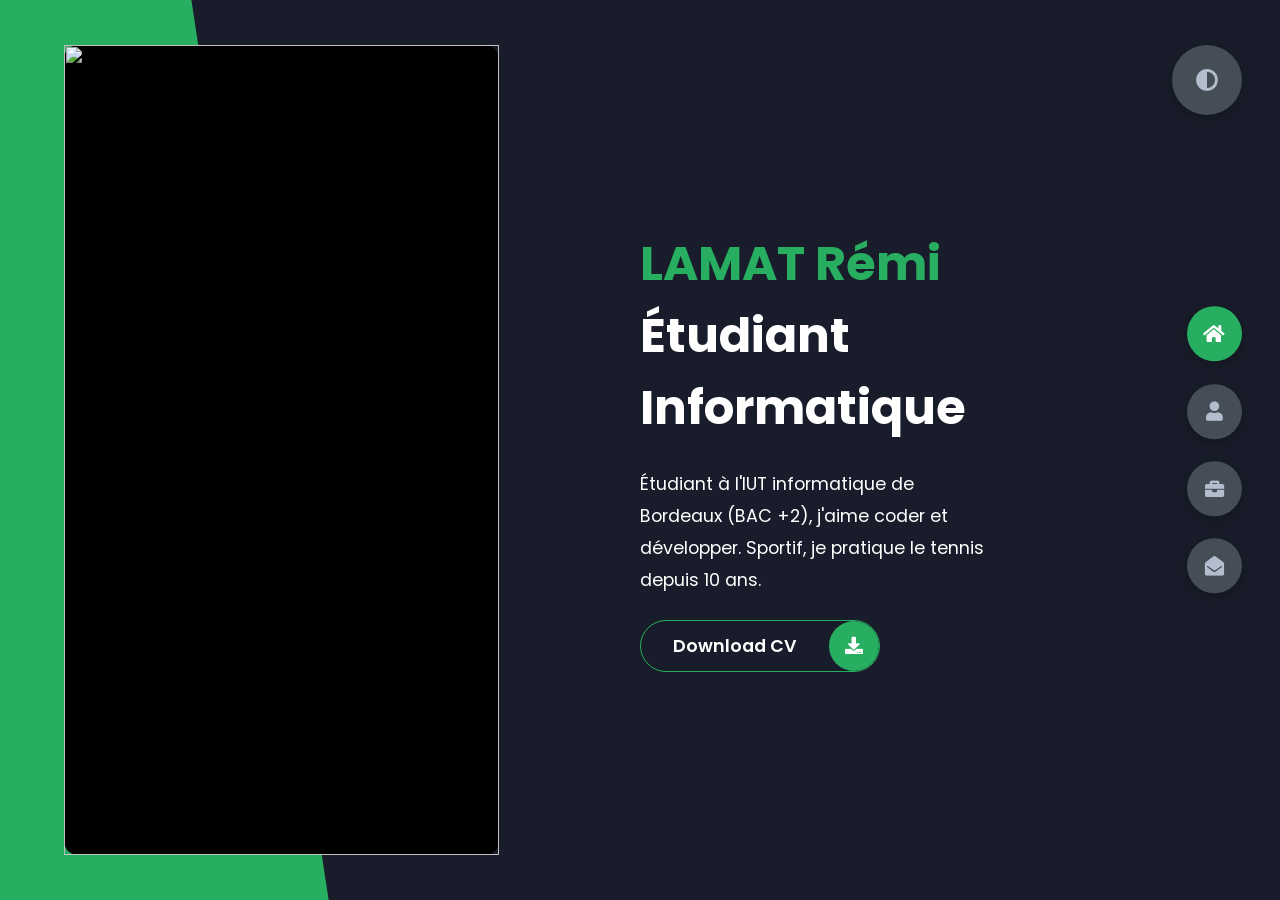
==== index.html @ a1bfacba "maj alternence" ====
<!DOCTYPE html>
<html lang="fr">
<head>
    <meta charset="UTF-8">
    <meta http-equiv="X-UA-Compatible" content="IE=edge">
    <meta name="viewport" content="width=device-width, initial-scale=1.0">
    <title>Portfolio</title>
    <link rel="stylesheet" href="styles/styles.css">
    <link rel="preconnect" href="https://fonts.googleapis.com">
    <link rel="preconnect" href="https://fonts.gstatic.com" crossorigin>
    <link rel="stylesheet" href="https://cdnjs.cloudflare.com/ajax/libs/font-awesome/5.15.4/css/all.min.css" integrity="sha512-1ycn6IcaQQ40/MKBW2W4Rhis/DbILU74C1vSrLJxCq57o941Ym01SwNsOMqvEBFlcgUa6xLiPY/NS5R+E6ztJQ==" crossorigin="anonymous" referrerpolicy="no-referrer" />
    <link href="https://fonts.googleapis.com/css2?family=Poppins:wght@400;500;600;700;800&display=swap" rel="stylesheet">
</head>
<body class="main-content">
    <header class="container header active" id="home">
        <div class="header-content">
            <div class="left-header">
                <div class="h-shape"></div>
                <div class="image">
                    <!--Photo de profil 408*612-->
                    <img src="img/lamat_remi_photo.JPG" alt="">
                </div>
            </div>
            <div class="right-header">
                <h1 class="name">
                    <span>LAMAT Rémi</span>
                    <br>Étudiant Informatique
                </h1>
                <p>
                    Étudiant à l'IUT informatique de Bordeaux (BAC +2), j'aime coder et développer.
                    Sportif, je pratique le tennis depuis 10 ans.
                </p>
                <div class="btn-con">
                    <a href="pdf/LAMAT_Remi_CV.pdf" class="main-btn">
                        <span class="btn-text">Download CV</span>
                        <span class="btn-icon"><i class="fas fa-download"></i></span>
                    </a>
                </div>
            </div>
        </div>
    </header>
    <main>
        <section class="container about" id="about">
            <div class="main-title">
                <h2><span>Personnelles</span><span class="bg-text">informations</span></h2>
            </div>
            <div class="about-container">
                <div class="left-about">
                    <h4>Informations personnelles</h4>
                    <p>
                        Passionné par l’informatique et notamment
                        le développement, polyvalent, à l’écoute
                        et motivé, j’ai l’habitude du travail en mode
                        projet et par équipe. <br>
                        Je rechercge un stage de 3 mois à partir d'avrill 2023 et une alternance à partir de septembre 2023.
                    </p>
                    <div class="btn-con">
                        <a href="pdf/LAMAT_Remi_CV.pdf" class="main-btn">
                            <span class="btn-text">Download CV</span>
                            <span class="btn-icon"><i class="fas fa-download"></i></span>
                        </a>
                    </div>
                </div>
                <div class="right-about">
                    <div class="about-item">
                        <div class="abt-text">
                            <p class="large-text">10+</p>
                            <p class="small-text">Projets <br /> Complétés</p>
                        </div>
                    </div>
                    <div class="about-item">
                        <div class="abt-text">
                            <p class="large-text">2</p>
                            <p class="small-text"> Années<br /> d'experience</p>
                        </div>
                    </div>
                    <div class="about-item">
                        <div class="abt-text">
                            <p class="large-text">10</p>
                            <p class="small-text">Années <br /> de tennis</p>
                        </div>
                    </div>
                    <div class="about-item">
                        <div class="abt-text">
                            <p class="large-text">100%</p>
                            <p class="small-text">Motivation <br /> Détermination</p>
                        </div>
                    </div>
                </div>
            </div>
            <div class="about-stats">
                <h4 class="stat-title">Mes compétences</h4>
                <div class="progress-bars">
                    <div class="progress-bar">
                        <p class="prog-title">html5</p>
                       
                    </div>
                    <div class="progress-bar">
                        <p class="prog-title">css3</p>
                       
                    </div>
                    <div class="progress-bar">
                        <p class="prog-title">java</p>
                        
                    </div>
                    <div class="progress-bar">
                        <p class="prog-title">C</p>
                        
                    </div>
                    <div class="progress-bar">
                        <p class="prog-title">Base de données</p>
                        
                    </div>
                    <div class="progress-bar">
                        <p class="prog-title">Python</p>
                       
                    </div>
                    <div class="progress-bar">
                        <p class="prog-title">PHP</p>
                    </div>

                    <div class="progress-bar">
                        <p class="prog-title">Symfony</p>  
                    </div>
                </div>
            </div>
            <h4 class="stat-title">Ma Timeline</h4>
            <div class="timeline">
                <div class="timeline-item">
                    <div class="tl-icon">
                        <i class="fas fa-briefcase"></i>
                    </div>
                    <p class="tl-duration">2021 - present</p>
                    <h5>Étudiant<span> - IUT Informatique</span></h5>
                    <p>
                        Aprentissage des langages de programmation et des bases de données comme Java, C#, C, Python, SQL, HTML, CSS, PHP, bash.
                        Travail en groupe sur des projets avec Git et GitHub combiné aux methodes agiles.
                    </p>
                </div>
                <div class="timeline-item">
                    <div class="tl-icon">
                        <i class="fas fa-briefcase"></i>
                    </div>
                    <p class="tl-duration">2018 - 2021</p>
                    <h5>Étudiant<span> - Lycée</span></h5>
                    <p>
                        Bac mention bien en spécialité Maths, phisique chimie et numérique et sciences de l'informatique (non conservé en terminal).
                        Euro espagnol.
                    </p>
                </div>
                <div class="timeline-item">
                    <div class="tl-icon">
                        <i class="fas fa-briefcase"></i>
                    </div>
                    <p class="tl-duration">2014 - 1018</p>
                    <h5>Étudiant<span> - Collège</span></h5>
                    <p>
                        Stage d'observation au Laboratoire des pratiques innovantes en Design (LID).
                        Creation de jeux vidéos avec Scratch.
                        Création d'un site web avec WordPress.
                        2ème régional du concours de maths Alkindie.
                    </p>
                </div>
                <div class="timeline-item">
                    <div class="tl-icon">
                        <i class="fas fa-briefcase"></i>
                    </div>
                    <p class="tl-duration">2019 - 2022</p>
                    <h5>Initiateur fédéral<span> - SPUC tennis</span></h5>
                    <p>
                        Diplome d'initiateur fédéral de tennis et de pré-iniateur de tennis.
                        Entraineur de jeunes de 6 à 18 ans au SPUC tennis.
                        Organisation et encadrement bénévole d'animation pour le club.
                    </p>
                </div>
            </div>
        </section>
        <section class="container" id="portfolio">
            <div class="main-title">
                <h2>Mon <span>Portfolio</span><span class="bg-text">My Work</span></h2>
            </div>
            <p class="port-text">
                Ici vous trouverez certains de mes projets réalisés dans différents domaines et différents langages.
            </p>
            <div class="portfolios">
                <div class="portfolio-item">
                    <div class="image">
                        <img src="img/rsa.jpg" alt="">
                    </div>
                    <div class="hover-items">
                        <h3>
                            <form method="get" action="zip/LAMAT_Remi_RSA.zip"></form>
                            <a class="txtURL" href="zip/LAMAT_Remi_RSA.zip"> Project Source </a>
                        </h3>
                        <div class="icons">
                                <form method="get" action="pdf/retexRSA.pdf"></form>
                                <a href="pdf/LAMAT_Remi_RSA.pdf" class="main-btn">
                                <span class="btn-icon"><i class="fas fa-download"></i></span>
                            </a>
                        </div>
                    </div>
                </div>
                <div class="portfolio-item">
                    <div class="image">
                        <img src="img/pong.PNG" alt="">
                    </div>
                    <div class="hover-items">
                        <h3>
                            <form method="get" action="zip/LAMAT_Remi_Pong.zip"></form>
                            <a class="txtURL" href="zip/LAMAT_Remi_Pong.zip"> Project Source </a>
                        </h3>
                        <div class="icons">
                                <form method="get" action="pdf/retexPong.pdf"></form>
                                <a href="pdf/LAMAT_Remi_Rendu_Pong.pdf" class="main-btn">
                                <span class="btn-icon"><i class="fas fa-download"></i></span>
                            </a>
                        </div>
                    </div>
                </div>
                <div class="portfolio-item">
                    <div class="image">
                        <img src="img/lowatem.PNG" alt="">
                    </div>
                    <div class="hover-items">
                        <h3>
                            <form method="get" action="zip/LAMAT_Remi_Lowatem.zip"></form>
                            <a class="txtURL" href="zip/LAMAT_Remi_Lowatem.zip"> Project Source </a>
                        </h3>                        <div class="icons">
                            <form method="get" action="pdf/retexLowatem.pdf"></form>
                            <a href="pdf/LAMAT_Remi_Lowatem.pdf" class="main-btn">
                                <span class="btn-icon"><i class="fas fa-download"></i></span>
                            </a>
                        </div>
                    </div>
                </div>
                <div class="portfolio-item">
                    <div class="image">
                        <img src="img/jpo.PNG" alt="">
                    </div>
                    <div class="hover-items">
                        <h3>
                            <form method="get" action="zip/LAMAT_Remi_Atelier_Processing.zip"></form>
                            <a class="txtURL" href="zip/LAMAT_Remi_Atelier_Processing.zip"> Project Source </a>
                        </h3>                        <div class="icons">
                            <form method="get" action="pdf/retexJPO.pdf"></form>
                            <a href="pdf/LAMAT_Remi_Rendu_JPO.pdf" class="main-btn">
                                <span class="btn-icon"><i class="fas fa-download"></i></span>
                            </a>
                        </div>
                    </div>
                </div>
                <div class="portfolio-item">
                    <div class="image">
                        <img src="img/installation-poste.PNG" alt="">
                    </div>
                    <div class="hover-items">
                        <h3>
                            <form method="get" action="zip/LAMAT_Remi_InstallationPoste.zip"></form>
                            <a class="txtURL" href="zip/LAMAT_Remi_InstallationPoste.zip"> Project Source </a>
                        </h3>                        <div class="icons">
                            <form method="get" action="pdf/retexInstallationPoste.pdf"></form>
                            <a href="pdf/LAMAT_Remi_Installation_Poste.pdf" class="main-btn">
                                <span class="btn-icon"><i class="fas fa-download"></i></span>
                            </a>
                        </div>
                    </div>
                </div>
                <div class="portfolio-item">
                    <div class="image">
                        <img src="img/gestion-entreprise.PNG" alt="">
                    </div>
                    <div class="hover-items">
                        <h3>
                            <form method="get" action="zip/LAMAT_Remi_Gestion_Entreprise.zip"></form>
                            <a class="txtURL" href="zip/LAMAT_Remi_Gestion_Entreprise.zip"> Project Source </a>
                        </h3>                        <div class="icons">
                            <form method="get" action="pdf/retexGestionEntreprise.pdf"></form>
                            <a href="pdf/LAMAT_Remi_Gestion.pdf" class="main-btn">
                                <span class="btn-icon"><i class="fas fa-download"></i></span>
                            </a>
                        </div>
                    </div>
                </div>
                <div class="portfolio-item">
                    <div class="image">
                        <img src="img/bd.PNG" alt="">
                    </div>
                    <div class="hover-items">
                        <h3>
                            <form method="get" action="zip/LAMAT_Remi_Base_De_Donnees.zip"></form>
                            <a class="txtURL" href="zip/LAMAT_Remi_Base_De_Donnees.zip"> Project Source </a>
                        </h3>                        <div class="icons">
                            <form method="get" action="pdf/retexBD.pdf"></form>
                            <a href="pdf/LAMAT_Remi_Base_De_Donees.pdf" class="main-btn">
                                <span class="btn-icon"><i class="fas fa-download"></i></span>
                            </a>
                        </div>
                    </div>
                </div>
                <div class="portfolio-item">
                    <div class="image">
                        <img src="img/web.PNG" alt="">
                    </div>
                    <div class="hover-items">
                        <h3>
                            <form method="get" action="zip/LAMAT_Remi_Web.zip"></form>
                            <a class="txtURL" href="zip/LAMAT_Remi_Web.zip"> Project Source </a>
                        </h3>                        <div class="icons">
                            <form method="get" action="pdf/retexWeb.pdf"></form>
                            <a href="pdf/LAMAT_Remi_Web.pdf" class="main-btn">
                                <span class="btn-icon"><i class="fas fa-download"></i></span>
                            </a>
                        </div>
                    </div>
                </div>
                <div class="portfolio-item">
                    <div class="image">
                        <a href="https://woodeo.valentinraillard.fr/">
                            <img src="img/woodeo.png" alt="">
                        </a>
                    </div>
                </div>
            </div>
        </section>




        <section class="container contact" id="contact">
            <div class="contact-container">
                <div class="main-title">
                    <h2>Me <span>Contacter</span><span class="bg-text">Contact</span></h2>
                </div>
                <div class="contact-content-con">
                    <div class="left-contact">
                        <h4>Pour me contacter :</h4>
                        <div class="contact-info">
                            <div class="contact-item">
                                <div class="icon">
                                    <i class="fas fa-map-marker-alt"></i>
                                    <span>Adresse</span>
                                </div>
                                <p>
                                    <span>: 4 rue Bengaline 33600 Pessac France </span>
                                </p>
                            </div>
                            <div class="contact-item">
                                <div class="icon">
                                    <i class="fas fa-envelope"></i>
                                    <span>Email</span>
                                </div>
                                <p>
                                    <span>: remi.lamat@gmail.com</span>
                                </p>
                            </div>
                            <div class="contact-item">
                                <div class="icon">
                                    <i class="fas fa-user-graduate"></i>
                                    <span>Education</span>
                                </div>
                                <p>
                                    <span>: IUT informatique Bordeaux Gradignan</span>
                                </p>
                            </div>
                            <div class="contact-item">
                                <div class="icon">
                                    <i class="fas fa-user-graduate"></i>
                                    <span>Téléphone mobile</span>
                                </div>
                                <p>
                                    <span>: 06 24 01 54 75</span>
                                </p>
                            </div>
                            <div class="contact-item">
                                <div class="icon">
                                    <i class="fas fa-globe-africa"></i>
                                    <span>Languages</span>
                                </div>
                                <p>
                                    <span>: Français, anglais et espagnol</span>
                                </p>
                            </div>
                        </div>
                        <div class="contact-icons">
                            <div class="contact-icon">
                                <a href="https://gitlab.com/rlamat" target="_blank">
                                    <i class="fab fa-gitlab"></i>
                                </a>
                                <a href="https://www.linkedin.com/in/r%C3%A9mi-lamat-91556b241/" target="_blank">
                                    <i class="fab fa-linkedin"></i>
                                </a>
                                <a href="https://github.com/rlamat" target="_blank">
                                    <i class="fab fa-github"></i>
                                </a>
                                <a href="https://www.instagram.com/remilamat" target="_blank">
                                    <i class="fab fa-instagram"></i>
                                </a>
                            </div>
                            <div class="btn-con">
                                <a href="pdf/LAMAT_Remi_CV.pdf" class="main-btn">
                                    <span class="btn-text">Download CV</span>
                                    <span class="btn-icon"><i class="fas fa-download"></i></span>
                                </a>
                            </div>
                        </div>
                    </div>
                </div>
                
            </div>
        </section>
    </main>

    <div class="controls">
        <div class="control active-btn" data-id="home" >
            <i class="fas fa-home"></i>
        </div>
        <div class="control" data-id="about">
            <i class="fas fa-user"></i>
        </div>
        <div class="control" data-id="portfolio">
            <i class="fas fa-briefcase"></i>
        </div>
        <div class="control" data-id="contact">
            <i class="fas fa-envelope-open"></i>
        </div>
    </div>
    <div class="theme-btn">
        <i class="fas fa-adjust"></i>
    </div>
    <script src="app.js"></script>
</body>
</html>
---- styles/styles.css ----
* {
  margin: 0;
  padding: 0;
  box-sizing: border-box;
  list-style: none;
}

:root {
  --color-primary: #191d2b;
  --color-secondary: #27AE60;
  --color-white: #FFFFFF;
  --color-black: #000;
  --color-grey0: #f8f8f8;
  --color-grey-1: #dbe1e8;
  --color-grey-2: #b2becd;
  --color-grey-3: #6c7983;
  --color-grey-4: #454e56;
  --color-grey-5: #2a2e35;
  --color-grey-6: #12181b;
  --br-sm-2: 14px;
  --box-shadow-1: 0 3px 15px rgba(0,0,0,.3);
}

.light-mode {
  --color-primary: #FFFFFF;
  --color-secondary: #F56692;
  --color-white: #454e56;
  --color-black: #000;
  --color-grey0: #f8f8f8;
  --color-grey-1: #6c7983;
  --color-grey-2: #6c7983;
  --color-grey-3: #6c7983;
  --color-grey-4: #454e56;
  --color-grey-5: #f8f8f8;
  --color-grey-6: #12181b;
}

body {
  background-color: var(--color-primary);
  font-family: "Poppins", sans-serif;
  font-size: 1.1rem;
  color: var(--color-white);
  transition: all 0.4s ease-in-out;
}

a {
  display: inline-block;
  text-decoration: none;
  color: inherit;
  font-family: inherit;
}

header {
  min-height: 100vh;
  color: var(--color-white);
  overflow: hidden;
  padding: 0 !important;
}

section {
  min-height: 100vh;
  width: 100%;
  position: absolute;
  left: 0;
  top: 0;
  padding: 3rem 18rem;
}

.container {
  display: none;
  transform: translateY(-100%) scale(0);
  transition: all 0.4s ease-in-out;
  background-color: var(--color-primary);
}

.active {
  display: block;
  animation: appear 1s ease-in-out;
  transform: translateY(0) scaleY(1);
}
@keyframes appear {
  0% {
    transform: translateY(-100%) scaleY(0);
  }
  100% {
    transform: translateY(0) scaleY(1);
  }
}

.controls {
  position: fixed;
  z-index: 10;
  top: 50%;
  right: 3%;
  display: flex;
  flex-direction: column;
  align-items: center;
  justify-content: center;
  transform: translateY(-50%);
}
.controls .control {
  padding: 1rem;
  cursor: pointer;
  background-color: var(--color-grey-4);
  width: 55px;
  height: 55px;
  border-radius: 50%;
  display: flex;
  justify-content: center;
  align-items: center;
  margin: 0.7rem 0;
  box-shadow: var(--box-shadow-1);
}
.controls .control i {
  font-size: 1.2rem;
  color: var(--color-grey-2);
  pointer-events: none;
}
.controls .active-btn {
  background-color: var(--color-secondary);
  transition: all 0.4s ease-in-out;
}
.controls .active-btn i {
  color: var(--color-white);
}

.theme-btn {
  top: 5%;
  right: 3%;
  width: 70px;
  height: 70px;
  border-radius: 50%;
  background-color: var(--color-grey-4);
  cursor: pointer;
  position: fixed;
  display: flex;
  justify-content: center;
  align-items: center;
  box-shadow: 0 3px 15px rgba(0, 0, 0, 0.3);
  transition: all 0.1s ease-in-out;
}
.theme-btn:active {
  transform: translateY(-3px);
}
.theme-btn i {
  font-size: 1.4rem;
  color: var(--color-grey-2);
  pointer-events: none;
}

/*Header-content*/
.header-content {
  display: grid;
  grid-template-columns: repeat(2, 1fr);
  min-height: 100vh;
}
.header-content .left-header {
  display: flex;
  align-items: center;
  position: relative;
}
.header-content .left-header .h-shape {
  transition: all 0.4s ease-in-out;
  width: 65%;
  height: 100%;
  background-color: var(--color-secondary);
  position: absolute;
  left: 0;
  top: 0;
  z-index: -1;
  clip-path: polygon(0 0, 46% 0, 79% 100%, 0% 100%);
}
.header-content .left-header .image {
  border-radius: var(--br-sm-2);
  height: 90%;
  width: 68%;
  margin-left: 4rem;
  background-color: var(--color-black);
  transition: all 0.4s ease-in-out;
}

.header-content .left-header .image img {
  width: 100%;
  height: 100%;
  object-fit: cover;
  transition: all 0.4s ease-in-out;
}

.header-content .right-header {
  display: flex;
  flex-direction: column;
  justify-content: center;
  padding-right: 18rem;
}
.header-content .right-header .name {
  font-size: 3rem;
}
.header-content .right-header .name span {
  color: var(--color-secondary);
}
.header-content .right-header p {
  margin: 1.5rem 0;
  line-height: 2rem;
}

/*About*/
.about-container {
  display: grid;
  grid-template-columns: repeat(2, 1fr);
  padding-top: 3.5rem;
  padding-bottom: 5rem;
}
.about-container .right-about {
  display: grid;
  grid-template-columns: repeat(2, 1fr);
  grid-gap: 2rem;
}
.about-container .right-about .about-item {
  border: 1px solid var(--color-grey-5);
  border-radius: 5px;
  transition: all 0.4s ease-in-out;
  box-shadow: 1px 2px 15px rgba(0, 0, 0, 0.1);
}

.about-container .right-about .about-item:hover {
  cursor: default;
  transform: translateY(-5px);
  border: 1px solid var(--color-secondary);
  box-shadow: 1px 4px 15px rgba(0, 0, 0, 0.32);
}

.about-container .right-about .about-item .abt-text {
  padding: 1.5rem;
  display: flex;
  flex-direction: column;
}
.about-container .right-about .about-item .abt-text .large-text {
  font-size: 3rem;
  font-weight: 700;
  color: var(--color-secondary);
}
.about-container .right-about .about-item .abt-text .small-text {
  padding-left: 3rem;
  position: relative;
  text-transform: uppercase;
  font-size: 1.2rem;
  color: var(--color-grey-1);
  letter-spacing: 2px;
}
.about-container .right-about .about-item .abt-text .small-text::before {
  content: "";
  position: absolute;
  left: 0;
  top: 15px;
  width: 2rem;
  height: 2px;
  background-color: var(--color-grey-5);
}
.about-container .left-about {
  padding-right: 5rem;
}
.about-container .left-about p {
  line-height: 2rem;
  padding: 1rem;
  color: var(--color-grey-1);
}
.about-container .left-about h4 {
  font-size: 2rem;
  text-transform: uppercase;
}

.about-stats {
  padding-bottom: 4rem;
}
.about-stats .progress-bars {
  display: grid;
  grid-template-columns: repeat(2, 1fr);
  grid-gap: 2rem;
}
.about-stats .progress-bars .progress-bar {
  display: flex;
  flex-direction: column;
}
.about-stats .progress-bars .progress-bar .prog-title {
  text-transform: uppercase;
  font-weight: 500;
}
.about-stats .progress-bars .progress-bar .progress-con {
  display: flex;
  align-items: center;
}
.about-stats .progress-bars .progress-bar .progress-con .prog-text {
  color: var(--color-grey-2);
}
.about-stats .progress-bars .progress-bar .progress-con .progress {
  width: 100%;
  height: 0.45rem;
  background-color: var(--color-grey-4);
  margin-left: 1rem;
  position: relative;
}
.about-stats .progress-bars .progress-bar .progress-con .progress span {
  position: absolute;
  top: 0;
  left: 0;
  height: 100%;
  background-color: var(--color-secondary);
  transition: all 0.4s ease-in-out;
  width: 60%;
}
.about-stats .progress-bars .progress-bar .progress-con .progress .html {
  width: 60%;
}
.about-stats .progress-bars .progress-bar .progress-con .progress .css {
  width: 70%;
}
.about-stats .progress-bars .progress-bar .progress-con .progress .js {
  width: 80%;
}
.about-stats .progress-bars .progress-bar .progress-con .progress .react {
  width: 70%;
}
.about-stats .progress-bars .progress-bar .progress-con .progress .node {
  width: 67%;
}
.about-stats .progress-bars .progress-bar .progress-con .progress .python {
  width: 75%;
}

.stat-title {
  text-transform: uppercase;
  font-size: 1.4rem;
  text-align: center;
  padding: 3.5rem 0;
  position: relative;
}
.stat-title::before {
  content: "";
  position: absolute;
  left: 50%;
  top: 0;
  width: 40%;
  height: 1px;
  background-color: var(--color-grey-5);
  transform: translateX(-50%);
}

/*Timeline*/
.timeline {
  display: grid;
  grid-template-columns: repeat(2, 1fr);
  grid-gap: 2rem;
  padding-bottom: 3rem;
}
.timeline .timeline-item {
  position: relative;
  padding-left: 3rem;
  border-left: 1px solid var(--color-grey-5);
}
.timeline .timeline-item .tl-icon {
  position: absolute;
  left: -27px;
  top: 0;
  background-color: var(--color-secondary);
  width: 50px;
  height: 50px;
  border-radius: 50%;
  display: flex;
  align-items: center;
  justify-content: center;
}
.timeline .timeline-item .tl-icon i {
  font-size: 1.3rem;
}
.timeline .timeline-item .tl-duration {
  padding: 0.2rem 0.6rem;
  background-color: var(--color-grey-5);
  border-radius: 15px;
  display: inline-block;
  font-size: 0.8rem;
  text-transform: uppercase;
  font-weight: 500;
}
.timeline .timeline-item h5 {
  padding: 1rem 0;
  text-transform: uppercase;
  font-size: 1.3rem;
  font-weight: 600;
}
.timeline .timeline-item h5 span {
  color: var(--color-grey-2);
  font-weight: 500;
  font-size: 1.2rem;
}
.timeline .timeline-item p {
  color: var(--color-grey-2);
}

.port-text {
  padding: 2rem 0;
  text-align: center;
}

.portfolios {
  display: grid;
  grid-template-columns: repeat(3, 1fr);
  grid-gap: 2rem;
  margin-top: 3rem;
}
.portfolios .portfolio-item {
  position: relative;
  border-radius: 15px;
}
.portfolios .portfolio-item img {
  width: 100%;
  height: 300px;
  object-fit: cover;
  border-radius: 15px;
}

.portfolios .portfolio-item .hover-items {
  width: 100%;
  height: 100%;
  background-color: var(--color-secondary);
  position: absolute;
  left: 0;
  top: 0;
  border-radius: 15px;
  display: flex;
  justify-content: center;
  align-items: center;
  flex-direction: column;
  opacity: 0;
  transform: scale(0);
  transition: all 0.4s ease-in-out;
}


.portfolios .portfolio-item .hover-items h3 {
  font-size: 1.5rem;
  color: var(--color-white);
  margin-bottom: 1.5rem;
}
.portfolios .portfolio-item .hover-items .icons {
  display: flex;
  justify-content: center;
  align-items: center;
}
.portfolios .portfolio-item .hover-items .icons .icon {
  background-color: var(--color-primary);
  border-radius: 50%;
  width: 50px;
  height: 50px;
  display: flex;
  align-items: center;
  justify-content: center;
  margin: 0 1rem;
  cursor: pointer;
  transition: all 0.4s ease-in-out;
}

.portfolios .portfolio-item .hover-items .icons .icon i {
  font-size: 1.5rem;
  color: var(--color-white);
  margin: 0 1rem;
}
.portfolios .portfolio-item .hover-items .icons .icon:hover {
  background-color: var(--color-white);
}
.portfolios .portfolio-item .hover-items .icons .icon:hover i {
  color: var(--color-primary);
}

.portfolio-item:hover .hover-items {
  opacity: 1;
  transform: scale(1);
}


.blogs {
  display: grid;
  grid-template-columns: repeat(3, 1fr);
  grid-gap: 2rem;
  margin-top: 3rem;
}
.blogs .blog {
  position: relative;
  background-color: var(--color-grey-5);
  border-radius: 5px;
  box-shadow: 1px 1px 20px rgba(0, 0, 0, 0.1);
  transition: all 0.4s ease-in-out;
}

.blogs .blog:hover {
  box-shadow: 1px 1px 20px rgba(0, 0, 0, 0.3);
  transform: translateY(-5px);
  transition: all 0.4s ease-in-out;
}
.blogs .blog:hover img {
  filter: grayscale(0);
  transform: scale(1.1);
  box-shadow: 0px 4px 15px rgba(0, 0, 0, 0.8);
}

.blogs .blog img {
  width: 100%;
  height: 300px;
  object-fit: cover;
  border-top-left-radius: 5px;
  border-top-right-radius: 5px;
  filter: grayscale(100%);
  transition: all 0.4s ease-in-out;
}
.blogs .blog .blog-text {
  margin-top: -7px;
  padding: 1.1rem;
  border-top: 8px solid var(--color-secondary);
}
.blogs .blog .blog-text h4 {
  font-size: 1.5rem;
  margin-bottom: 0.7rem;
  transition: all 0.4s ease-in-out;
  cursor: pointer;
}

.blogs .blog .blog-text h4:hover {
  color: var(--color-secondary);
}

.blogs .blog .blog-text p {
  color: var(--color-grey-2);
  line-height: 2rem;
  padding-bottom: 1rem;
}

.contact-content-con {
  display: flex;
  padding-top: 3.5rem;
}
.contact-content-con .left-contact {
  flex: 2;
}
.contact-content-con .left-contact h4 {
  margin-top: 1rem;
  font-size: 2rem;
  text-transform: uppercase;
}
.contact-content-con .left-contact p {
  margin: 1rem 0;
  line-height: 2rem;
}
.contact-content-con .left-contact .contact-info .contact-item {
  display: flex;
  align-items: center;
  justify-content: space-between;
}
.contact-content-con .left-contact .contact-info .contact-item p {
  margin: 0.3rem 0 !important;
  padding: 0 !important;
}
.contact-content-con .left-contact .contact-info .contact-item .icon {
  display: grid;
  grid-template-columns: 40px 1fr;
}
.contact-content-con .left-contact .contact-info .contact-item .icon i {
  display: flex;
  align-items: center;
  font-size: 1.3rem;
}
.contact-content-con .left-contact .contact-icon {
  display: flex;
  margin-top: 2rem;
}
.contact-content-con .left-contact .contact-icon a {
  display: flex;
  align-items: center;
  color: var(--color-white);
  background-color: var(--color-grey-5);
  cursor: pointer;
  justify-content: center;
  width: 50px;
  height: 50px;
  border-radius: 50%;
  margin: 0 0.4rem;
  transition: all 0.4s ease-in-out;
}

.contact-content-con .left-contact .contact-icon a:hover {
  background-color: var(--color-secondary);
}
.contact-content-con .left-contact .contact-icon a:hover i {
  color: var(--color-primary);
}
.contact-content-con .left-contact .contact-icon a i {
  display: flex;
  align-items: center;
  justify-content: center;
  font-size: 1.3rem;
}
.contact-content-con .right-contact {
  flex: 3;
  margin-left: 3rem;
}
.contact-content-con .right-contact .input-control {
  margin: 1.5rem 0;
}
.contact-content-con .right-contact .input-control input, .contact-content-con .right-contact .input-control textarea {
  border-radius: 30px;
  font-weight: inherit;
  font-size: inherit;
  font-family: inherit;
  padding: 0.8rem 1.1rem;
  outline: none;
  border: none;
  background-color: var(--color-grey-5);
  width: 100%;
  color: var(--color-white);
  resize: none;
}
.contact-content-con .right-contact .i-c-2 {
  display: flex;
}
.contact-content-con .right-contact .i-c-2 :last-child {
  margin-left: 1.5rem;
}
.contact-content-con .right-contact .submit-btn {
  display: flex;
  justify-content: flex-start;
}

/*Independed components*/
.btn-con {
  display: flex;
  align-self: flex-start;
}

.main-btn {
  border-radius: 30px;
  color: inherit;
  font-weight: 600;
  position: relative;
  border: 1px solid var(--color-secondary);
  display: flex;
  align-self: flex-start;
  align-items: center;
  overflow: hidden;
}
.main-btn .btn-text {
  padding: 0 2rem;
}
.main-btn .btn-icon {
  background-color: var(--color-secondary);
  display: flex;
  align-items: center;
  justify-content: center;
  border-radius: 50%;
  padding: 1rem;
}
.main-btn::before {
  content: "";
  position: absolute;
  top: 0;
  right: 0;
  transform: translateX(100%);
  transition: all 0.4s ease-out;
  z-index: -1;
}
.main-btn:hover {
  transition: all 0.4s ease-out;
}
.main-btn:hover::before {
  width: 100%;
  height: 100%;
  background-color: var(--color-secondary);
  transform: translateX(0);
  transition: all 0.4s ease-out;
}

.main-title {
  text-align: center;
}
.main-title h2 {
  position: relative;
  text-transform: uppercase;
  font-size: 4rem;
  font-weight: 700;
}
.main-title h2 span {
  color: var(--color-secondary);
}
.main-title h2 .bg-text {
  position: absolute;
  top: 50%;
  left: 50%;
  color: var(--color-grey-5);
  transition: all 0.4s ease-in-out;
  z-index: -1;
  transform: translate(-50%, -50%);
  font-weight: 800;
  font-size: 6.3rem;
}

.about-container .left-about p {
  padding-left: 0;
}

@media screen and (max-width: 600px) {
  header {
    padding: 0 !important;
  }

  .theme-btn {
    width: 50px;
    height: 50px;
  }

  .header-content {
    grid-template-columns: repeat(1, 1fr);
    padding-bottom: 6rem;
  }

  .left-header .h-shape {
    display: none;
  }

  .right-header {
    grid-row: 1;
    padding-right: 0rem !important;
    width: 90%;
    margin: 0 auto;
  }
  .right-header .name {
    font-size: 2.5rem !important;
    text-align: center;
    padding-top: 3rem;
  }

  .header-content .left-header .image {
    margin: 0 auto;
    width: 90%;
  }

  .controls {
    top: auto;
    bottom: 0;
    flex-direction: row;
    justify-content: center;
    left: 50%;
    transform: translateX(-50%);
    width: 100%;
    background-color: var(--color-grey-5);
  }
  .controls .control {
    margin: 1rem 0.3rem;
  }

  .about-container {
    grid-template-columns: repeat(1, 1fr);
  }
  .about-container .right-about {
    grid-template-columns: repeat(1, 1fr);
    padding-top: 2.5rem;
  }
  .about-container .left-about {
    padding-right: 0;
  }
  .about-container .left-about p {
    padding-left: 0;
  }

  .timeline {
    grid-template-columns: repeat(1, 1fr);
    padding-bottom: 6rem;
  }

  .container {
    padding: 2rem 2.5rem !important;
  }

  .about-stats .progress-bars {
    grid-template-columns: repeat(1, 1fr);
  }

  .portfolios {
    grid-template-columns: repeat(1, 1fr);
    padding-bottom: 6rem;
    margin-top: 1rem;
  }

  .blogs {
    grid-template-columns: repeat(1, 1fr);
    padding-bottom: 6rem;
  }

  .contact-content-con {
    flex-direction: column;
  }
  .contact-content-con .right-contact {
    margin-left: 0;
    margin-top: 2.5rem;
  }

  .contact-content-con .right-contact .i-c-2 {
    flex-direction: column;
  }

  .contact-content-con .right-contact .i-c-2 :last-child {
    margin-left: 0;
    margin-top: 1.5rem;
  }

  .contact-content-con .right-contact {
    margin-bottom: 6rem;
  }

  .contact-item {
    flex-direction: column;
    margin: 1rem 0;
  }
  .contact-item p {
    font-size: 15px;
    color: var(--color-grey-2);
  }
  .contact-item span {
    font-size: 15px;
  }
  .contact-item .icon {
    grid-template-columns: 25px 1fr;
  }

  .main-title h2 {
    font-size: 2rem;
  }
  .main-title h2 span {
    font-size: 2.3rem;
  }
  .main-title h2 .bg-text {
    font-size: 2.3rem;
  }
}
@media screen and (max-width: 1432px) {
  .container {
    padding: 7rem 11rem;
  }

  .contact-content-con {
    flex-direction: column;
  }
  .contact-content-con .right-contact {
    margin-left: 0;
    margin-top: 2.5rem;
  }

  .contact-content-con .right-contact .i-c-2 {
    flex-direction: column;
  }

  .contact-content-con .right-contact .i-c-2 :last-child {
    margin-left: 0;
    margin-top: 1.5rem;
  }

  .contact-content-con .right-contact {
    margin-bottom: 6rem;
  }

  .main-title h2 .bg-text {
    font-size: 5.5rem;
  }
}
@media screen and (max-width: 1250px) {
  .blogs {
    grid-template-columns: repeat(2, 1fr);
    margin-top: 6rem;
  }

  .portfolios {
    grid-template-columns: repeat(2, 1fr);
  }

  .header-content .right-header {
    padding-right: 9rem;
  }
}
@media screen and (max-width: 660px) {
  .blogs {
    grid-template-columns: repeat(1, 1fr);
  }

  .portfolios {
    grid-template-columns: repeat(1, 1fr);
  }
}
@media screen and (max-width: 1070px) {
  .about-container {
    grid-template-columns: repeat(1, 1fr);
  }
  .about-container .right-about {
    padding-top: 2.5rem;
  }

  .main-title h2 {
    font-size: 4rem;
  }
  .main-title h2 span {
    font-size: 4rem;
  }
  .main-title h2 .bg-text {
    font-size: 4.5rem;
  }
}
@media screen and (max-width: 970px) {
  .container {
    padding: 7rem 6rem;
  }

  .about-container .left-about {
    padding-right: 0rem;
  }

  .header-content {
    grid-template-columns: repeat(1, 1fr);
    padding-bottom: 6rem;
  }

  .left-header .h-shape {
    display: none;
  }
  .left-header .image {
    width: 90% !important;
    margin: 0 auto !important;
  }

  .right-header {
    grid-row: 1;
    padding-right: 0rem !important;
    width: 90%;
    margin: 0 auto;
  }
  .right-header .name {
    font-size: 2.5rem !important;
    text-align: center;
    padding-top: 3rem;
  }
}
@media screen and (max-width: 700px) {
  .container {
    padding: 7rem 3rem;
  }

  .about-stats .progress-bars {
    grid-template-columns: repeat(1, 1fr);
  }

  .about-container .right-about {
    grid-template-columns: repeat(1, 1fr);
  }

  .timeline {
    grid-template-columns: repeat(1, 1fr);
  }

  .main-title h2 {
    font-size: 3rem;
  }
  .main-title h2 span {
    font-size: 3rem;
  }
  .main-title h2 .bg-text {
    font-size: 4rem;
  }
}

/*# sourceMappingURL=styles.css.map */
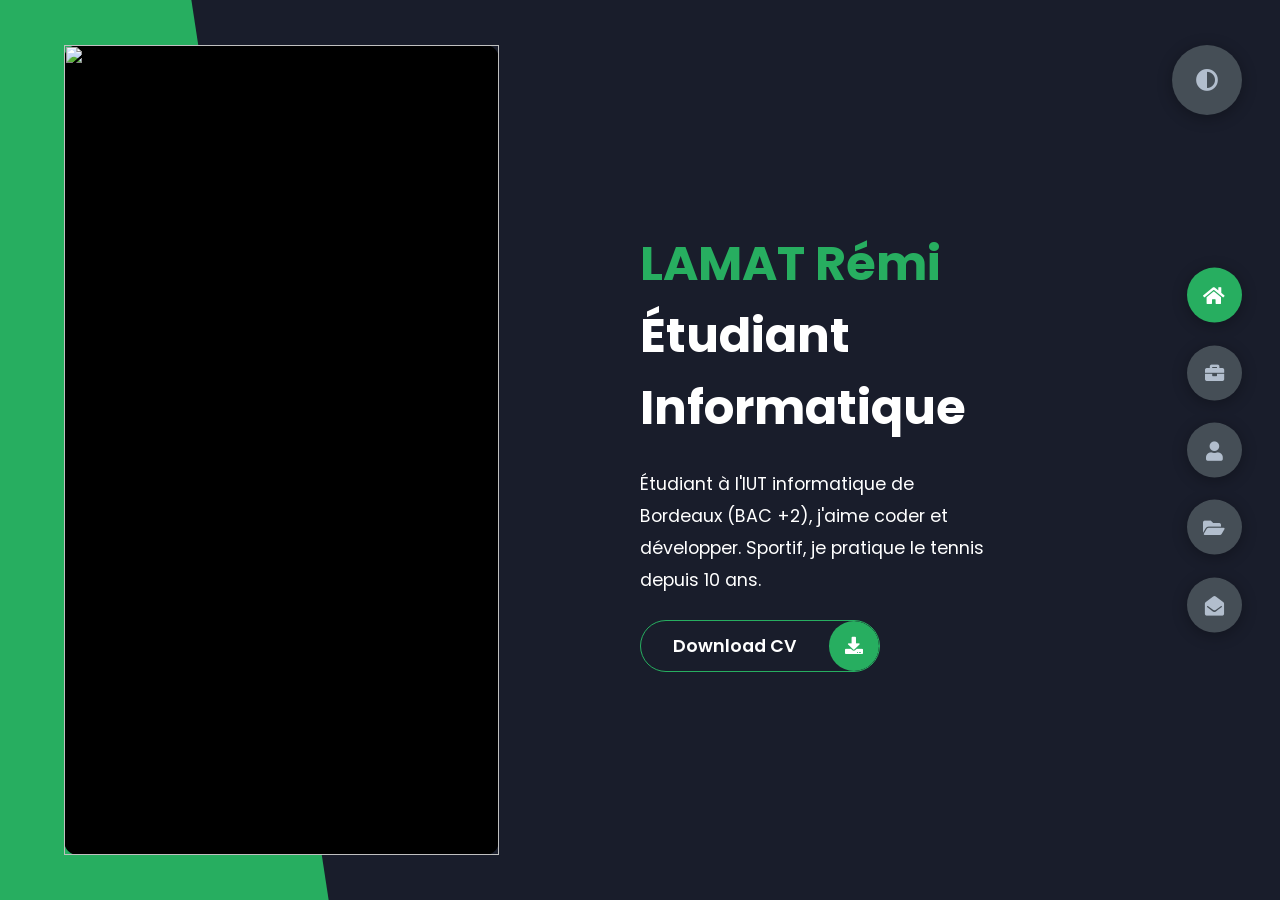
==== commit 2d3da4ae: "update" ====
--- a/index.html
+++ b/index.html
@@ -31,7 +31,7 @@
                     Sportif, je pratique le tennis depuis 10 ans.
                 </p>
                 <div class="btn-con">
-                    <a href="pdf/LAMAT_Remi_CV.pdf" class="main-btn">
+                    <a href="pdf/LAMAT_Remi_CV_Stage.pdf" class="main-btn">
                         <span class="btn-text">Download CV</span>
                         <span class="btn-icon"><i class="fas fa-download"></i></span>
                     </a>
@@ -40,6 +40,121 @@
         </div>
     </header>
     <main>
+
+        <section class="container work" id="work">
+            <div class="main-title">
+                <h2><span>Experiences</span><span class="bg-text">professionnelles</span></h2>
+            </div>
+            <div class="about-container">
+                <div class="left-about">
+                    <h4>Experiences professionnelles</h4>
+                    <p>
+                        Lors de mon parcours, j'ai eu l'occasion de gagner en experience professionnelle. 
+                        J'ai effectué un stage de 3 mois et une laternance d'un an à la Banque Postale en tant que développeur informatique.
+                    </p>
+                    <div class="btn-con">
+                        <a href="pdf/LAMAT_Remi_CV.pdf" class="main-btn">
+                            <span class="btn-text">Download CV</span>
+                            <span class="btn-icon"><i class="fas fa-download"></i></span>
+                        </a>
+                    </div>
+                </div>
+                <div class="right-about">
+                    <div class="about-item">
+                        <div class="abt-text">
+                            <p class="large-text">1 an d'alternance</p>
+                            <p class="small-text"><br />La Banque Postale</p>
+                        </div>
+                    </div>
+                    <div class="about-item">
+                        <div class="abt-text">
+                            <p class="large-text">3 mois de stage</p>
+                            <p class="small-text"><br />La Banque Postale</p>
+                        </div>
+                    </div>
+                </div>
+            </div>
+            <div class="about-stats">
+                <h4 class="stat-title">Les langages utilisés :</h4>
+                <div class="progress-bars">
+                    <div class="progress-bar">
+                        <p class="prog-title">PhP</p>
+                       
+                    </div>
+                    <div class="progress-bar">
+                        <p class="prog-title">Python</p>
+                       
+                    </div>
+                    <div class="progress-bar">
+                        <p class="prog-title">SQL</p>
+                        
+                    </div>
+                    <div class="progress-bar">
+                        <p class="prog-title">Bash</p>
+                        
+                    </div>
+                    <div class="progress-bar">
+                        <p class="prog-title">Base de données</p>
+                        
+                    </div>
+                </div>
+                <h4 class="stat-title">Les technologies utilisées :</h4>
+                <div class="progress-bars">
+                    <div class="progress-bar">
+                        <p class="prog-title">Git</p>
+                       
+                    </div>
+                    <div class="progress-bar">
+                        <p class="prog-title">Visual Studio Code</p>
+                       
+                    </div>
+                    <div class="progress-bar">
+                        <p class="prog-title">HeidiSQL</p>
+                        
+                    </div>
+                    <div class="progress-bar">
+                        <p class="prog-title">Artifactory</p>
+                        
+                    </div>
+                    <div class="progress-bar">
+                        <p class="prog-title">Red Hat</p>
+                        
+                    </div>
+                    <div class="progress-bar">
+                        <p class="prog-title">Docker</p>
+                        
+                    </div>
+                </div>        
+            </div>
+            <h4 class="stat-title">Ma Timeline</h4>
+            <div class="timeline">
+                <div class="timeline-item">
+                    <div class="tl-icon">
+                        <i class="fas fa-briefcase"></i>
+                    </div>
+                    <p class="tl-duration">août 2023 - present</p>
+                    <h5>Alternant<span> - La Banque Postale</span></h5>
+                    <p>
+                        Tavail en alternance à la Banque Postale pour la DSIBA (Direction des Systèmes d'Information Banque et Assurance) en tant que
+                        développeur informatique dans l'équipe Tool. J'ai notamment codé en PhP. Les projets étaient gérés de manière agile. Mon équipe était chargé de l'évolution et la maintenance de 3 applications.
+                    </p>
+                </div>
+                <div class="timeline-item">
+                    <div class="tl-icon">
+                        <i class="fas fa-briefcase"></i>
+                    </div>
+                    <p class="tl-duration">avril 2023 - juin 2023</p>
+                    <h5>Stagiaire<span> - La Banque Postale</span></h5>
+                    <p>
+                        Développeur python dans l'équipe HELP de la DSIBA (Direction des Systèmes d'Information Banque et Assurance), j'étais chargé d'aider à la cartographie du SI de La Banque Postale. Pour se faire j'ai utilisé un ETL
+                        (Extract, Transform, Load) pour récupérer les données et les traiter.
+                    </p>
+                </div>
+            </div>
+        </section>
+
+
+
         <section class="container about" id="about">
             <div class="main-title">
                 <h2><span>Personnelles</span><span class="bg-text">informations</span></h2>
@@ -175,6 +290,7 @@
                 </div>
             </div>
         </section>
+
         <section class="container" id="portfolio">
             <div class="main-title">
                 <h2>Mon <span>Portfolio</span><span class="bg-text">My Work</span></h2>
@@ -364,7 +480,7 @@
                             </div>
                             <div class="contact-item">
                                 <div class="icon">
-                                    <i class="fas fa-user-graduate"></i>
+                                    <i class="fas fa-mobile"></i>
                                     <span>Téléphone mobile</span>
                                 </div>
                                 <p>
@@ -397,7 +513,7 @@
                                 </a>
                             </div>
                             <div class="btn-con">
-                                <a href="pdf/LAMAT_Remi_CV.pdf" class="main-btn">
+                                <a href="pdf/LAMAT_Remi_CV_Stage.pdf" class="main-btn">
                                     <span class="btn-text">Download CV</span>
                                     <span class="btn-icon"><i class="fas fa-download"></i></span>
                                 </a>
@@ -413,12 +529,15 @@
     <div class="controls">
         <div class="control active-btn" data-id="home" >
             <i class="fas fa-home"></i>
+        </div>
+        <div class="control" data-id="work">
+            <i class="fas fa-briefcase"></i>
         </div>
         <div class="control" data-id="about">
             <i class="fas fa-user"></i>
         </div>
         <div class="control" data-id="portfolio">
-            <i class="fas fa-briefcase"></i>
+            <i class="fas fa-folder-open"></i>
         </div>
         <div class="control" data-id="contact">
             <i class="fas fa-envelope-open"></i>
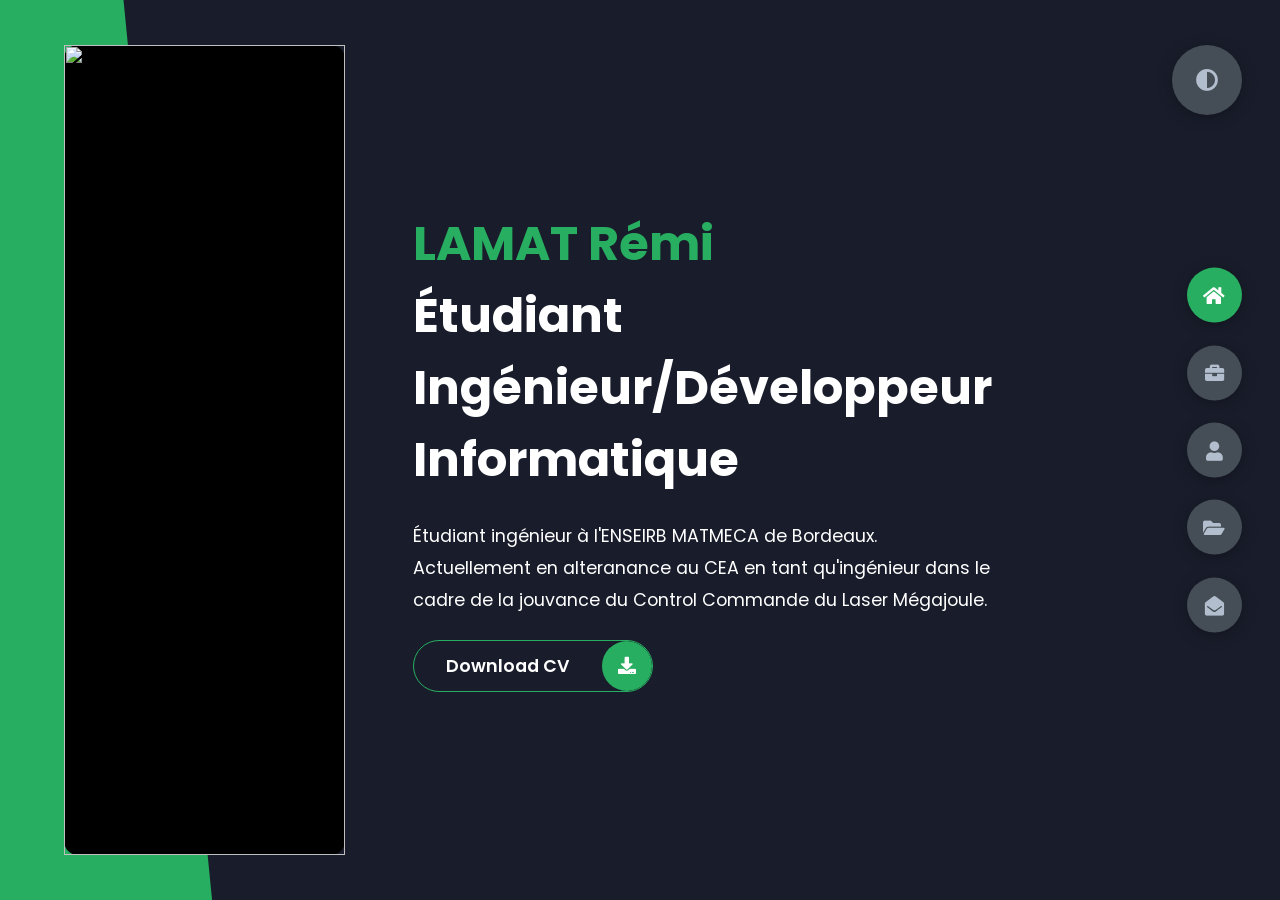
==== commit 9eeb58ed: "modif page contact + maj time line etc" ====
--- a/index.html
+++ b/index.html
@@ -24,14 +24,14 @@
             <div class="right-header">
                 <h1 class="name">
                     <span>LAMAT Rémi</span>
-                    <br>Étudiant Informatique
+                    <br>Étudiant Ingénieur/Développeur Informatique
                 </h1>
                 <p>
-                    Étudiant à l'IUT informatique de Bordeaux (BAC +2), j'aime coder et développer.
-                    Sportif, je pratique le tennis depuis 10 ans.
+                    Étudiant ingénieur à l'ENSEIRB MATMECA de Bordeaux. 
+                    Actuellement en alteranance au CEA en tant qu'ingénieur dans le cadre de la jouvance du Control Commande du Laser Mégajoule.
                 </p>
                 <div class="btn-con">
-                    <a href="pdf/LAMAT_Remi_CV_Stage.pdf" class="main-btn">
+                    <a href="pdf/LAMAT_Remi_CV.pdf" class="main-btn">
                         <span class="btn-text">Download CV</span>
                         <span class="btn-icon"><i class="fas fa-download"></i></span>
                     </a>
@@ -50,7 +50,7 @@
                     <h4>Experiences professionnelles</h4>
                     <p>
                         Lors de mon parcours, j'ai eu l'occasion de gagner en experience professionnelle. 
-                        J'ai effectué un stage de 3 mois et une laternance d'un an à la Banque Postale en tant que développeur informatique.
+                        J'ai effectué plusieurs alternances et stages que vous pourrez retrouver ci-dessous.
                     </p>
                     <div class="btn-con">
                         <a href="pdf/LAMAT_Remi_CV.pdf" class="main-btn">
@@ -62,7 +62,8 @@
                 <div class="right-about">
                     <div class="about-item">
                         <div class="abt-text">
-                            <p class="large-text">1 an d'alternance</p>
+                            <p class="large-text">2 ans d'alternance</p>
+                            <p class="small-text"><br />CEA</p>
                             <p class="small-text"><br />La Banque Postale</p>
                         </div>
                     </div>
@@ -74,6 +75,42 @@
                     </div>
                 </div>
             </div>
+            <h4 class="stat-title">Ma Timeline</h4>
+            <div class="timeline">
+                <div class="timeline-item">
+                    <div class="tl-icon">
+                        <i class="fas fa-briefcase"></i>
+                    </div>
+                    <p class="tl-duration">septembre 2024 - septembre 2027</p>
+                    <h5>Alternant<span> - CEA</span></h5>
+                    <p>
+                        Ingénieur/Développeur au CEA. Chargé de la jouvance d'une partie du Control Commande du Laser Mégajoule.
+                    </p>
+                </div>
+                <div class="timeline-item">
+                    <div class="tl-icon">
+                        <i class="fas fa-briefcase"></i>
+                    </div>
+                    <p class="tl-duration">août 2023 - août 2024</p>
+                    <h5>Alternant<span> - La Banque Postale</span></h5>
+                    <p>
+                        Tavail à la Banque Postale pour la DSIBA (Direction des Systèmes d'Information Banque et Assurance) en tant que
+                        développeur informatique dans l'équipe Tool. J'ai notamment codé en PhP des applications destinées aux différents collaborateurs. 
+                        Les projets étaient gérés de manière agile. Mon équipe était chargé de l'évolution et la maintenance de 3 applications.
+                    </p>
+                </div>
+                <div class="timeline-item">
+                    <div class="tl-icon">
+                        <i class="fas fa-briefcase"></i>
+                    </div>
+                    <p class="tl-duration">avril 2023 - juin 2023</p>
+                    <h5>Stagiaire<span> - La Banque Postale</span></h5>
+                    <p>
+                        Développeur python dans l'équipe HELP de la DSIBA (Direction des Systèmes d'Information Banque et Assurance), j'étais chargé d'aider à la cartographie du SI de La Banque Postale. Pour se faire j'ai utilisé un ETL
+                        (Extract, Transform, Load) pour récupérer les données et les traiter.
+                    </p>
+                </div>
+            </div>
             <div class="about-stats">
                 <h4 class="stat-title">Les langages utilisés :</h4>
                 <div class="progress-bars">
@@ -125,31 +162,6 @@
                         
                     </div>
                 </div>        
-            </div>
-            <h4 class="stat-title">Ma Timeline</h4>
-            <div class="timeline">
-                <div class="timeline-item">
-                    <div class="tl-icon">
-                        <i class="fas fa-briefcase"></i>
-                    </div>
-                    <p class="tl-duration">août 2023 - present</p>
-                    <h5>Alternant<span> - La Banque Postale</span></h5>
-                    <p>
-                        Tavail en alternance à la Banque Postale pour la DSIBA (Direction des Systèmes d'Information Banque et Assurance) en tant que
-                        développeur informatique dans l'équipe Tool. J'ai notamment codé en PhP. Les projets étaient gérés de manière agile. Mon équipe était chargé de l'évolution et la maintenance de 3 applications.
-                    </p>
-                </div>
-                <div class="timeline-item">
-                    <div class="tl-icon">
-                        <i class="fas fa-briefcase"></i>
-                    </div>
-                    <p class="tl-duration">avril 2023 - juin 2023</p>
-                    <h5>Stagiaire<span> - La Banque Postale</span></h5>
-                    <p>
-                        Développeur python dans l'équipe HELP de la DSIBA (Direction des Systèmes d'Information Banque et Assurance), j'étais chargé d'aider à la cartographie du SI de La Banque Postale. Pour se faire j'ai utilisé un ETL
-                        (Extract, Transform, Load) pour récupérer les données et les traiter.
-                    </p>
-                </div>
             </div>
         </section>
 
@@ -167,7 +179,7 @@
                         le développement, polyvalent, à l’écoute
                         et motivé, j’ai l’habitude du travail en mode
                         projet et par équipe. <br>
-                        Je rechercge un stage de 3 mois à partir d'avrill 2023 et une alternance à partir de septembre 2023.
+                        Je rechercge un stage de 3 mois à l'étranger pendant la période Juin/Juillet/Août.
                     </p>
                     <div class="btn-con">
                         <a href="pdf/LAMAT_Remi_CV.pdf" class="main-btn">
@@ -179,7 +191,7 @@
                 <div class="right-about">
                     <div class="about-item">
                         <div class="abt-text">
-                            <p class="large-text">10+</p>
+                            <p class="large-text">+10</p>
                             <p class="small-text">Projets <br /> Complétés</p>
                         </div>
                     </div>
@@ -191,7 +203,7 @@
                     </div>
                     <div class="about-item">
                         <div class="abt-text">
-                            <p class="large-text">10</p>
+                            <p class="large-text">+10</p>
                             <p class="small-text">Années <br /> de tennis</p>
                         </div>
                     </div>
@@ -203,42 +215,6 @@
                     </div>
                 </div>
             </div>
-            <div class="about-stats">
-                <h4 class="stat-title">Mes compétences</h4>
-                <div class="progress-bars">
-                    <div class="progress-bar">
-                        <p class="prog-title">html5</p>
-                       
-                    </div>
-                    <div class="progress-bar">
-                        <p class="prog-title">css3</p>
-                       
-                    </div>
-                    <div class="progress-bar">
-                        <p class="prog-title">java</p>
-                        
-                    </div>
-                    <div class="progress-bar">
-                        <p class="prog-title">C</p>
-                        
-                    </div>
-                    <div class="progress-bar">
-                        <p class="prog-title">Base de données</p>
-                        
-                    </div>
-                    <div class="progress-bar">
-                        <p class="prog-title">Python</p>
-                       
-                    </div>
-                    <div class="progress-bar">
-                        <p class="prog-title">PHP</p>
-                    </div>
-
-                    <div class="progress-bar">
-                        <p class="prog-title">Symfony</p>  
-                    </div>
-                </div>
-            </div>
             <h4 class="stat-title">Ma Timeline</h4>
             <div class="timeline">
                 <div class="timeline-item">
@@ -246,7 +222,18 @@
                         <i class="fas fa-briefcase"></i>
                     </div>
                     <p class="tl-duration">2021 - present</p>
-                    <h5>Étudiant<span> - IUT Informatique</span></h5>
+                    <h5>Étudiant<span> - ENSEIRB MATMECA</span></h5>
+                    <p>
+                        Diplôme d'ingénieur dans la filière R&I (Réseau et Informatique). 
+                        Apprentissage du réseau, de l'informatique et de tout le nécéssaire à un ingénieur de ce domaine (mathématiques, physiques, management ...).
+                    </p>
+                </div>
+                <div class="timeline-item">
+                    <div class="tl-icon">
+                        <i class="fas fa-briefcase"></i>
+                    </div>
+                    <p class="tl-duration">2021 - 2024</p>
+                    <h5>Étudiant<span> - BUT Informatique</span></h5>
                     <p>
                         Aprentissage des langages de programmation et des bases de données comme Java, C#, C, Python, SQL, HTML, CSS, PHP, bash.
                         Travail en groupe sur des projets avec Git et GitHub combiné aux methodes agiles.
@@ -289,6 +276,60 @@
                     </p>
                 </div>
             </div>
+            <div class="about-stats">
+                <h4 class="stat-title">Mes compétences</h4>
+                <div class="progress-bars"> 
+
+                    <div class="progress-bar">
+                        <p class="prog-title">java</p>                        
+                    </div>
+
+                    <div class="progress-bar">
+                        <p class="prog-title">C</p>                      
+                    </div>
+
+                    <div class="progress-bar">
+                        <p class="prog-title">Base de données</p>                        
+                    </div>
+
+                    <div class="progress-bar">
+                        <p class="prog-title">Python</p>   
+                    </div>
+                    
+                    <div class="progress-bar">
+                        <p class="prog-title">PHP</p>
+                    </div>
+
+                    <div class="progress-bar">
+                        <p class="prog-title">Symfony</p>  
+                    </div>
+
+                    <div class="progress-bar">
+                        <p class="prog-title">TCP/IP</p>  
+                    </div>
+
+                    <div class="progress-bar">
+                        <p class="prog-title">Méthodologies agiles</p>  
+                    </div>
+
+                    <div class="progress-bar">
+                        <p class="prog-title">html5</p>
+                    </div>
+
+                    <div class="progress-bar">
+                        <p class="prog-title">css3</p>
+                    </div>
+
+                    <div class="progress-bar">
+                        <p class="prog-title">Management</p>
+                    </div>
+
+                    <div class="progress-bar">
+                        <p class="prog-title">Analyse fonctionnelle</p>
+                    </div>
+
+                </div>
+            </div>
         </section>
 
         <section class="container" id="portfolio">
@@ -296,7 +337,7 @@
                 <h2>Mon <span>Portfolio</span><span class="bg-text">My Work</span></h2>
             </div>
             <p class="port-text">
-                Ici vous trouverez certains de mes projets réalisés dans différents domaines et différents langages.
+                Ici vous trouverez certains de mes projets réalisés au cours de mon BUT dans différents domaines et différents langages.
             </p>
             <div class="portfolios">
                 <div class="portfolio-item">
@@ -454,74 +495,68 @@
                             <div class="contact-item">
                                 <div class="icon">
                                     <i class="fas fa-map-marker-alt"></i>
-                                    <span>Adresse</span>
+                                    <span>Adresse ➔ 4 rue Bengaline 33600 Pessac France</span>
                                 </div>
-                                <p>
-                                    <span>: 4 rue Bengaline 33600 Pessac France </span>
-                                </p>
                             </div>
                             <div class="contact-item">
                                 <div class="icon">
                                     <i class="fas fa-envelope"></i>
-                                    <span>Email</span>
+                                    <span>Email ➔ remi.lamat@gmail.com</span>
                                 </div>
-                                <p>
-                                    <span>: remi.lamat@gmail.com</span>
-                                </p>
+
                             </div>
                             <div class="contact-item">
                                 <div class="icon">
                                     <i class="fas fa-user-graduate"></i>
-                                    <span>Education</span>
+                                    <span>Education ➔ ENSEIRB MATMECA Bordeaux</span>
                                 </div>
-                                <p>
-                                    <span>: IUT informatique Bordeaux Gradignan</span>
-                                </p>
                             </div>
                             <div class="contact-item">
                                 <div class="icon">
                                     <i class="fas fa-mobile"></i>
-                                    <span>Téléphone mobile</span>
+                                    <span>Téléphone mobile ➔ 06 24 01 54 75</span>
                                 </div>
-                                <p>
-                                    <span>: 06 24 01 54 75</span>
-                                </p>
                             </div>
                             <div class="contact-item">
                                 <div class="icon">
                                     <i class="fas fa-globe-africa"></i>
-                                    <span>Languages</span>
+                                    <span>Languages ➔ Français, anglais et espagnol</span>
                                 </div>
-                                <p>
-                                    <span>: Français, anglais et espagnol</span>
-                                </p>
                             </div>
                         </div>
-                        <div class="contact-icons">
-                            <div class="contact-icon">
-                                <a href="https://gitlab.com/rlamat" target="_blank">
-                                    <i class="fab fa-gitlab"></i>
-                                </a>
-                                <a href="https://www.linkedin.com/in/r%C3%A9mi-lamat-91556b241/" target="_blank">
-                                    <i class="fab fa-linkedin"></i>
-                                </a>
-                                <a href="https://github.com/rlamat" target="_blank">
-                                    <i class="fab fa-github"></i>
-                                </a>
-                                <a href="https://www.instagram.com/remilamat" target="_blank">
-                                    <i class="fab fa-instagram"></i>
-                                </a>
-                            </div>
-                            <div class="btn-con">
-                                <a href="pdf/LAMAT_Remi_CV_Stage.pdf" class="main-btn">
-                                    <span class="btn-text">Download CV</span>
-                                    <span class="btn-icon"><i class="fas fa-download"></i></span>
-                                </a>
-                            </div>
-                        </div>
-                    </div>
-                </div>
-                
+                        <div class="about-stats">
+                            <h4 class="stat-title" id="reseaux">Mes réseaux :</h4>
+
+                                <div class="contact-icons">
+                                    <div class="contact-icon">
+                                        <a href="https://gitlab.com/rlamat" target="_blank">
+                                            <i class="fab fa-gitlab"></i>
+                                        </a>
+                                    </div>
+
+                                    <div class="contact-icon">
+                                        <a href="https://www.linkedin.com/in/r%C3%A9mi-lamat-91556b241/" target="_blank">
+                                            <i class="fab fa-linkedin"></i>
+                                        </a>
+                                    </div>
+
+
+                                    <div class="contact-icon">
+                                        <a href="https://github.com/rlamat" target="_blank">
+                                            <i class="fab fa-github"></i>
+                                        </a>
+                                    </div>
+ 
+                                    <div class="contact-icon">
+                                        <a href="https://www.instagram.com/remilamat" target="_blank">
+                                            <i class="fab fa-instagram"></i>
+                                        </a>
+                                    </div>
+                                </div>
+
+                        </div>
+                    </div>
+                </div>  
             </div>
         </section>
     </main>
--- a/styles/styles.css
+++ b/styles/styles.css
@@ -282,6 +282,7 @@
   flex-direction: column;
 }
 .about-stats .progress-bars .progress-bar .prog-title {
+  text-align: center;
   text-transform: uppercase;
   font-weight: 500;
 }
@@ -343,6 +344,7 @@
   height: 1px;
   background-color: var(--color-grey-5);
   transform: translateX(-50%);
+  text-align: center;
 }
 
 /*Timeline*/
@@ -779,6 +781,7 @@
 
   .about-stats .progress-bars {
     grid-template-columns: repeat(1, 1fr);
+    text-align: center;
   }
 
   .portfolios {
@@ -971,4 +974,14 @@
   }
 }
 
+.contact-icons {
+  display: flex;
+}
+.contact-icon {
+  width: 5%;
+}
+#reseaux {
+  text-align: left;
+}
+
 /*# sourceMappingURL=styles.css.map */
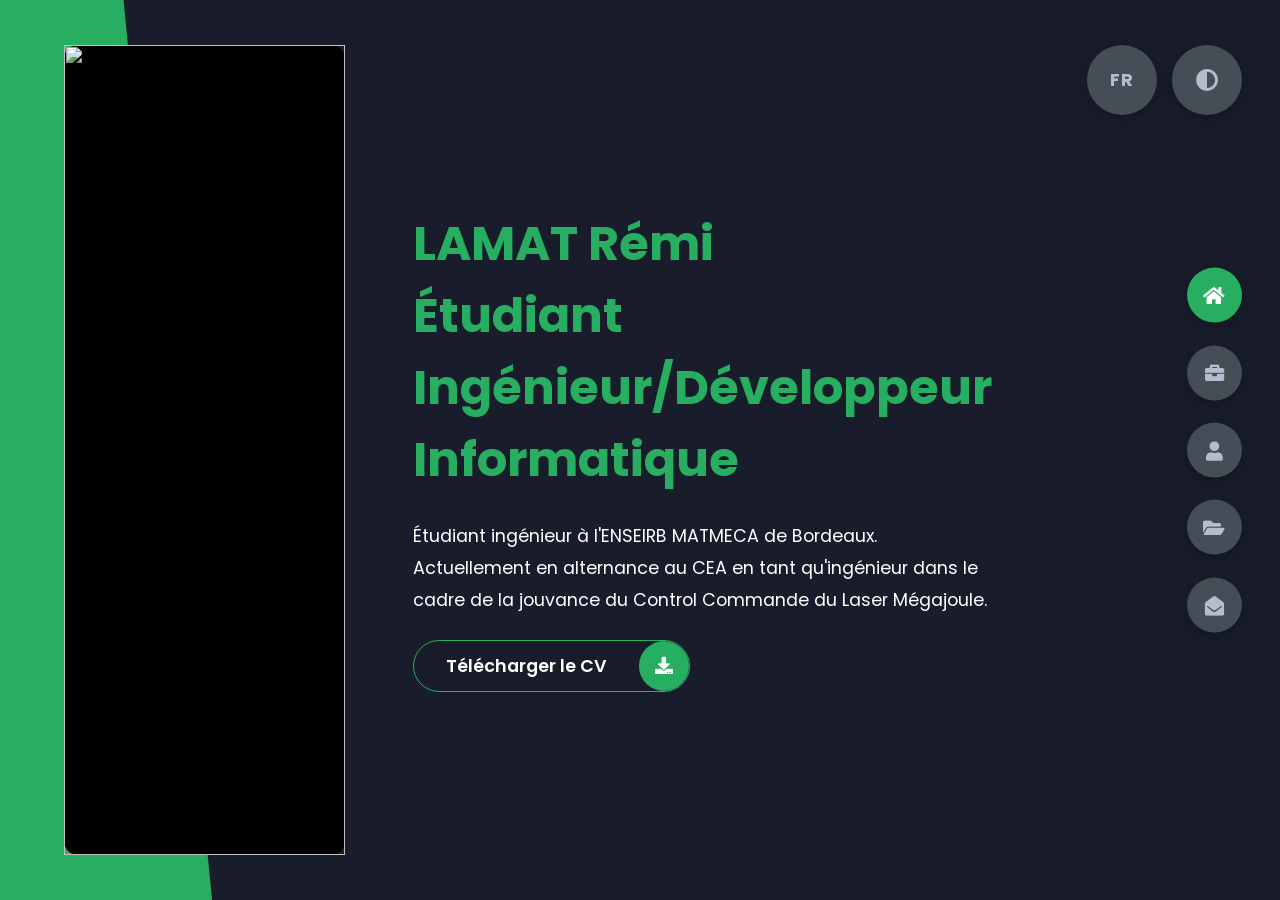
==== commit 9de4ea21: "maj" ====
--- a/index.html
+++ b/index.html
@@ -24,15 +24,14 @@
             <div class="right-header">
                 <h1 class="name">
                     <span>LAMAT Rémi</span>
-                    <br>Étudiant Ingénieur/Développeur Informatique
+                    <br><span data-i18n="job_title">Étudiant Ingénieur/Développeur Informatique</span>
                 </h1>
                 <p>
-                    Étudiant ingénieur à l'ENSEIRB MATMECA de Bordeaux. 
-                    Actuellement en alteranance au CEA en tant qu'ingénieur dans le cadre de la jouvance du Control Commande du Laser Mégajoule.
+                    <span data-i18n="header_intro">Étudiant ingénieur à l'ENSEIRB MATMECA de Bordeaux. Actuellement en alternance au CEA en tant qu'ingénieur dans le cadre de la jouvance du Control Commande du Laser Mégajoule.</span>
                 </p>
                 <div class="btn-con">
-                    <a href="pdf/LAMAT_Remi_CV.pdf" class="main-btn">
-                        <span class="btn-text">Download CV</span>
+                    <a href="pdf/LAMAT_Remi_CV.pdf" class="main-btn cv-download">
+                        <span class="btn-text" data-i18n="download_cv">Download CV</span>
                         <span class="btn-icon"><i class="fas fa-download"></i></span>
                     </a>
                 </div>
@@ -43,18 +42,17 @@
 
         <section class="container work" id="work">
             <div class="main-title">
-                <h2><span>Experiences</span><span class="bg-text">professionnelles</span></h2>
+                <h2><span data-i18n="work_title">Experiences</span><span class="bg-text" data-i18n="work_bg">professionnelles</span></h2>
             </div>
             <div class="about-container">
                 <div class="left-about">
-                    <h4>Experiences professionnelles</h4>
-                    <p>
-                        Lors de mon parcours, j'ai eu l'occasion de gagner en experience professionnelle. 
-                        J'ai effectué plusieurs alternances et stages que vous pourrez retrouver ci-dessous.
+                    <h4 data-i18n="work_h4">Experiences professionnelles</h4>
+                    <p>
+                        <span data-i18n="work_p">Lors de mon parcours, j'ai eu l'occasion de gagner en experience professionnelle. J'ai effectué plusieurs alternances et stages que vous pourrez retrouver ci-dessous.</span>
                     </p>
                     <div class="btn-con">
-                        <a href="pdf/LAMAT_Remi_CV.pdf" class="main-btn">
-                            <span class="btn-text">Download CV</span>
+                        <a href="pdf/LAMAT_Remi_CV.pdf" class="main-btn cv-download">
+                            <span class="btn-text" data-i18n="download_cv">Download CV</span>
                             <span class="btn-icon"><i class="fas fa-download"></i></span>
                         </a>
                     </div>
@@ -62,57 +60,57 @@
                 <div class="right-about">
                     <div class="about-item">
                         <div class="abt-text">
-                            <p class="large-text">2 ans d'alternance</p>
-                            <p class="small-text"><br />CEA</p>
-                            <p class="small-text"><br />La Banque Postale</p>
+                            <p class="large-text" data-i18n="work_summary_apprenticeship">2 ans d'alternance</p>
+                            <p class="small-text"><br /><span data-i18n="work_summary_company_cea">CEA</span></p>
+                            <p class="small-text"><br /><span data-i18n="work_summary_company_lbp">La Banque Postale</span></p>
                         </div>
                     </div>
                     <div class="about-item">
                         <div class="abt-text">
-                            <p class="large-text">3 mois de stage</p>
-                            <p class="small-text"><br />La Banque Postale</p>
-                        </div>
-                    </div>
-                </div>
-            </div>
-            <h4 class="stat-title">Ma Timeline</h4>
+                            <p class="large-text" data-i18n="work_summary_internship">3 mois de stage</p>
+                            <p class="small-text"><br /><span data-i18n="work_summary_company_lbp">La Banque Postale</span></p>
+                        </div>
+                    </div>
+                </div>
+            </div>
+            <h4 class="stat-title" data-i18n="timeline_title">Ma Timeline</h4>
             <div class="timeline">
                 <div class="timeline-item">
                     <div class="tl-icon">
                         <i class="fas fa-briefcase"></i>
                     </div>
-                    <p class="tl-duration">septembre 2024 - septembre 2027</p>
-                    <h5>Alternant<span> - CEA</span></h5>
-                    <p>
-                        Ingénieur/Développeur au CEA. Chargé de la jouvance d'une partie du Control Commande du Laser Mégajoule.
-                    </p>
-                </div>
-                <div class="timeline-item">
-                    <div class="tl-icon">
-                        <i class="fas fa-briefcase"></i>
-                    </div>
-                    <p class="tl-duration">août 2023 - août 2024</p>
-                    <h5>Alternant<span> - La Banque Postale</span></h5>
-                    <p>
-                        Tavail à la Banque Postale pour la DSIBA (Direction des Systèmes d'Information Banque et Assurance) en tant que
+                    <p class="tl-duration" data-i18n="work_tl1_duration">septembre 2024 - septembre 2027</p>
+                    <h5 data-i18n-html="work_tl1_title">Alternant<span> - CEA</span></h5>
+                    <p>
+                        <span data-i18n="work_tl1_desc">Ingénieur/Développeur au CEA. Chargé de la jouvance d'une partie du Control Commande du Laser Mégajoule.</span>
+                    </p>
+                </div>
+                <div class="timeline-item">
+                    <div class="tl-icon">
+                        <i class="fas fa-briefcase"></i>
+                    </div>
+                    <p class="tl-duration" data-i18n="work_tl2_duration">août 2023 - août 2024</p>
+                    <h5 data-i18n-html="work_tl2_title">Alternant<span> - La Banque Postale</span></h5>
+                    <p>
+                        <span data-i18n="work_tl2_desc">Tavail à la Banque Postale pour la DSIBA (Direction des Systèmes d'Information Banque et Assurance) en tant que
                         développeur informatique dans l'équipe Tool. J'ai notamment codé en PhP des applications destinées aux différents collaborateurs. 
-                        Les projets étaient gérés de manière agile. Mon équipe était chargé de l'évolution et la maintenance de 3 applications.
-                    </p>
-                </div>
-                <div class="timeline-item">
-                    <div class="tl-icon">
-                        <i class="fas fa-briefcase"></i>
-                    </div>
-                    <p class="tl-duration">avril 2023 - juin 2023</p>
-                    <h5>Stagiaire<span> - La Banque Postale</span></h5>
-                    <p>
-                        Développeur python dans l'équipe HELP de la DSIBA (Direction des Systèmes d'Information Banque et Assurance), j'étais chargé d'aider à la cartographie du SI de La Banque Postale. Pour se faire j'ai utilisé un ETL
-                        (Extract, Transform, Load) pour récupérer les données et les traiter.
+                        Les projets étaient gérés de manière agile. Mon équipe était chargé de l'évolution et la maintenance de 3 applications.</span>
+                    </p>
+                </div>
+                <div class="timeline-item">
+                    <div class="tl-icon">
+                        <i class="fas fa-briefcase"></i>
+                    </div>
+                    <p class="tl-duration" data-i18n="work_tl3_duration">avril 2023 - juin 2023</p>
+                    <h5 data-i18n-html="work_tl3_title">Stagiaire<span> - La Banque Postale</span></h5>
+                    <p>
+                        <span data-i18n="work_tl3_desc">Développeur python dans l'équipe HELP de la DSIBA (Direction des Systèmes d'Information Banque et Assurance), j'étais chargé d'aider à la cartographie du SI de La Banque Postale. Pour se faire j'ai utilisé un ETL
+                        (Extract, Transform, Load) pour récupérer les données et les traiter.</span>
                     </p>
                 </div>
             </div>
             <div class="about-stats">
-                <h4 class="stat-title">Les langages utilisés :</h4>
+                <h4 class="stat-title" data-i18n="work_lang_title">Les langages utilisés :</h4>
                 <div class="progress-bars">
                     <div class="progress-bar">
                         <p class="prog-title">PhP</p>
@@ -131,11 +129,11 @@
                         
                     </div>
                     <div class="progress-bar">
-                        <p class="prog-title">Base de données</p>
+                        <p class="prog-title">C#</p>
                         
                     </div>
                 </div>
-                <h4 class="stat-title">Les technologies utilisées :</h4>
+                <h4 class="stat-title" data-i18n="work_tech_title">Les technologies utilisées :</h4>
                 <div class="progress-bars">
                     <div class="progress-bar">
                         <p class="prog-title">Git</p>
@@ -169,21 +167,17 @@
 
         <section class="container about" id="about">
             <div class="main-title">
-                <h2><span>Personnelles</span><span class="bg-text">informations</span></h2>
+                <h2><span data-i18n="about_title">Personnelles</span><span class="bg-text" data-i18n="about_bg">informations</span></h2>
             </div>
             <div class="about-container">
                 <div class="left-about">
-                    <h4>Informations personnelles</h4>
-                    <p>
-                        Passionné par l’informatique et notamment
-                        le développement, polyvalent, à l’écoute
-                        et motivé, j’ai l’habitude du travail en mode
-                        projet et par équipe. <br>
-                        Je rechercge un stage de 3 mois à l'étranger pendant la période Juin/Juillet/Août.
+                    <h4 data-i18n="about_h4">Informations personnelles</h4>
+                    <p>
+                        <span data-i18n="about_p">Passionné par l’informatique et notamment le développement, polyvalent, à l’écoute et motivé, j’ai l’habitude du travail en mode projet et par équipe. Je recherche un stage de 3 mois à l'étranger pendant la période Juin/Juillet/Août.</span>
                     </p>
                     <div class="btn-con">
-                        <a href="pdf/LAMAT_Remi_CV.pdf" class="main-btn">
-                            <span class="btn-text">Download CV</span>
+                        <a href="pdf/LAMAT_Remi_CV.pdf" class="main-btn cv-download">
+                            <span class="btn-text" data-i18n="download_cv">Download CV</span>
                             <span class="btn-icon"><i class="fas fa-download"></i></span>
                         </a>
                     </div>
@@ -192,92 +186,92 @@
                     <div class="about-item">
                         <div class="abt-text">
                             <p class="large-text">+10</p>
-                            <p class="small-text">Projets <br /> Complétés</p>
+                            <p class="small-text" data-i18n-html="about_metric_projects">Projets <br /> Complétés</p>
                         </div>
                     </div>
                     <div class="about-item">
                         <div class="abt-text">
-                            <p class="large-text">2</p>
-                            <p class="small-text"> Années<br /> d'experience</p>
+                            <p class="large-text">3</p>
+                            <p class="small-text" data-i18n-html="about_metric_years_exp"> Années<br /> d'experience</p>
                         </div>
                     </div>
                     <div class="about-item">
                         <div class="abt-text">
                             <p class="large-text">+10</p>
-                            <p class="small-text">Années <br /> de tennis</p>
+                            <p class="small-text" data-i18n-html="about_metric_tennis">Années <br /> de tennis</p>
                         </div>
                     </div>
                     <div class="about-item">
                         <div class="abt-text">
                             <p class="large-text">100%</p>
-                            <p class="small-text">Motivation <br /> Détermination</p>
-                        </div>
-                    </div>
-                </div>
-            </div>
-            <h4 class="stat-title">Ma Timeline</h4>
+                            <p class="small-text" data-i18n-html="about_metric_motivation">Motivation <br /> Détermination</p>
+                        </div>
+                    </div>
+                </div>
+            </div>
+            <h4 class="stat-title" data-i18n="timeline_title">Ma Timeline</h4>
             <div class="timeline">
                 <div class="timeline-item">
                     <div class="tl-icon">
                         <i class="fas fa-briefcase"></i>
                     </div>
-                    <p class="tl-duration">2021 - present</p>
-                    <h5>Étudiant<span> - ENSEIRB MATMECA</span></h5>
-                    <p>
-                        Diplôme d'ingénieur dans la filière R&I (Réseau et Informatique). 
-                        Apprentissage du réseau, de l'informatique et de tout le nécéssaire à un ingénieur de ce domaine (mathématiques, physiques, management ...).
-                    </p>
-                </div>
-                <div class="timeline-item">
-                    <div class="tl-icon">
-                        <i class="fas fa-briefcase"></i>
-                    </div>
-                    <p class="tl-duration">2021 - 2024</p>
-                    <h5>Étudiant<span> - BUT Informatique</span></h5>
-                    <p>
-                        Aprentissage des langages de programmation et des bases de données comme Java, C#, C, Python, SQL, HTML, CSS, PHP, bash.
-                        Travail en groupe sur des projets avec Git et GitHub combiné aux methodes agiles.
-                    </p>
-                </div>
-                <div class="timeline-item">
-                    <div class="tl-icon">
-                        <i class="fas fa-briefcase"></i>
-                    </div>
-                    <p class="tl-duration">2018 - 2021</p>
-                    <h5>Étudiant<span> - Lycée</span></h5>
-                    <p>
-                        Bac mention bien en spécialité Maths, phisique chimie et numérique et sciences de l'informatique (non conservé en terminal).
-                        Euro espagnol.
-                    </p>
-                </div>
-                <div class="timeline-item">
-                    <div class="tl-icon">
-                        <i class="fas fa-briefcase"></i>
-                    </div>
-                    <p class="tl-duration">2014 - 1018</p>
-                    <h5>Étudiant<span> - Collège</span></h5>
-                    <p>
-                        Stage d'observation au Laboratoire des pratiques innovantes en Design (LID).
+                    <p class="tl-duration" data-i18n="about_tl1_duration">2021 - present</p>
+                    <h5 data-i18n-html="about_tl1_title">Étudiant<span> - ENSEIRB MATMECA</span></h5>
+                    <p>
+                        <span data-i18n="about_tl1_desc">Diplôme d'ingénieur dans la filière R&I (Réseau et Informatique). 
+                        Apprentissage du réseau, de l'informatique et de tout le nécéssaire à un ingénieur de ce domaine (mathématiques, physiques, management ...).</span>
+                    </p>
+                </div>
+                <div class="timeline-item">
+                    <div class="tl-icon">
+                        <i class="fas fa-briefcase"></i>
+                    </div>
+                    <p class="tl-duration" data-i18n="about_tl2_duration">2021 - 2024</p>
+                    <h5 data-i18n-html="about_tl2_title">Étudiant<span> - BUT Informatique</span></h5>
+                    <p>
+                        <span data-i18n="about_tl2_desc">Aprentissage des langages de programmation et des bases de données comme Java, C#, C, Python, SQL, HTML, CSS, PHP, bash.
+                        Travail en groupe sur des projets avec Git et GitHub combiné aux methodes agiles.</span>
+                    </p>
+                </div>
+                <div class="timeline-item">
+                    <div class="tl-icon">
+                        <i class="fas fa-briefcase"></i>
+                    </div>
+                    <p class="tl-duration" data-i18n="about_tl3_duration">2018 - 2021</p>
+                    <h5 data-i18n-html="about_tl3_title">Étudiant<span> - Lycée</span></h5>
+                    <p>
+                        <span data-i18n="about_tl3_desc">Bac mention bien en spécialité Maths, phisique chimie et numérique et sciences de l'informatique (non conservé en terminal).
+                        Euro espagnol.</span>
+                    </p>
+                </div>
+                <div class="timeline-item">
+                    <div class="tl-icon">
+                        <i class="fas fa-briefcase"></i>
+                    </div>
+                    <p class="tl-duration" data-i18n="about_tl4_duration">2014 - 2018</p>
+                    <h5 data-i18n-html="about_tl4_title">Étudiant<span> - Collège</span></h5>
+                    <p>
+                        <span data-i18n="about_tl4_desc">Stage d'observation au Laboratoire des pratiques innovantes en Design (LID).
                         Creation de jeux vidéos avec Scratch.
                         Création d'un site web avec WordPress.
-                        2ème régional du concours de maths Alkindie.
-                    </p>
-                </div>
-                <div class="timeline-item">
-                    <div class="tl-icon">
-                        <i class="fas fa-briefcase"></i>
-                    </div>
-                    <p class="tl-duration">2019 - 2022</p>
-                    <h5>Initiateur fédéral<span> - SPUC tennis</span></h5>
-                    <p>
-                        Diplome d'initiateur fédéral de tennis et de pré-iniateur de tennis.
+                        2ème régional du concours de maths Alkindie.</span>
+                    </p>
+                </div>
+                <div class="timeline-item">
+                    <div class="tl-icon">
+                        <i class="fas fa-briefcase"></i>
+                    </div>
+                    <p class="tl-duration" data-i18n="about_tl5_duration">2019 - 2022</p>
+                    <h5 data-i18n-html="about_tl5_title">Initiateur fédéral<span> - SPUC tennis</span></h5>
+                    <p>
+                        <span data-i18n="about_tl5_desc">Diplome d'initiateur fédéral de tennis et de pré-iniateur de tennis.
                         Entraineur de jeunes de 6 à 18 ans au SPUC tennis.
-                        Organisation et encadrement bénévole d'animation pour le club.
+                        Organisation et encadrement bénévole d'animation pour le club.</span>
                     </p>
                 </div>
             </div>
             <div class="about-stats">
-                <h4 class="stat-title">Mes compétences</h4>
+                <h4 class="stat-title" data-i18n="about_skills_title">Mes compétences</h4>
                 <div class="progress-bars"> 
 
                     <div class="progress-bar">
@@ -289,12 +283,16 @@
                     </div>
 
                     <div class="progress-bar">
-                        <p class="prog-title">Base de données</p>                        
+                        <p class="prog-title">SQL</p>                        
                     </div>
 
                     <div class="progress-bar">
                         <p class="prog-title">Python</p>   
                     </div>
+
+                    <div class="progress-bar">
+                        <p class="prog-title">C#</p>
+                    </div>
                     
                     <div class="progress-bar">
                         <p class="prog-title">PHP</p>
@@ -332,15 +330,91 @@
             </div>
         </section>
 
+        
         <section class="container" id="portfolio">
             <div class="main-title">
-                <h2>Mon <span>Portfolio</span><span class="bg-text">My Work</span></h2>
-            </div>
-            <p class="port-text">
-                Ici vous trouverez certains de mes projets réalisés au cours de mon BUT dans différents domaines et différents langages.
+                <h2><span data-i18n="portfolio_title_prefix">Mon </span><span data-i18n="portfolio_title_span">Portfolio</span><span class="bg-text" data-i18n="portfolio_bg">My Work</span></h2>
+            </div>
+            <p class="port-text" data-i18n="portfolio_p">
+                Ici vous trouverez mes principaux projets personnels, ainsi que quelques projets académiques plus anciens.
             </p>
-            <div class="portfolios">
-                <div class="portfolio-item">
+
+            <h4 class="stat-title portfolio-section-title" data-i18n="featured_title">Projets personnels (mise en avant)</h4>
+            <div class="featured-portfolios portfolios">
+                <div class="portfolio-item">
+                    <div class="image">
+                        <a href="https://crypto-ascend.fr/" target="_blank" rel="noopener noreferrer">
+                            <img src="img/crypto_ascend_logo.png" alt="Crypto Ascend">
+                        </a>
+                    </div>
+                    <div class="hover-items">
+                        <h3 data-i18n="fp1_title">Bot de trading de crypto-monnaies</h3>
+                        <p class="project-desc" data-i18n="fp1_desc">Bot et interface pour automatiser des stratégies de trading. Projet personnel (Crypto Ascend).</p>
+                        <div class="icons">
+                            <a href="https://crypto-ascend.fr/" target="_blank" rel="noopener noreferrer" class="icon" title="Live">
+                                <i class="fas fa-external-link-alt"></i>
+                            </a>
+                            <a href="https://github.com/rlamat/bot_crypto" target="_blank" rel="noopener noreferrer" class="icon" title="GitHub">
+                                <i class="fab fa-github"></i>
+                            </a>
+                        </div>
+                    </div>
+                </div>
+
+                <div class="portfolio-item">
+                    <div class="image">
+                        <a href="https://chesseirb.duckdns.org/" target="_blank" rel="noopener noreferrer">
+                            <img src="img/chesseirb_logo.png" alt="Chesseirb">
+                        </a>
+                    </div>
+                    <div class="hover-items">
+                        <h3 data-i18n="fp2_title">Site de l'association d'échecs (ENSEIRB)</h3>
+                        <p class="project-desc" data-i18n="fp2_desc">Site vitrine + infos club. Président et co-fondateur de l'association.</p>
+                        <div class="icons">
+                            <a href="https://chesseirb.duckdns.org/" target="_blank" rel="noopener noreferrer" class="icon" title="Live">
+                                <i class="fas fa-external-link-alt"></i>
+                            </a>
+                            <a href="https://github.com/rlamat/Chesseirb" target="_blank" rel="noopener noreferrer" class="icon" title="GitHub">
+                                <i class="fab fa-github"></i>
+                            </a>
+                        </div>
+                    </div>
+                </div>
+
+                <div class="portfolio-item">
+                    <div class="image">
+                        <img src="img/featured_lgstats.svg" alt="LG Stats">
+                    </div>
+                    <div class="hover-items">
+                        <h3 data-i18n="fp3_title">Stats Loup-Garou UHC (Minecraft)</h3>
+                        <p class="project-desc" data-i18n="fp3_desc">Visualisation de statistiques de parties et suivi des performances.</p>
+                        <div class="icons">
+                            <a href="https://github.com/rlamat/lg_stats" target="_blank" rel="noopener noreferrer" class="icon" title="GitHub">
+                                <i class="fab fa-github"></i>
+                            </a>
+                        </div>
+                    </div>
+                </div>
+
+                <div class="portfolio-item">
+                    <div class="image">
+                        <img src="img/featured_wrapperai.svg" alt="WrapperAI">
+                    </div>
+                    <div class="hover-items">
+                        <h3 data-i18n="fp4_title">Génération de posts à partir d'une vidéo</h3>
+                        <p class="project-desc" data-i18n="fp4_desc">Outil pour générer automatiquement des posts pour les réseaux sociaux depuis une vidéo.</p>
+                        <div class="icons">
+                            <a href="https://github.com/estelleeat/WrapperAI" target="_blank" rel="noopener noreferrer" class="icon" title="GitHub">
+                                <i class="fab fa-github"></i>
+                            </a>
+                        </div>
+                    </div>
+                </div>
+            </div>
+
+            <h4 class="stat-title portfolio-section-title" data-i18n="older_title">Autres projets (second plan)</h4>
+            <div class="portfolios secondary-portfolios">
+<div class="portfolio-item">
                     <div class="image">
                         <img src="img/rsa.jpg" alt="">
                     </div>
@@ -483,49 +557,50 @@
 
 
 
+
         <section class="container contact" id="contact">
             <div class="contact-container">
                 <div class="main-title">
-                    <h2>Me <span>Contacter</span><span class="bg-text">Contact</span></h2>
+                    <h2><span data-i18n="contact_title_prefix">Me </span><span data-i18n="contact_title_span">Contacter</span><span class="bg-text" data-i18n="contact_bg">Contact</span></h2>
                 </div>
                 <div class="contact-content-con">
                     <div class="left-contact">
-                        <h4>Pour me contacter :</h4>
+                        <h4 data-i18n="contact_h4">Pour me contacter :</h4>
                         <div class="contact-info">
                             <div class="contact-item">
                                 <div class="icon">
                                     <i class="fas fa-map-marker-alt"></i>
-                                    <span>Adresse ➔ 4 rue Bengaline 33600 Pessac France</span>
+                                    <span><span data-i18n="contact_addr">Adresse ➔ 4 rue Bengaline 33600 Pessac France</span></span>
                                 </div>
                             </div>
                             <div class="contact-item">
                                 <div class="icon">
                                     <i class="fas fa-envelope"></i>
-                                    <span>Email ➔ remi.lamat@gmail.com</span>
+                                    <span><span data-i18n="contact_email">Email ➔ remi.lamat@gmail.com</span></span>
                                 </div>
 
                             </div>
                             <div class="contact-item">
                                 <div class="icon">
                                     <i class="fas fa-user-graduate"></i>
-                                    <span>Education ➔ ENSEIRB MATMECA Bordeaux</span>
+                                    <span><span data-i18n="contact_edu">Education ➔ ENSEIRB MATMECA Bordeaux</span></span>
                                 </div>
                             </div>
                             <div class="contact-item">
                                 <div class="icon">
                                     <i class="fas fa-mobile"></i>
-                                    <span>Téléphone mobile ➔ 06 24 01 54 75</span>
+                                    <span><span data-i18n="contact_phone">Téléphone mobile ➔ 06 24 01 54 75</span></span>
                                 </div>
                             </div>
                             <div class="contact-item">
                                 <div class="icon">
                                     <i class="fas fa-globe-africa"></i>
-                                    <span>Languages ➔ Français, anglais et espagnol</span>
+                                    <span><span data-i18n="contact_lang">Languages ➔ Français, anglais et espagnol</span></span>
                                 </div>
                             </div>
                         </div>
                         <div class="about-stats">
-                            <h4 class="stat-title" id="reseaux">Mes réseaux :</h4>
+                            <h4 class="stat-title" id="reseaux"><span data-i18n="networks">Mes réseaux :</span></h4>
 
                                 <div class="contact-icons">
                                     <div class="contact-icon">
@@ -578,6 +653,7 @@
             <i class="fas fa-envelope-open"></i>
         </div>
     </div>
+    <div class="lang-btn"><span class="lang-label">FR</span></div>
     <div class="theme-btn">
         <i class="fas fa-adjust"></i>
     </div>
--- a/styles/styles.css
+++ b/styles/styles.css
@@ -985,3 +985,64 @@
 }
 
 /*# sourceMappingURL=styles.css.map */
+
+/* Language toggle button (FR/EN) */
+.lang-btn {
+  top: 5%;
+  right: calc(3% + 85px);
+  width: 70px;
+  height: 70px;
+  border-radius: 50%;
+  background-color: var(--color-grey-4);
+  cursor: pointer;
+  position: fixed;
+  display: flex;
+  justify-content: center;
+  align-items: center;
+  box-shadow: 0 3px 15px rgba(0, 0, 0, 0.3);
+  transition: all 0.1s ease-in-out;
+  z-index: 11;
+}
+.lang-btn:active {
+  transform: translateY(-3px);
+}
+.lang-btn .lang-label {
+  font-weight: 700;
+  letter-spacing: 1px;
+  color: var(--color-grey-2);
+}
+
+/* Portfolio refonte */
+.portfolio-section-title {
+  margin-top: 2rem;
+  text-align: center;
+}
+
+.featured-portfolios {
+  display: grid;
+  grid-template-columns: repeat(2, 1fr);
+  grid-gap: 2rem;
+  margin-top: 1.5rem;
+}
+
+@media (max-width: 1000px) {
+  .featured-portfolios {
+    grid-template-columns: 1fr;
+  }
+}
+
+.portfolio-item .hover-items .project-desc {
+  text-align: center;
+  padding: 0 1.2rem;
+  color: var(--color-white);
+  opacity: 0.95;
+  margin-bottom: 1.2rem;
+  line-height: 1.5rem;
+}
+
+.secondary-portfolios {
+  opacity: 0.75;
+}
+.secondary-portfolios .portfolio-item img {
+  filter: grayscale(30%);
+}
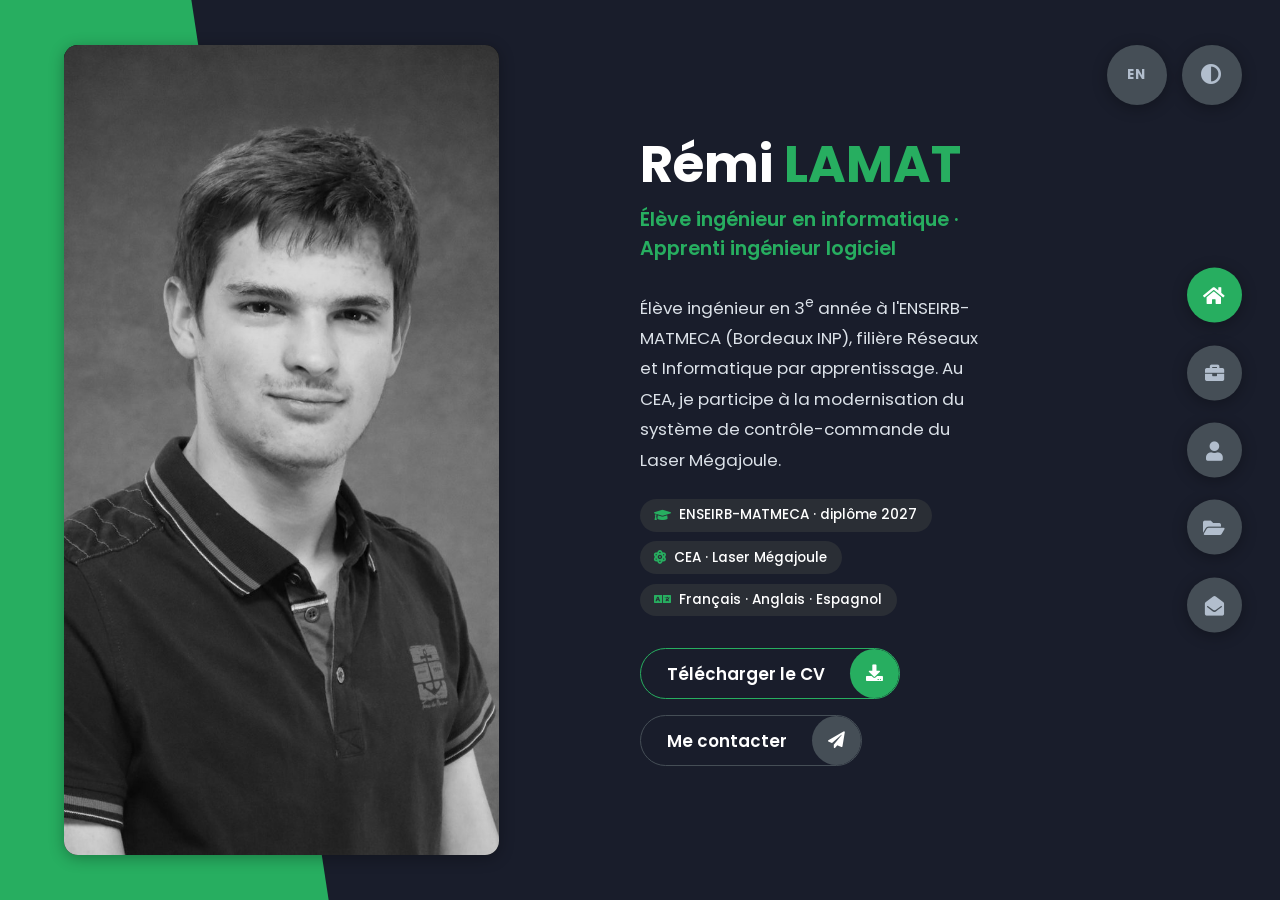
==== commit 72e853b0: "maj" ====
--- a/index.html
+++ b/index.html
@@ -2,661 +2,488 @@
 <html lang="fr">
 <head>
     <meta charset="UTF-8">
-    <meta http-equiv="X-UA-Compatible" content="IE=edge">
     <meta name="viewport" content="width=device-width, initial-scale=1.0">
-    <title>Portfolio</title>
-    <link rel="stylesheet" href="styles/styles.css">
+    <title>Rémi Lamat — Élève ingénieur en informatique</title>
+    <meta name="description" content="Portfolio de Rémi Lamat, élève ingénieur en 3e année à l'ENSEIRB-MATMECA (Réseaux et Informatique) et apprenti ingénieur logiciel au CEA.">
+    <meta property="og:title" content="Rémi Lamat — Portfolio">
+    <meta property="og:description" content="Élève ingénieur à l'ENSEIRB-MATMECA, apprenti ingénieur logiciel au CEA.">
+    <meta property="og:image" content="img/lamat_remi_photo.JPG">
     <link rel="preconnect" href="https://fonts.googleapis.com">
     <link rel="preconnect" href="https://fonts.gstatic.com" crossorigin>
+    <link href="https://fonts.googleapis.com/css2?family=Poppins:wght@400;500;600;700;800&display=swap" rel="stylesheet">
     <link rel="stylesheet" href="https://cdnjs.cloudflare.com/ajax/libs/font-awesome/5.15.4/css/all.min.css" integrity="sha512-1ycn6IcaQQ40/MKBW2W4Rhis/DbILU74C1vSrLJxCq57o941Ym01SwNsOMqvEBFlcgUa6xLiPY/NS5R+E6ztJQ==" crossorigin="anonymous" referrerpolicy="no-referrer" />
-    <link href="https://fonts.googleapis.com/css2?family=Poppins:wght@400;500;600;700;800&display=swap" rel="stylesheet">
+    <link rel="stylesheet" href="styles/styles.css">
 </head>
 <body class="main-content">
+    <!-- ========== ACCUEIL ========== -->
     <header class="container header active" id="home">
         <div class="header-content">
             <div class="left-header">
                 <div class="h-shape"></div>
                 <div class="image">
-                    <!--Photo de profil 408*612-->
-                    <img src="img/lamat_remi_photo.JPG" alt="">
+                    <img src="img/lamat_remi_photo.JPG" alt="Portrait de Rémi Lamat" width="2316" height="1300">
                 </div>
             </div>
             <div class="right-header">
-                <h1 class="name">
-                    <span>LAMAT Rémi</span>
-                    <br><span data-i18n="job_title">Étudiant Ingénieur/Développeur Informatique</span>
-                </h1>
-                <p>
-                    <span data-i18n="header_intro">Étudiant ingénieur à l'ENSEIRB MATMECA de Bordeaux. Actuellement en alternance au CEA en tant qu'ingénieur dans le cadre de la jouvance du Control Commande du Laser Mégajoule.</span>
-                </p>
+                <h1 class="name">Rémi <span>LAMAT</span></h1>
+                <p class="role" data-i18n="job_title">Élève ingénieur en informatique · Apprenti ingénieur logiciel</p>
+                <p class="intro" data-i18n="header_intro">Élève ingénieur en 3<sup>e</sup> année à l'ENSEIRB-MATMECA (Bordeaux INP), filière Réseaux et Informatique par apprentissage. Au CEA, je participe à la modernisation du système de contrôle-commande du Laser Mégajoule.</p>
+                <ul class="header-badges">
+                    <li><i class="fas fa-graduation-cap"></i><span data-i18n="badge_school">ENSEIRB-MATMECA · diplôme 2027</span></li>
+                    <li><i class="fas fa-atom"></i><span data-i18n="badge_cea">CEA · Laser Mégajoule</span></li>
+                    <li><i class="fas fa-language"></i><span data-i18n="badge_lang">Français · Anglais · Espagnol</span></li>
+                </ul>
                 <div class="btn-con">
-                    <a href="pdf/LAMAT_Remi_CV.pdf" class="main-btn cv-download">
-                        <span class="btn-text" data-i18n="download_cv">Download CV</span>
+                    <a href="pdf/LAMAT_Remi_CV.pdf" class="main-btn cv-download" target="_blank" rel="noopener">
+                        <span class="btn-text" data-i18n="download_cv">Télécharger le CV</span>
                         <span class="btn-icon"><i class="fas fa-download"></i></span>
                     </a>
+                    <a href="#contact" class="main-btn ghost" data-goto="contact">
+                        <span class="btn-text" data-i18n="contact_me">Me contacter</span>
+                        <span class="btn-icon"><i class="fas fa-paper-plane"></i></span>
+                    </a>
                 </div>
             </div>
         </div>
     </header>
+
     <main>
-
+        <!-- ========== EXPÉRIENCES ========== -->
         <section class="container work" id="work">
             <div class="main-title">
-                <h2><span data-i18n="work_title">Experiences</span><span class="bg-text" data-i18n="work_bg">professionnelles</span></h2>
+                <h2><span data-i18n="work_title_a">Expériences</span> <span class="accent" data-i18n="work_title_b">pro</span><span class="bg-text" data-i18n="work_bg">Carrière</span></h2>
             </div>
             <div class="about-container">
                 <div class="left-about">
-                    <h4 data-i18n="work_h4">Experiences professionnelles</h4>
-                    <p>
-                        <span data-i18n="work_p">Lors de mon parcours, j'ai eu l'occasion de gagner en experience professionnelle. J'ai effectué plusieurs alternances et stages que vous pourrez retrouver ci-dessous.</span>
-                    </p>
+                    <h4 data-i18n="work_h4">Mon parcours en entreprise</h4>
+                    <p data-i18n="work_p">Trois années d'alternance, dans la banque puis dans la recherche scientifique, et deux stages, dont un à l'étranger, m'ont permis de travailler sur des systèmes en production, au sein d'équipes agiles comme dans des environnements à fortes exigences de fiabilité. En parallèle, je suis auto-entrepreneur et j'ai co-fondé la SARL Xenalis.</p>
                     <div class="btn-con">
-                        <a href="pdf/LAMAT_Remi_CV.pdf" class="main-btn cv-download">
-                            <span class="btn-text" data-i18n="download_cv">Download CV</span>
+                        <a href="pdf/LAMAT_Remi_CV.pdf" class="main-btn cv-download" target="_blank" rel="noopener">
+                            <span class="btn-text" data-i18n="download_cv">Télécharger le CV</span>
                             <span class="btn-icon"><i class="fas fa-download"></i></span>
                         </a>
                     </div>
                 </div>
                 <div class="right-about">
                     <div class="about-item">
-                        <div class="abt-text">
-                            <p class="large-text" data-i18n="work_summary_apprenticeship">2 ans d'alternance</p>
-                            <p class="small-text"><br /><span data-i18n="work_summary_company_cea">CEA</span></p>
-                            <p class="small-text"><br /><span data-i18n="work_summary_company_lbp">La Banque Postale</span></p>
-                        </div>
-                    </div>
-                    <div class="about-item">
-                        <div class="abt-text">
-                            <p class="large-text" data-i18n="work_summary_internship">3 mois de stage</p>
-                            <p class="small-text"><br /><span data-i18n="work_summary_company_lbp">La Banque Postale</span></p>
-                        </div>
-                    </div>
-                </div>
-            </div>
-            <h4 class="stat-title" data-i18n="timeline_title">Ma Timeline</h4>
+                        <p class="large-text" data-i18n="work_fact1_value">3 ans</p>
+                        <p class="small-text" data-i18n="work_fact1_label">d'alternance</p>
+                    </div>
+                    <div class="about-item">
+                        <p class="large-text" data-i18n="work_fact2_value">2 stages</p>
+                        <p class="small-text" data-i18n="work_fact2_label">France · Italie</p>
+                    </div>
+                    <div class="about-item">
+                        <p class="large-text">CEA</p>
+                        <p class="small-text" data-i18n="work_fact3_label">Recherche scientifique</p>
+                    </div>
+                    <div class="about-item">
+                        <p class="large-text">LBP</p>
+                        <p class="small-text" data-i18n="work_fact4_label">Banque &amp; assurance</p>
+                    </div>
+                </div>
+            </div>
+
+            <h4 class="stat-title" data-i18n="work_tl_title">Expériences professionnelles</h4>
             <div class="timeline">
                 <div class="timeline-item">
-                    <div class="tl-icon">
-                        <i class="fas fa-briefcase"></i>
-                    </div>
-                    <p class="tl-duration" data-i18n="work_tl1_duration">septembre 2024 - septembre 2027</p>
-                    <h5 data-i18n-html="work_tl1_title">Alternant<span> - CEA</span></h5>
-                    <p>
-                        <span data-i18n="work_tl1_desc">Ingénieur/Développeur au CEA. Chargé de la jouvance d'une partie du Control Commande du Laser Mégajoule.</span>
-                    </p>
-                </div>
-                <div class="timeline-item">
-                    <div class="tl-icon">
-                        <i class="fas fa-briefcase"></i>
-                    </div>
-                    <p class="tl-duration" data-i18n="work_tl2_duration">août 2023 - août 2024</p>
-                    <h5 data-i18n-html="work_tl2_title">Alternant<span> - La Banque Postale</span></h5>
-                    <p>
-                        <span data-i18n="work_tl2_desc">Tavail à la Banque Postale pour la DSIBA (Direction des Systèmes d'Information Banque et Assurance) en tant que
-                        développeur informatique dans l'équipe Tool. J'ai notamment codé en PhP des applications destinées aux différents collaborateurs. 
-                        Les projets étaient gérés de manière agile. Mon équipe était chargé de l'évolution et la maintenance de 3 applications.</span>
-                    </p>
-                </div>
-                <div class="timeline-item">
-                    <div class="tl-icon">
-                        <i class="fas fa-briefcase"></i>
-                    </div>
-                    <p class="tl-duration" data-i18n="work_tl3_duration">avril 2023 - juin 2023</p>
-                    <h5 data-i18n-html="work_tl3_title">Stagiaire<span> - La Banque Postale</span></h5>
-                    <p>
-                        <span data-i18n="work_tl3_desc">Développeur python dans l'équipe HELP de la DSIBA (Direction des Systèmes d'Information Banque et Assurance), j'étais chargé d'aider à la cartographie du SI de La Banque Postale. Pour se faire j'ai utilisé un ETL
-                        (Extract, Transform, Load) pour récupérer les données et les traiter.</span>
-                    </p>
-                </div>
-            </div>
-            <div class="about-stats">
-                <h4 class="stat-title" data-i18n="work_lang_title">Les langages utilisés :</h4>
-                <div class="progress-bars">
-                    <div class="progress-bar">
-                        <p class="prog-title">PhP</p>
-                       
-                    </div>
-                    <div class="progress-bar">
-                        <p class="prog-title">Python</p>
-                       
-                    </div>
-                    <div class="progress-bar">
-                        <p class="prog-title">SQL</p>
-                        
-                    </div>
-                    <div class="progress-bar">
-                        <p class="prog-title">Bash</p>
-                        
-                    </div>
-                    <div class="progress-bar">
-                        <p class="prog-title">C#</p>
-                        
-                    </div>
-                </div>
-                <h4 class="stat-title" data-i18n="work_tech_title">Les technologies utilisées :</h4>
-                <div class="progress-bars">
-                    <div class="progress-bar">
-                        <p class="prog-title">Git</p>
-                       
-                    </div>
-                    <div class="progress-bar">
-                        <p class="prog-title">Visual Studio Code</p>
-                       
-                    </div>
-                    <div class="progress-bar">
-                        <p class="prog-title">HeidiSQL</p>
-                        
-                    </div>
-                    <div class="progress-bar">
-                        <p class="prog-title">Artifactory</p>
-                        
-                    </div>
-                    <div class="progress-bar">
-                        <p class="prog-title">Red Hat</p>
-                        
-                    </div>
-                    <div class="progress-bar">
-                        <p class="prog-title">Docker</p>
-                        
-                    </div>
-                </div>        
-            </div>
+                    <div class="tl-icon"><i class="fas fa-atom"></i></div>
+                    <p class="tl-duration" data-i18n="work_tl1_duration">Sept. 2024 – sept. 2027</p>
+                    <h5><span data-i18n="work_tl1_title">Apprenti ingénieur logiciel</span><span class="tl-org"> · CEA</span></h5>
+                    <p data-i18n="work_tl1_desc">Modernisation (jouvance) d'une partie du système de contrôle-commande du Laser Mégajoule, une installation de recherche aux exigences élevées en matière de fiabilité et de qualité logicielle.</p>
+                </div>
+                <!-- TODO : compléter le stage en Italie (dates exactes, entreprise, missions, technologies) -->
+                <div class="timeline-item">
+                    <div class="tl-icon"><i class="fas fa-globe-europe"></i></div>
+                    <p class="tl-duration" data-i18n="work_tl2_duration">Été 2026 · 3 mois</p>
+                    <h5><span data-i18n="work_tl2_title">Stagiaire</span><span class="tl-org" data-i18n="work_tl2_org"> · Terranova da Sibari, Italie</span></h5>
+                    <p data-i18n="work_tl2_desc">Stage de trois mois à l'étranger, dans le sud de l'Italie.</p>
+                </div>
+                <div class="timeline-item">
+                    <div class="tl-icon"><i class="fas fa-briefcase"></i></div>
+                    <p class="tl-duration" data-i18n="work_tl3_duration">Août 2023 – juil. 2024</p>
+                    <h5><span data-i18n="work_tl3_title">Apprenti développeur</span><span class="tl-org"> · La Banque Postale</span></h5>
+                    <p data-i18n="work_tl3_desc">Développeur back-end dans l'équipe Tool de la DSIBA (Direction des Systèmes d'Information Banque et Assurance). Développement en PHP d'applications internes ; évolution et maintenance de trois applications en méthode agile (daily meetings, sprint reviews).</p>
+                    <ul class="tags">
+                        <li>PHP</li><li>SQL</li><li>HeidiSQL</li><li>Git</li><li>Agile</li>
+                    </ul>
+                </div>
+                <div class="timeline-item">
+                    <div class="tl-icon"><i class="fas fa-briefcase"></i></div>
+                    <p class="tl-duration" data-i18n="work_tl4_duration">Avr. – juin 2023</p>
+                    <h5><span data-i18n="work_tl4_title">Stagiaire développeur Python</span><span class="tl-org"> · La Banque Postale</span></h5>
+                    <p data-i18n="work_tl4_desc">Équipe HELP de la DSIBA : contribution à la cartographie du système d'information de la banque, à l'aide d'un ETL (Extract, Transform, Load) pour collecter et traiter les données.</p>
+                    <ul class="tags">
+                        <li>Python</li><li>ETL</li><li>SQL</li>
+                    </ul>
+                </div>
+            </div>
+
+            <!-- TODO : compléter (site de Xenalis, dates, activité d'auto-entrepreneur) -->
+            <h4 class="stat-title" data-i18n="entre_title">Entrepreneuriat</h4>
+            <div class="timeline">
+                <div class="timeline-item">
+                    <div class="tl-icon"><i class="fas fa-store"></i></div>
+                    <p class="tl-duration" data-i18n="entre1_duration">En cours</p>
+                    <h5><span data-i18n="entre1_title">Co-fondateur &amp; associé</span><span class="tl-org" data-i18n="entre1_org"> · Xenalis</span></h5>
+                    <p data-i18n="entre1_desc">Création, avec mon frère, de Xenalis, une SARL qui développe une boutique de vente et d'information sur les produits Pokémon. Son positionnement : lutter contre le scalping (achat massif de produits pour les revendre au prix fort) afin que collectionneurs et joueurs puissent acheter au juste prix.</p>
+                    <ul class="tags">
+                        <li data-i18n="tag_ecommerce">E-commerce</li><li data-i18n="tag_creation">Création d'entreprise</li><li data-i18n="tag_management">Gestion</li>
+                    </ul>
+                </div>
+                <div class="timeline-item">
+                    <div class="tl-icon"><i class="fas fa-user-tie"></i></div>
+                    <p class="tl-duration" data-i18n="entre2_duration">En cours</p>
+                    <h5><span data-i18n="entre2_title">Auto-entrepreneur</span></h5>
+                    <p data-i18n="entre2_desc">Activité indépendante menée en parallèle de mes études et de mon alternance.</p>
+                </div>
+            </div>
+
+            <h4 class="stat-title" data-i18n="work_tech_title">Environnement technique en entreprise</h4>
+            <ul class="chips centered">
+                <li>PHP</li><li>Python</li><li>C#</li><li>SQL</li><li>Bash</li>
+                <li>Git</li><li>Docker</li><li>Red Hat Linux</li><li>Artifactory</li><li>HeidiSQL</li><li>VS Code</li>
+            </ul>
         </section>
 
-
-
+        <!-- ========== FORMATION & COMPÉTENCES ========== -->
         <section class="container about" id="about">
             <div class="main-title">
-                <h2><span data-i18n="about_title">Personnelles</span><span class="bg-text" data-i18n="about_bg">informations</span></h2>
+                <h2><span data-i18n="about_title_a">À</span> <span class="accent" data-i18n="about_title_b">propos</span><span class="bg-text" data-i18n="about_bg">Profil</span></h2>
             </div>
             <div class="about-container">
                 <div class="left-about">
-                    <h4 data-i18n="about_h4">Informations personnelles</h4>
-                    <p>
-                        <span data-i18n="about_p">Passionné par l’informatique et notamment le développement, polyvalent, à l’écoute et motivé, j’ai l’habitude du travail en mode projet et par équipe. Je recherche un stage de 3 mois à l'étranger pendant la période Juin/Juillet/Août.</span>
-                    </p>
+                    <h4 data-i18n="about_h4">Qui suis-je ?</h4>
+                    <p data-i18n="about_p">Passionné de développement logiciel, polyvalent et à l'écoute, j'ai l'habitude de travailler en équipe et en mode projet. En dehors des cours, j'entraîne de jeunes joueurs de tennis et je préside Chesseirb, l'association d'échecs de l'ENSEIRB-MATMECA, que j'ai co-fondée.</p>
                     <div class="btn-con">
-                        <a href="pdf/LAMAT_Remi_CV.pdf" class="main-btn cv-download">
-                            <span class="btn-text" data-i18n="download_cv">Download CV</span>
+                        <a href="pdf/LAMAT_Remi_CV.pdf" class="main-btn cv-download" target="_blank" rel="noopener">
+                            <span class="btn-text" data-i18n="download_cv">Télécharger le CV</span>
                             <span class="btn-icon"><i class="fas fa-download"></i></span>
                         </a>
                     </div>
                 </div>
                 <div class="right-about">
                     <div class="about-item">
-                        <div class="abt-text">
-                            <p class="large-text">+10</p>
-                            <p class="small-text" data-i18n-html="about_metric_projects">Projets <br /> Complétés</p>
-                        </div>
-                    </div>
-                    <div class="about-item">
-                        <div class="abt-text">
-                            <p class="large-text">3</p>
-                            <p class="small-text" data-i18n-html="about_metric_years_exp"> Années<br /> d'experience</p>
-                        </div>
-                    </div>
-                    <div class="about-item">
-                        <div class="abt-text">
-                            <p class="large-text">+10</p>
-                            <p class="small-text" data-i18n-html="about_metric_tennis">Années <br /> de tennis</p>
-                        </div>
-                    </div>
-                    <div class="about-item">
-                        <div class="abt-text">
-                            <p class="large-text">100%</p>
-                            <p class="small-text" data-i18n-html="about_metric_motivation">Motivation <br /> Détermination</p>
-                        </div>
-                    </div>
-                </div>
-            </div>
-            <h4 class="stat-title" data-i18n="timeline_title">Ma Timeline</h4>
+                        <p class="large-text">2027</p>
+                        <p class="small-text" data-i18n="about_fact1">Diplôme d'ingénieur</p>
+                    </div>
+                    <div class="about-item">
+                        <p class="large-text" data-i18n="about_fact2_value">3 langues</p>
+                        <p class="small-text" data-i18n="about_fact2_label">FR · EN (B2) · ES (B1)</p>
+                    </div>
+                    <div class="about-item">
+                        <p class="large-text">15/3</p>
+                        <p class="small-text" data-i18n="about_fact3">Classement tennis</p>
+                    </div>
+                    <div class="about-item">
+                        <p class="large-text">Chesseirb</p>
+                        <p class="small-text" data-i18n="about_fact4">Président &amp; co-fondateur</p>
+                    </div>
+                </div>
+            </div>
+
+            <h4 class="stat-title" data-i18n="edu_title">Formation</h4>
             <div class="timeline">
                 <div class="timeline-item">
-                    <div class="tl-icon">
-                        <i class="fas fa-briefcase"></i>
-                    </div>
-                    <p class="tl-duration" data-i18n="about_tl1_duration">2021 - present</p>
-                    <h5 data-i18n-html="about_tl1_title">Étudiant<span> - ENSEIRB MATMECA</span></h5>
-                    <p>
-                        <span data-i18n="about_tl1_desc">Diplôme d'ingénieur dans la filière R&I (Réseau et Informatique). 
-                        Apprentissage du réseau, de l'informatique et de tout le nécéssaire à un ingénieur de ce domaine (mathématiques, physiques, management ...).</span>
-                    </p>
-                </div>
-                <div class="timeline-item">
-                    <div class="tl-icon">
-                        <i class="fas fa-briefcase"></i>
-                    </div>
-                    <p class="tl-duration" data-i18n="about_tl2_duration">2021 - 2024</p>
-                    <h5 data-i18n-html="about_tl2_title">Étudiant<span> - BUT Informatique</span></h5>
-                    <p>
-                        <span data-i18n="about_tl2_desc">Aprentissage des langages de programmation et des bases de données comme Java, C#, C, Python, SQL, HTML, CSS, PHP, bash.
-                        Travail en groupe sur des projets avec Git et GitHub combiné aux methodes agiles.</span>
-                    </p>
-                </div>
-                <div class="timeline-item">
-                    <div class="tl-icon">
-                        <i class="fas fa-briefcase"></i>
-                    </div>
-                    <p class="tl-duration" data-i18n="about_tl3_duration">2018 - 2021</p>
-                    <h5 data-i18n-html="about_tl3_title">Étudiant<span> - Lycée</span></h5>
-                    <p>
-                        <span data-i18n="about_tl3_desc">Bac mention bien en spécialité Maths, phisique chimie et numérique et sciences de l'informatique (non conservé en terminal).
-                        Euro espagnol.</span>
-                    </p>
-                </div>
-                <div class="timeline-item">
-                    <div class="tl-icon">
-                        <i class="fas fa-briefcase"></i>
-                    </div>
-                    <p class="tl-duration" data-i18n="about_tl4_duration">2014 - 2018</p>
-                    <h5 data-i18n-html="about_tl4_title">Étudiant<span> - Collège</span></h5>
-                    <p>
-                        <span data-i18n="about_tl4_desc">Stage d'observation au Laboratoire des pratiques innovantes en Design (LID).
-                        Creation de jeux vidéos avec Scratch.
-                        Création d'un site web avec WordPress.
-                        2ème régional du concours de maths Alkindie.</span>
-                    </p>
-                </div>
-                <div class="timeline-item">
-                    <div class="tl-icon">
-                        <i class="fas fa-briefcase"></i>
-                    </div>
-                    <p class="tl-duration" data-i18n="about_tl5_duration">2019 - 2022</p>
-                    <h5 data-i18n-html="about_tl5_title">Initiateur fédéral<span> - SPUC tennis</span></h5>
-                    <p>
-                        <span data-i18n="about_tl5_desc">Diplome d'initiateur fédéral de tennis et de pré-iniateur de tennis.
-                        Entraineur de jeunes de 6 à 18 ans au SPUC tennis.
-                        Organisation et encadrement bénévole d'animation pour le club.</span>
-                    </p>
-                </div>
-            </div>
-            <div class="about-stats">
-                <h4 class="stat-title" data-i18n="about_skills_title">Mes compétences</h4>
-                <div class="progress-bars"> 
-
-                    <div class="progress-bar">
-                        <p class="prog-title">java</p>                        
-                    </div>
-
-                    <div class="progress-bar">
-                        <p class="prog-title">C</p>                      
-                    </div>
-
-                    <div class="progress-bar">
-                        <p class="prog-title">SQL</p>                        
-                    </div>
-
-                    <div class="progress-bar">
-                        <p class="prog-title">Python</p>   
-                    </div>
-
-                    <div class="progress-bar">
-                        <p class="prog-title">C#</p>
-                    </div>
-                    
-                    <div class="progress-bar">
-                        <p class="prog-title">PHP</p>
-                    </div>
-
-                    <div class="progress-bar">
-                        <p class="prog-title">Symfony</p>  
-                    </div>
-
-                    <div class="progress-bar">
-                        <p class="prog-title">TCP/IP</p>  
-                    </div>
-
-                    <div class="progress-bar">
-                        <p class="prog-title">Méthodologies agiles</p>  
-                    </div>
-
-                    <div class="progress-bar">
-                        <p class="prog-title">html5</p>
-                    </div>
-
-                    <div class="progress-bar">
-                        <p class="prog-title">css3</p>
-                    </div>
-
-                    <div class="progress-bar">
-                        <p class="prog-title">Management</p>
-                    </div>
-
-                    <div class="progress-bar">
-                        <p class="prog-title">Analyse fonctionnelle</p>
-                    </div>
-
+                    <div class="tl-icon"><i class="fas fa-graduation-cap"></i></div>
+                    <p class="tl-duration" data-i18n="edu1_duration">2024 – 2027</p>
+                    <h5><span data-i18n="edu1_title">Diplôme d'ingénieur</span><span class="tl-org"> · ENSEIRB-MATMECA</span></h5>
+                    <p data-i18n="edu1_desc">Bordeaux INP, filière Réseaux et Informatique (R&amp;I) par apprentissage, actuellement en 3<sup>e</sup> année. Génie logiciel, réseaux, systèmes, ainsi que mathématiques et management.</p>
+                </div>
+                <div class="timeline-item">
+                    <div class="tl-icon"><i class="fas fa-graduation-cap"></i></div>
+                    <p class="tl-duration">2021 – 2024</p>
+                    <h5><span data-i18n="edu2_title">BUT Informatique</span><span class="tl-org"> · IUT de Bordeaux</span></h5>
+                    <p data-i18n="edu2_desc">Programmation (Java, C, C#, Python, PHP), bases de données, développement web et Bash. Projets en équipe avec Git/GitHub et méthodes agiles. Troisième année en alternance.</p>
+                </div>
+                <div class="timeline-item">
+                    <div class="tl-icon"><i class="fas fa-school"></i></div>
+                    <p class="tl-duration">2018 – 2021</p>
+                    <h5><span data-i18n="edu3_title">Baccalauréat général, mention Bien</span><span class="tl-org"> · Lycée Pape Clément</span></h5>
+                    <p data-i18n="edu3_desc">Spécialités mathématiques et physique-chimie, option mathématiques expertes. Section européenne espagnol.</p>
+                </div>
+            </div>
+
+            <h4 class="stat-title" data-i18n="engage_title">Engagements</h4>
+            <div class="timeline">
+                <div class="timeline-item">
+                    <div class="tl-icon"><i class="fas fa-chess-knight"></i></div>
+                    <p class="tl-duration" data-i18n="engage1_duration">Association étudiante</p>
+                    <h5><span data-i18n="engage1_title">Président &amp; co-fondateur</span><span class="tl-org"> · Chesseirb</span></h5>
+                    <p data-i18n="engage1_desc">Création et gestion de l'association d'échecs de l'ENSEIRB-MATMECA : organisation d'événements, animation de la communauté et développement du site web.</p>
+                </div>
+                <div class="timeline-item">
+                    <div class="tl-icon"><svg class="tennis-ball" viewBox="0 0 24 24" aria-hidden="true"><circle cx="12" cy="12" r="10" fill="none" stroke="currentColor" stroke-width="2"/><path d="M4.9 4.9a10 10 0 0 1 0 14.2M19.1 4.9a10 10 0 0 0 0 14.2" fill="none" stroke="currentColor" stroke-width="2"/></svg></div>
+                    <p class="tl-duration" data-i18n="engage2_duration">Depuis 2019</p>
+                    <h5><span data-i18n="engage2_title">Entraîneur de tennis</span><span class="tl-org"> · SPUC Tennis, Pessac</span></h5>
+                    <p data-i18n="engage2_desc">Initiateur fédéral (2020). Encadrement de jeunes de 6 à 18 ans, organisation des séances et participation bénévole aux événements du club.</p>
+                </div>
+            </div>
+
+            <h4 class="stat-title" data-i18n="skills_title">Compétences</h4>
+            <div class="skill-groups">
+                <div class="skill-group">
+                    <h5><i class="fas fa-code"></i><span data-i18n="skills_lang">Langages</span></h5>
+                    <ul class="chips">
+                        <li>Python</li><li>Java</li><li>C</li><li>C#</li><li>PHP</li><li>SQL</li><li>Bash</li>
+                    </ul>
+                </div>
+                <div class="skill-group">
+                    <h5><i class="fas fa-globe"></i><span data-i18n="skills_web">Web</span></h5>
+                    <ul class="chips">
+                        <li>HTML</li><li>CSS</li><li>Symfony</li>
+                    </ul>
+                </div>
+                <div class="skill-group">
+                    <h5><i class="fas fa-tools"></i><span data-i18n="skills_tools">Outils &amp; DevOps</span></h5>
+                    <ul class="chips">
+                        <li>Git</li><li>GitHub</li><li>GitLab</li><li>Docker</li><li>Linux</li><li>Maven</li><li>JUnit</li>
+                    </ul>
+                </div>
+                <div class="skill-group">
+                    <h5><i class="fas fa-network-wired"></i><span data-i18n="skills_net">Réseaux</span></h5>
+                    <ul class="chips">
+                        <li>TCP/IP</li><li>DNS</li><li>DHCP</li><li data-i18n="skills_routing">Routage</li><li data-i18n="skills_ssh">Tunnels SSH</li>
+                    </ul>
+                </div>
+                <div class="skill-group">
+                    <h5><i class="fas fa-project-diagram"></i><span data-i18n="skills_methods">Méthodes</span></h5>
+                    <ul class="chips">
+                        <li data-i18n="skills_agile">Agile / Scrum</li><li>Design patterns</li><li data-i18n="skills_tests">Tests &amp; analyse statique</li><li data-i18n="skills_fa">Analyse fonctionnelle</li>
+                    </ul>
+                </div>
+                <div class="skill-group">
+                    <h5><i class="fas fa-language"></i><span data-i18n="skills_languages">Langues</span></h5>
+                    <ul class="chips">
+                        <li data-i18n="lang_fr">Français · natif</li><li data-i18n="lang_en">Anglais · B2</li><li data-i18n="lang_es">Espagnol · B1</li>
+                    </ul>
                 </div>
             </div>
         </section>
 
-        
+        <!-- ========== PROJETS ========== -->
         <section class="container" id="portfolio">
             <div class="main-title">
-                <h2><span data-i18n="portfolio_title_prefix">Mon </span><span data-i18n="portfolio_title_span">Portfolio</span><span class="bg-text" data-i18n="portfolio_bg">My Work</span></h2>
-            </div>
-            <p class="port-text" data-i18n="portfolio_p">
-                Ici vous trouverez mes principaux projets personnels, ainsi que quelques projets académiques plus anciens.
-            </p>
-
-            <h4 class="stat-title portfolio-section-title" data-i18n="featured_title">Projets personnels (mise en avant)</h4>
-            <div class="featured-portfolios portfolios">
-                <div class="portfolio-item">
-                    <div class="image">
-                        <a href="https://crypto-ascend.fr/" target="_blank" rel="noopener noreferrer">
-                            <img src="img/crypto_ascend_logo.png" alt="Crypto Ascend">
-                        </a>
-                    </div>
-                    <div class="hover-items">
-                        <h3 data-i18n="fp1_title">Bot de trading de crypto-monnaies</h3>
-                        <p class="project-desc" data-i18n="fp1_desc">Bot et interface pour automatiser des stratégies de trading. Projet personnel (Crypto Ascend).</p>
-                        <div class="icons">
-                            <a href="https://crypto-ascend.fr/" target="_blank" rel="noopener noreferrer" class="icon" title="Live">
-                                <i class="fas fa-external-link-alt"></i>
-                            </a>
-                            <a href="https://github.com/rlamat/bot_crypto" target="_blank" rel="noopener noreferrer" class="icon" title="GitHub">
-                                <i class="fab fa-github"></i>
-                            </a>
-                        </div>
-                    </div>
-                </div>
-
-                <div class="portfolio-item">
-                    <div class="image">
-                        <a href="https://chesseirb.duckdns.org/" target="_blank" rel="noopener noreferrer">
-                            <img src="img/chesseirb_logo.png" alt="Chesseirb">
-                        </a>
-                    </div>
-                    <div class="hover-items">
-                        <h3 data-i18n="fp2_title">Site de l'association d'échecs (ENSEIRB)</h3>
-                        <p class="project-desc" data-i18n="fp2_desc">Site vitrine + infos club. Président et co-fondateur de l'association.</p>
-                        <div class="icons">
-                            <a href="https://chesseirb.duckdns.org/" target="_blank" rel="noopener noreferrer" class="icon" title="Live">
-                                <i class="fas fa-external-link-alt"></i>
-                            </a>
-                            <a href="https://github.com/rlamat/Chesseirb" target="_blank" rel="noopener noreferrer" class="icon" title="GitHub">
-                                <i class="fab fa-github"></i>
-                            </a>
-                        </div>
-                    </div>
-                </div>
-
-                <div class="portfolio-item">
-                    <div class="image">
-                        <img src="img/featured_lgstats.svg" alt="LG Stats">
-                    </div>
-                    <div class="hover-items">
-                        <h3 data-i18n="fp3_title">Stats Loup-Garou UHC (Minecraft)</h3>
-                        <p class="project-desc" data-i18n="fp3_desc">Visualisation de statistiques de parties et suivi des performances.</p>
-                        <div class="icons">
-                            <a href="https://github.com/rlamat/lg_stats" target="_blank" rel="noopener noreferrer" class="icon" title="GitHub">
-                                <i class="fab fa-github"></i>
-                            </a>
-                        </div>
-                    </div>
-                </div>
-
-                <div class="portfolio-item">
-                    <div class="image">
-                        <img src="img/featured_wrapperai.svg" alt="WrapperAI">
-                    </div>
-                    <div class="hover-items">
-                        <h3 data-i18n="fp4_title">Génération de posts à partir d'une vidéo</h3>
-                        <p class="project-desc" data-i18n="fp4_desc">Outil pour générer automatiquement des posts pour les réseaux sociaux depuis une vidéo.</p>
-                        <div class="icons">
-                            <a href="https://github.com/estelleeat/WrapperAI" target="_blank" rel="noopener noreferrer" class="icon" title="GitHub">
-                                <i class="fab fa-github"></i>
-                            </a>
-                        </div>
-                    </div>
-                </div>
-            </div>
-
-            <h4 class="stat-title portfolio-section-title" data-i18n="older_title">Autres projets (second plan)</h4>
-            <div class="portfolios secondary-portfolios">
-<div class="portfolio-item">
-                    <div class="image">
-                        <img src="img/rsa.jpg" alt="">
-                    </div>
-                    <div class="hover-items">
-                        <h3>
-                            <form method="get" action="zip/LAMAT_Remi_RSA.zip"></form>
-                            <a class="txtURL" href="zip/LAMAT_Remi_RSA.zip"> Project Source </a>
-                        </h3>
-                        <div class="icons">
-                                <form method="get" action="pdf/retexRSA.pdf"></form>
-                                <a href="pdf/LAMAT_Remi_RSA.pdf" class="main-btn">
-                                <span class="btn-icon"><i class="fas fa-download"></i></span>
-                            </a>
-                        </div>
-                    </div>
-                </div>
-                <div class="portfolio-item">
-                    <div class="image">
-                        <img src="img/pong.PNG" alt="">
-                    </div>
-                    <div class="hover-items">
-                        <h3>
-                            <form method="get" action="zip/LAMAT_Remi_Pong.zip"></form>
-                            <a class="txtURL" href="zip/LAMAT_Remi_Pong.zip"> Project Source </a>
-                        </h3>
-                        <div class="icons">
-                                <form method="get" action="pdf/retexPong.pdf"></form>
-                                <a href="pdf/LAMAT_Remi_Rendu_Pong.pdf" class="main-btn">
-                                <span class="btn-icon"><i class="fas fa-download"></i></span>
-                            </a>
-                        </div>
-                    </div>
-                </div>
-                <div class="portfolio-item">
-                    <div class="image">
-                        <img src="img/lowatem.PNG" alt="">
-                    </div>
-                    <div class="hover-items">
-                        <h3>
-                            <form method="get" action="zip/LAMAT_Remi_Lowatem.zip"></form>
-                            <a class="txtURL" href="zip/LAMAT_Remi_Lowatem.zip"> Project Source </a>
-                        </h3>                        <div class="icons">
-                            <form method="get" action="pdf/retexLowatem.pdf"></form>
-                            <a href="pdf/LAMAT_Remi_Lowatem.pdf" class="main-btn">
-                                <span class="btn-icon"><i class="fas fa-download"></i></span>
-                            </a>
-                        </div>
-                    </div>
-                </div>
-                <div class="portfolio-item">
-                    <div class="image">
-                        <img src="img/jpo.PNG" alt="">
-                    </div>
-                    <div class="hover-items">
-                        <h3>
-                            <form method="get" action="zip/LAMAT_Remi_Atelier_Processing.zip"></form>
-                            <a class="txtURL" href="zip/LAMAT_Remi_Atelier_Processing.zip"> Project Source </a>
-                        </h3>                        <div class="icons">
-                            <form method="get" action="pdf/retexJPO.pdf"></form>
-                            <a href="pdf/LAMAT_Remi_Rendu_JPO.pdf" class="main-btn">
-                                <span class="btn-icon"><i class="fas fa-download"></i></span>
-                            </a>
-                        </div>
-                    </div>
-                </div>
-                <div class="portfolio-item">
-                    <div class="image">
-                        <img src="img/installation-poste.PNG" alt="">
-                    </div>
-                    <div class="hover-items">
-                        <h3>
-                            <form method="get" action="zip/LAMAT_Remi_InstallationPoste.zip"></form>
-                            <a class="txtURL" href="zip/LAMAT_Remi_InstallationPoste.zip"> Project Source </a>
-                        </h3>                        <div class="icons">
-                            <form method="get" action="pdf/retexInstallationPoste.pdf"></form>
-                            <a href="pdf/LAMAT_Remi_Installation_Poste.pdf" class="main-btn">
-                                <span class="btn-icon"><i class="fas fa-download"></i></span>
-                            </a>
-                        </div>
-                    </div>
-                </div>
-                <div class="portfolio-item">
-                    <div class="image">
-                        <img src="img/gestion-entreprise.PNG" alt="">
-                    </div>
-                    <div class="hover-items">
-                        <h3>
-                            <form method="get" action="zip/LAMAT_Remi_Gestion_Entreprise.zip"></form>
-                            <a class="txtURL" href="zip/LAMAT_Remi_Gestion_Entreprise.zip"> Project Source </a>
-                        </h3>                        <div class="icons">
-                            <form method="get" action="pdf/retexGestionEntreprise.pdf"></form>
-                            <a href="pdf/LAMAT_Remi_Gestion.pdf" class="main-btn">
-                                <span class="btn-icon"><i class="fas fa-download"></i></span>
-                            </a>
-                        </div>
-                    </div>
-                </div>
-                <div class="portfolio-item">
-                    <div class="image">
-                        <img src="img/bd.PNG" alt="">
-                    </div>
-                    <div class="hover-items">
-                        <h3>
-                            <form method="get" action="zip/LAMAT_Remi_Base_De_Donnees.zip"></form>
-                            <a class="txtURL" href="zip/LAMAT_Remi_Base_De_Donnees.zip"> Project Source </a>
-                        </h3>                        <div class="icons">
-                            <form method="get" action="pdf/retexBD.pdf"></form>
-                            <a href="pdf/LAMAT_Remi_Base_De_Donees.pdf" class="main-btn">
-                                <span class="btn-icon"><i class="fas fa-download"></i></span>
-                            </a>
-                        </div>
-                    </div>
-                </div>
-                <div class="portfolio-item">
-                    <div class="image">
-                        <img src="img/web.PNG" alt="">
-                    </div>
-                    <div class="hover-items">
-                        <h3>
-                            <form method="get" action="zip/LAMAT_Remi_Web.zip"></form>
-                            <a class="txtURL" href="zip/LAMAT_Remi_Web.zip"> Project Source </a>
-                        </h3>                        <div class="icons">
-                            <form method="get" action="pdf/retexWeb.pdf"></form>
-                            <a href="pdf/LAMAT_Remi_Web.pdf" class="main-btn">
-                                <span class="btn-icon"><i class="fas fa-download"></i></span>
-                            </a>
-                        </div>
-                    </div>
-                </div>
-                <div class="portfolio-item">
-                    <div class="image">
-                        <a href="https://woodeo.valentinraillard.fr/">
-                            <img src="img/woodeo.png" alt="">
-                        </a>
-                    </div>
-                </div>
+                <h2><span data-i18n="portfolio_title_a">Mes</span> <span class="accent" data-i18n="portfolio_title_b">projets</span><span class="bg-text">Portfolio</span></h2>
+            </div>
+            <p class="port-text" data-i18n="portfolio_p">Une sélection de projets personnels, suivie de projets académiques réalisés à l'IUT.</p>
+
+            <h4 class="stat-title" data-i18n="featured_title">Projets personnels</h4>
+            <div class="projects featured">
+                <article class="project-card">
+                    <a class="project-image logo" href="https://crypto-ascend.fr/" target="_blank" rel="noopener noreferrer">
+                        <img src="img/crypto_ascend_logo.webp" alt="Logo Crypto Ascend" loading="lazy">
+                    </a>
+                    <div class="project-body">
+                        <h3 data-i18n="fp1_title">Crypto Ascend — bot de trading</h3>
+                        <p data-i18n="fp1_desc">Bot et interface web permettant d'automatiser des stratégies de trading de crypto-monnaies.</p>
+                        <div class="project-links">
+                            <a href="https://crypto-ascend.fr/" target="_blank" rel="noopener noreferrer"><i class="fas fa-external-link-alt"></i><span data-i18n="link_site">Site</span></a>
+                            <a href="https://github.com/rlamat/bot_crypto" target="_blank" rel="noopener noreferrer"><i class="fab fa-github"></i>GitHub</a>
+                        </div>
+                    </div>
+                </article>
+                <article class="project-card">
+                    <a class="project-image logo" href="https://chesseirb.duckdns.org/" target="_blank" rel="noopener noreferrer">
+                        <img src="img/chesseirb_logo.webp" alt="Logo Chesseirb" loading="lazy">
+                    </a>
+                    <div class="project-body">
+                        <h3 data-i18n="fp2_title">Chesseirb — site de l'association</h3>
+                        <p data-i18n="fp2_desc">Site de l'association d'échecs de l'ENSEIRB-MATMECA : présentation du club, événements et informations pratiques.</p>
+                        <div class="project-links">
+                            <a href="https://chesseirb.duckdns.org/" target="_blank" rel="noopener noreferrer"><i class="fas fa-external-link-alt"></i><span data-i18n="link_site">Site</span></a>
+                            <a href="https://github.com/rlamat/Chesseirb" target="_blank" rel="noopener noreferrer"><i class="fab fa-github"></i>GitHub</a>
+                        </div>
+                    </div>
+                </article>
+                <article class="project-card">
+                    <div class="project-image">
+                        <img src="img/featured_lgstats.svg" alt="Illustration LG Stats" loading="lazy">
+                    </div>
+                    <div class="project-body">
+                        <h3 data-i18n="fp3_title">LG Stats — Loup-Garou UHC</h3>
+                        <p data-i18n="fp3_desc">Visualisation des statistiques de parties Minecraft et suivi des performances des joueurs.</p>
+                        <div class="project-links">
+                            <a href="https://github.com/rlamat/lg_stats" target="_blank" rel="noopener noreferrer"><i class="fab fa-github"></i>GitHub</a>
+                        </div>
+                    </div>
+                </article>
+                <article class="project-card">
+                    <div class="project-image">
+                        <img src="img/featured_wrapperai.svg" alt="Illustration WrapperAI" loading="lazy">
+                    </div>
+                    <div class="project-body">
+                        <h3 data-i18n="fp4_title">WrapperAI — posts à partir d'une vidéo</h3>
+                        <p data-i18n="fp4_desc">Outil qui génère automatiquement des publications pour les réseaux sociaux à partir d'une vidéo.</p>
+                        <div class="project-links">
+                            <a href="https://github.com/estelleeat/WrapperAI" target="_blank" rel="noopener noreferrer"><i class="fab fa-github"></i>GitHub</a>
+                        </div>
+                    </div>
+                </article>
+            </div>
+
+            <h4 class="stat-title" data-i18n="older_title">Projets académiques (IUT)</h4>
+            <div class="projects secondary">
+                <article class="project-card">
+                    <div class="project-image"><img src="img/rsa.webp" alt="" loading="lazy"></div>
+                    <div class="project-body">
+                        <h3 data-i18n="ap_rsa_title">Chiffrement RSA</h3>
+                        <p data-i18n="ap_rsa_desc">Simulation d'un échange de messages chiffrés avec RSA.</p>
+                        <ul class="tags"><li>Python</li></ul>
+                        <div class="project-links">
+                            <a href="pdf/LAMAT_Remi_RSA.pdf" target="_blank" rel="noopener"><i class="fas fa-file-pdf"></i><span data-i18n="link_report">Rapport</span></a>
+                            <a href="zip/LAMAT_Remi_RSA.zip" download><i class="fas fa-file-archive"></i><span data-i18n="link_source">Sources</span></a>
+                        </div>
+                    </div>
+                </article>
+                <article class="project-card">
+                    <div class="project-image"><img src="img/lowatem.webp" alt="" loading="lazy"></div>
+                    <div class="project-body">
+                        <h3 data-i18n="ap_lowatem_title">Lowatem — IA de jeu</h3>
+                        <p data-i18n="ap_lowatem_desc">Implémentation des règles d'un jeu de plateau, tests unitaires, puis conception et optimisation d'une IA.</p>
+                        <ul class="tags"><li>Java</li></ul>
+                        <div class="project-links">
+                            <a href="pdf/LAMAT_Remi_Lowatem.pdf" target="_blank" rel="noopener"><i class="fas fa-file-pdf"></i><span data-i18n="link_report">Rapport</span></a>
+                            <a href="zip/LAMAT_Remi_Lowatem.zip" download><i class="fas fa-file-archive"></i><span data-i18n="link_source">Sources</span></a>
+                        </div>
+                    </div>
+                </article>
+                <article class="project-card">
+                    <div class="project-image"><img src="img/woodeo.webp" alt="" loading="lazy"></div>
+                    <div class="project-body">
+                        <h3>Woodeo</h3>
+                        <p data-i18n="ap_woodeo_desc">Application web de suivi de séries et d'animés, réalisée en équipe.</p>
+                        <ul class="tags"><li>Web</li></ul>
+                        <div class="project-links">
+                            <a href="https://woodeo.valentinraillard.fr/" target="_blank" rel="noopener noreferrer"><i class="fas fa-external-link-alt"></i><span data-i18n="link_site">Site</span></a>
+                        </div>
+                    </div>
+                </article>
+                <article class="project-card">
+                    <div class="project-image"><img src="img/pong.webp" alt="" loading="lazy"></div>
+                    <div class="project-body">
+                        <h3>Pong</h3>
+                        <p data-i18n="ap_pong_desc">Reproduction du jeu Pong : menus, pause, gestion du score et mode multi-balles.</p>
+                        <ul class="tags"><li>Processing</li></ul>
+                        <div class="project-links">
+                            <a href="pdf/LAMAT_Remi_Rendu_Pong.pdf" target="_blank" rel="noopener"><i class="fas fa-file-pdf"></i><span data-i18n="link_report">Rapport</span></a>
+                            <a href="zip/LAMAT_Remi_Pong.zip" download><i class="fas fa-file-archive"></i><span data-i18n="link_source">Sources</span></a>
+                        </div>
+                    </div>
+                </article>
+                <article class="project-card">
+                    <div class="project-image"><img src="img/jpo.webp" alt="" loading="lazy"></div>
+                    <div class="project-body">
+                        <h3 data-i18n="ap_jpo_title">Atelier Processing (JPO)</h3>
+                        <p data-i18n="ap_jpo_desc">Jeu à compléter et TD guidé pour initier les visiteurs des portes ouvertes à la programmation.</p>
+                        <ul class="tags"><li>Processing</li></ul>
+                        <div class="project-links">
+                            <a href="pdf/LAMAT_Remi_Rendu_JPO.pdf" target="_blank" rel="noopener"><i class="fas fa-file-pdf"></i><span data-i18n="link_report">Rapport</span></a>
+                            <a href="zip/LAMAT_Remi_Atelier_Processing.zip" download><i class="fas fa-file-archive"></i><span data-i18n="link_source">Sources</span></a>
+                        </div>
+                    </div>
+                </article>
+                <article class="project-card">
+                    <div class="project-image"><img src="img/bd.webp" alt="" loading="lazy"></div>
+                    <div class="project-body">
+                        <h3 data-i18n="ap_bd_title">Base de données</h3>
+                        <p data-i18n="ap_bd_desc">Modélisation d'une base, script de peuplement et requêtes SQL répondant à un cahier des charges.</p>
+                        <ul class="tags"><li>SQL</li></ul>
+                        <div class="project-links">
+                            <a href="pdf/LAMAT_Remi_Base_De_Donees.pdf" target="_blank" rel="noopener"><i class="fas fa-file-pdf"></i><span data-i18n="link_report">Rapport</span></a>
+                            <a href="zip/LAMAT_Remi_Base_De_Donnees.zip" download><i class="fas fa-file-archive"></i><span data-i18n="link_source">Sources</span></a>
+                        </div>
+                    </div>
+                </article>
+                <article class="project-card">
+                    <div class="project-image"><img src="img/web.webp" alt="" loading="lazy"></div>
+                    <div class="project-body">
+                        <h3 data-i18n="ap_web_title">Site web vitrine</h3>
+                        <p data-i18n="ap_web_desc">Persona, maquette puis intégration responsive en HTML/CSS, sans JavaScript.</p>
+                        <ul class="tags"><li>HTML</li><li>CSS</li></ul>
+                        <div class="project-links">
+                            <a href="pdf/LAMAT_Remi_Web.pdf" target="_blank" rel="noopener"><i class="fas fa-file-pdf"></i><span data-i18n="link_report">Rapport</span></a>
+                            <a href="zip/LAMAT_Remi_Web.zip" download><i class="fas fa-file-archive"></i><span data-i18n="link_source">Sources</span></a>
+                        </div>
+                    </div>
+                </article>
+                <article class="project-card">
+                    <div class="project-image"><img src="img/installation-poste.webp" alt="" loading="lazy"></div>
+                    <div class="project-body">
+                        <h3 data-i18n="ap_install_title">Installation de postes</h3>
+                        <p data-i18n="ap_install_desc">Mise en place de machines virtuelles : comptes, droits par rôle et outils de développement.</p>
+                        <ul class="tags"><li>Linux</li></ul>
+                        <div class="project-links">
+                            <a href="pdf/LAMAT_Remi_Installation_Poste.pdf" target="_blank" rel="noopener"><i class="fas fa-file-pdf"></i><span data-i18n="link_report">Rapport</span></a>
+                            <a href="zip/LAMAT_Remi_InstallationPoste.zip" download><i class="fas fa-file-archive"></i><span data-i18n="link_source">Sources</span></a>
+                        </div>
+                    </div>
+                </article>
+                <article class="project-card">
+                    <div class="project-image"><img src="img/gestion-entreprise.webp" alt="" loading="lazy"></div>
+                    <div class="project-body">
+                        <h3 data-i18n="ap_gestion_title">Création d'entreprise</h3>
+                        <p data-i18n="ap_gestion_desc">Entreprise fictive : identité visuelle, analyses PESTEL et SWOT, organigramme et prévisions.</p>
+                        <ul class="tags"><li data-i18n="tag_management">Gestion</li></ul>
+                        <div class="project-links">
+                            <a href="pdf/LAMAT_Remi_Gestion.pdf" target="_blank" rel="noopener"><i class="fas fa-file-pdf"></i><span data-i18n="link_report">Rapport</span></a>
+                            <a href="zip/LAMAT_Remi_Gestion_Entreprise.zip" download><i class="fas fa-file-archive"></i><span data-i18n="link_source">Sources</span></a>
+                        </div>
+                    </div>
+                </article>
             </div>
         </section>
 
-
-
-
-
+        <!-- ========== CONTACT ========== -->
         <section class="container contact" id="contact">
-            <div class="contact-container">
-                <div class="main-title">
-                    <h2><span data-i18n="contact_title_prefix">Me </span><span data-i18n="contact_title_span">Contacter</span><span class="bg-text" data-i18n="contact_bg">Contact</span></h2>
-                </div>
-                <div class="contact-content-con">
-                    <div class="left-contact">
-                        <h4 data-i18n="contact_h4">Pour me contacter :</h4>
-                        <div class="contact-info">
-                            <div class="contact-item">
-                                <div class="icon">
-                                    <i class="fas fa-map-marker-alt"></i>
-                                    <span><span data-i18n="contact_addr">Adresse ➔ 4 rue Bengaline 33600 Pessac France</span></span>
-                                </div>
-                            </div>
-                            <div class="contact-item">
-                                <div class="icon">
-                                    <i class="fas fa-envelope"></i>
-                                    <span><span data-i18n="contact_email">Email ➔ remi.lamat@gmail.com</span></span>
-                                </div>
-
-                            </div>
-                            <div class="contact-item">
-                                <div class="icon">
-                                    <i class="fas fa-user-graduate"></i>
-                                    <span><span data-i18n="contact_edu">Education ➔ ENSEIRB MATMECA Bordeaux</span></span>
-                                </div>
-                            </div>
-                            <div class="contact-item">
-                                <div class="icon">
-                                    <i class="fas fa-mobile"></i>
-                                    <span><span data-i18n="contact_phone">Téléphone mobile ➔ 06 24 01 54 75</span></span>
-                                </div>
-                            </div>
-                            <div class="contact-item">
-                                <div class="icon">
-                                    <i class="fas fa-globe-africa"></i>
-                                    <span><span data-i18n="contact_lang">Languages ➔ Français, anglais et espagnol</span></span>
-                                </div>
-                            </div>
-                        </div>
-                        <div class="about-stats">
-                            <h4 class="stat-title" id="reseaux"><span data-i18n="networks">Mes réseaux :</span></h4>
-
-                                <div class="contact-icons">
-                                    <div class="contact-icon">
-                                        <a href="https://gitlab.com/rlamat" target="_blank">
-                                            <i class="fab fa-gitlab"></i>
-                                        </a>
-                                    </div>
-
-                                    <div class="contact-icon">
-                                        <a href="https://www.linkedin.com/in/r%C3%A9mi-lamat-91556b241/" target="_blank">
-                                            <i class="fab fa-linkedin"></i>
-                                        </a>
-                                    </div>
-
-
-                                    <div class="contact-icon">
-                                        <a href="https://github.com/rlamat" target="_blank">
-                                            <i class="fab fa-github"></i>
-                                        </a>
-                                    </div>
- 
-                                    <div class="contact-icon">
-                                        <a href="https://www.instagram.com/remilamat" target="_blank">
-                                            <i class="fab fa-instagram"></i>
-                                        </a>
-                                    </div>
-                                </div>
-
-                        </div>
-                    </div>
-                </div>  
+            <div class="main-title">
+                <h2><span data-i18n="contact_title_a">Me</span> <span class="accent" data-i18n="contact_title_b">contacter</span><span class="bg-text">Contact</span></h2>
+            </div>
+            <p class="port-text" data-i18n="contact_p">Une question, une opportunité ? N'hésitez pas à m'écrire, je réponds rapidement.</p>
+            <div class="contact-grid">
+                <a class="contact-card" href="mailto:remi.lamat@gmail.com">
+                    <i class="fas fa-envelope"></i>
+                    <span class="contact-label">Email</span>
+                    <span class="contact-value">remi.lamat@gmail.com</span>
+                </a>
+                <a class="contact-card" href="tel:+33624015475">
+                    <i class="fas fa-phone"></i>
+                    <span class="contact-label" data-i18n="contact_phone">Téléphone</span>
+                    <span class="contact-value">+33 6 24 01 54 75</span>
+                </a>
+                <a class="contact-card" href="https://www.linkedin.com/in/r%C3%A9mi-lamat-91556b241/" target="_blank" rel="noopener noreferrer">
+                    <i class="fab fa-linkedin"></i>
+                    <span class="contact-label">LinkedIn</span>
+                    <span class="contact-value">Rémi Lamat</span>
+                </a>
+                <a class="contact-card" href="https://github.com/rlamat" target="_blank" rel="noopener noreferrer">
+                    <i class="fab fa-github"></i>
+                    <span class="contact-label">GitHub</span>
+                    <span class="contact-value">rlamat</span>
+                </a>
+                <a class="contact-card" href="https://gitlab.com/rlamat" target="_blank" rel="noopener noreferrer">
+                    <i class="fab fa-gitlab"></i>
+                    <span class="contact-label">GitLab</span>
+                    <span class="contact-value">rlamat</span>
+                </a>
+                <div class="contact-card">
+                    <i class="fas fa-map-marker-alt"></i>
+                    <span class="contact-label" data-i18n="contact_location">Localisation</span>
+                    <span class="contact-value" data-i18n="contact_city">Bordeaux, France</span>
+                </div>
             </div>
         </section>
     </main>
 
-    <div class="controls">
-        <div class="control active-btn" data-id="home" >
-            <i class="fas fa-home"></i>
-        </div>
-        <div class="control" data-id="work">
-            <i class="fas fa-briefcase"></i>
-        </div>
-        <div class="control" data-id="about">
-            <i class="fas fa-user"></i>
-        </div>
-        <div class="control" data-id="portfolio">
-            <i class="fas fa-folder-open"></i>
-        </div>
-        <div class="control" data-id="contact">
-            <i class="fas fa-envelope-open"></i>
-        </div>
-    </div>
-    <div class="lang-btn"><span class="lang-label">FR</span></div>
-    <div class="theme-btn">
-        <i class="fas fa-adjust"></i>
-    </div>
+    <nav class="controls" aria-label="Navigation">
+        <button type="button" class="control active-btn" data-id="home"><i class="fas fa-home"></i><span class="control-label" data-i18n="nav_home">Accueil</span></button>
+        <button type="button" class="control" data-id="work"><i class="fas fa-briefcase"></i><span class="control-label" data-i18n="nav_work">Expériences</span></button>
+        <button type="button" class="control" data-id="about"><i class="fas fa-user"></i><span class="control-label" data-i18n="nav_about">À propos</span></button>
+        <button type="button" class="control" data-id="portfolio"><i class="fas fa-folder-open"></i><span class="control-label" data-i18n="nav_portfolio">Projets</span></button>
+        <button type="button" class="control" data-id="contact"><i class="fas fa-envelope-open"></i><span class="control-label" data-i18n="nav_contact">Contact</span></button>
+    </nav>
+    <button type="button" class="lang-btn" aria-label="Switch to English"><span class="lang-label">EN</span></button>
+    <button type="button" class="theme-btn" aria-label="Changer de thème"><i class="fas fa-adjust"></i></button>
     <script src="app.js"></script>
 </body>
-</html>+</html>
--- a/styles/styles.css
+++ b/styles/styles.css
@@ -8,39 +8,38 @@
 :root {
   --color-primary: #191d2b;
   --color-secondary: #27AE60;
+  --color-on-secondary: #FFFFFF;
   --color-white: #FFFFFF;
   --color-black: #000;
-  --color-grey0: #f8f8f8;
   --color-grey-1: #dbe1e8;
   --color-grey-2: #b2becd;
   --color-grey-3: #6c7983;
   --color-grey-4: #454e56;
   --color-grey-5: #2a2e35;
-  --color-grey-6: #12181b;
+  --color-card: #1f2433;
   --br-sm-2: 14px;
   --box-shadow-1: 0 3px 15px rgba(0,0,0,.3);
 }
 
 .light-mode {
   --color-primary: #FFFFFF;
-  --color-secondary: #F56692;
-  --color-white: #454e56;
-  --color-black: #000;
-  --color-grey0: #f8f8f8;
-  --color-grey-1: #6c7983;
-  --color-grey-2: #6c7983;
+  --color-secondary: #1E8449;
+  --color-white: #2a2e35;
+  --color-grey-1: #454e56;
+  --color-grey-2: #5b6670;
   --color-grey-3: #6c7983;
-  --color-grey-4: #454e56;
-  --color-grey-5: #f8f8f8;
-  --color-grey-6: #12181b;
+  --color-grey-4: #e3e7ec;
+  --color-grey-5: #e9ecf0;
+  --color-card: #f6f8fa;
+  --box-shadow-1: 0 3px 12px rgba(0,0,0,.12);
 }
 
 body {
   background-color: var(--color-primary);
   font-family: "Poppins", sans-serif;
-  font-size: 1.1rem;
+  font-size: 1.05rem;
   color: var(--color-white);
-  transition: all 0.4s ease-in-out;
+  transition: background-color 0.4s ease-in-out, color 0.4s ease-in-out;
 }
 
 a {
@@ -48,6 +47,17 @@
   text-decoration: none;
   color: inherit;
   font-family: inherit;
+}
+
+button {
+  font-family: inherit;
+  border: none;
+  color: inherit;
+}
+
+:focus-visible {
+  outline: 2px solid var(--color-secondary);
+  outline-offset: 3px;
 }
 
 header {
@@ -75,7 +85,7 @@
 
 .active {
   display: block;
-  animation: appear 1s ease-in-out;
+  animation: appear 0.6s ease-in-out;
   transform: translateY(0) scaleY(1);
 }
 @keyframes appear {
@@ -87,6 +97,11 @@
   }
 }
 
+@media (prefers-reduced-motion: reduce) {
+  .active {
+    animation: none;
+  }
+}
 .controls {
   position: fixed;
   z-index: 10;
@@ -99,7 +114,7 @@
   transform: translateY(-50%);
 }
 .controls .control {
-  padding: 1rem;
+  position: relative;
   cursor: pointer;
   background-color: var(--color-grey-4);
   width: 55px;
@@ -110,45 +125,79 @@
   align-items: center;
   margin: 0.7rem 0;
   box-shadow: var(--box-shadow-1);
+  transition: background-color 0.3s ease-in-out;
 }
 .controls .control i {
   font-size: 1.2rem;
   color: var(--color-grey-2);
   pointer-events: none;
 }
+.controls .control .control-label {
+  position: absolute;
+  right: calc(100% + 0.8rem);
+  top: 50%;
+  transform: translateY(-50%) translateX(6px);
+  white-space: nowrap;
+  font-size: 0.85rem;
+  font-weight: 500;
+  padding: 0.3rem 0.8rem;
+  border-radius: 6px;
+  background-color: var(--color-grey-5);
+  color: var(--color-white);
+  box-shadow: var(--box-shadow-1);
+  opacity: 0;
+  pointer-events: none;
+  transition: all 0.2s ease-in-out;
+}
+.controls .control:hover .control-label, .controls .control:focus-visible .control-label {
+  opacity: 1;
+  transform: translateY(-50%) translateX(0);
+}
 .controls .active-btn {
   background-color: var(--color-secondary);
-  transition: all 0.4s ease-in-out;
 }
 .controls .active-btn i {
-  color: var(--color-white);
-}
-
-.theme-btn {
+  color: var(--color-on-secondary);
+}
+
+.theme-btn,
+.lang-btn {
   top: 5%;
   right: 3%;
-  width: 70px;
-  height: 70px;
+  width: 60px;
+  height: 60px;
   border-radius: 50%;
   background-color: var(--color-grey-4);
   cursor: pointer;
   position: fixed;
+  z-index: 11;
   display: flex;
   justify-content: center;
   align-items: center;
-  box-shadow: 0 3px 15px rgba(0, 0, 0, 0.3);
-  transition: all 0.1s ease-in-out;
-}
-.theme-btn:active {
+  box-shadow: var(--box-shadow-1);
+  transition: transform 0.1s ease-in-out;
+}
+.theme-btn:active,
+.lang-btn:active {
   transform: translateY(-3px);
 }
-.theme-btn i {
-  font-size: 1.4rem;
+.theme-btn i,
+.lang-btn i {
+  font-size: 1.3rem;
   color: var(--color-grey-2);
   pointer-events: none;
 }
 
-/*Header-content*/
+.lang-btn {
+  right: calc(3% + 75px);
+}
+.lang-btn .lang-label {
+  font-weight: 700;
+  letter-spacing: 1px;
+  color: var(--color-grey-2);
+}
+
+/* Header */
 .header-content {
   display: grid;
   grid-template-columns: repeat(2, 1fr);
@@ -175,17 +224,21 @@
   height: 90%;
   width: 68%;
   margin-left: 4rem;
+  overflow: hidden;
   background-color: var(--color-black);
-  transition: all 0.4s ease-in-out;
-}
-
+  box-shadow: var(--box-shadow-1);
+}
 .header-content .left-header .image img {
   width: 100%;
   height: 100%;
   object-fit: cover;
-  transition: all 0.4s ease-in-out;
-}
-
+  object-position: 50% 30%;
+  transition: filter 0.4s ease-in-out;
+  filter: grayscale(100%);
+}
+.header-content .left-header .image img:hover {
+  filter: grayscale(0);
+}
 .header-content .right-header {
   display: flex;
   flex-direction: column;
@@ -193,146 +246,99 @@
   padding-right: 18rem;
 }
 .header-content .right-header .name {
-  font-size: 3rem;
+  font-size: 3.2rem;
+  line-height: 1.2;
 }
 .header-content .right-header .name span {
   color: var(--color-secondary);
 }
-.header-content .right-header p {
+.header-content .right-header .role {
+  margin-top: 0.6rem;
+  font-size: 1.2rem;
+  font-weight: 600;
+  color: var(--color-secondary);
+}
+.header-content .right-header .intro {
   margin: 1.5rem 0;
-  line-height: 2rem;
-}
-
-/*About*/
+  line-height: 1.9rem;
+  color: var(--color-grey-1);
+}
+
+.header-badges {
+  display: flex;
+  flex-wrap: wrap;
+  gap: 0.6rem;
+  margin-bottom: 2rem;
+}
+.header-badges li {
+  display: flex;
+  align-items: center;
+  gap: 0.5rem;
+  padding: 0.4rem 0.9rem;
+  border-radius: 30px;
+  background-color: var(--color-grey-5);
+  font-size: 0.85rem;
+  font-weight: 500;
+}
+.header-badges li i {
+  color: var(--color-secondary);
+}
+
+/* About / key facts */
 .about-container {
   display: grid;
   grid-template-columns: repeat(2, 1fr);
   padding-top: 3.5rem;
-  padding-bottom: 5rem;
+  padding-bottom: 3rem;
 }
 .about-container .right-about {
   display: grid;
   grid-template-columns: repeat(2, 1fr);
-  grid-gap: 2rem;
+  grid-gap: 1.5rem;
+  align-content: start;
 }
 .about-container .right-about .about-item {
+  padding: 1.5rem;
   border: 1px solid var(--color-grey-5);
-  border-radius: 5px;
-  transition: all 0.4s ease-in-out;
-  box-shadow: 1px 2px 15px rgba(0, 0, 0, 0.1);
-}
-
+  border-radius: 8px;
+  background-color: var(--color-card);
+  transition: transform 0.3s ease-in-out, border-color 0.3s ease-in-out;
+}
 .about-container .right-about .about-item:hover {
-  cursor: default;
-  transform: translateY(-5px);
-  border: 1px solid var(--color-secondary);
-  box-shadow: 1px 4px 15px rgba(0, 0, 0, 0.32);
-}
-
-.about-container .right-about .about-item .abt-text {
-  padding: 1.5rem;
-  display: flex;
-  flex-direction: column;
-}
-.about-container .right-about .about-item .abt-text .large-text {
-  font-size: 3rem;
+  transform: translateY(-4px);
+  border-color: var(--color-secondary);
+}
+.about-container .right-about .about-item .large-text {
+  font-size: clamp(1.5rem, 2vw, 2.2rem);
   font-weight: 700;
+  line-height: 1.2;
   color: var(--color-secondary);
 }
-.about-container .right-about .about-item .abt-text .small-text {
-  padding-left: 3rem;
-  position: relative;
+.about-container .right-about .about-item .small-text {
+  margin-top: 0.5rem;
   text-transform: uppercase;
-  font-size: 1.2rem;
-  color: var(--color-grey-1);
-  letter-spacing: 2px;
-}
-.about-container .right-about .about-item .abt-text .small-text::before {
-  content: "";
-  position: absolute;
-  left: 0;
-  top: 15px;
-  width: 2rem;
-  height: 2px;
-  background-color: var(--color-grey-5);
+  font-size: 0.85rem;
+  color: var(--color-grey-2);
+  letter-spacing: 1.5px;
 }
 .about-container .left-about {
   padding-right: 5rem;
 }
+.about-container .left-about h4 {
+  font-size: 1.8rem;
+  text-transform: uppercase;
+}
 .about-container .left-about p {
-  line-height: 2rem;
-  padding: 1rem;
+  line-height: 1.9rem;
+  padding: 1rem 0 1.5rem;
   color: var(--color-grey-1);
-}
-.about-container .left-about h4 {
-  font-size: 2rem;
-  text-transform: uppercase;
-}
-
-.about-stats {
-  padding-bottom: 4rem;
-}
-.about-stats .progress-bars {
-  display: grid;
-  grid-template-columns: repeat(2, 1fr);
-  grid-gap: 2rem;
-}
-.about-stats .progress-bars .progress-bar {
-  display: flex;
-  flex-direction: column;
-}
-.about-stats .progress-bars .progress-bar .prog-title {
-  text-align: center;
-  text-transform: uppercase;
-  font-weight: 500;
-}
-.about-stats .progress-bars .progress-bar .progress-con {
-  display: flex;
-  align-items: center;
-}
-.about-stats .progress-bars .progress-bar .progress-con .prog-text {
-  color: var(--color-grey-2);
-}
-.about-stats .progress-bars .progress-bar .progress-con .progress {
-  width: 100%;
-  height: 0.45rem;
-  background-color: var(--color-grey-4);
-  margin-left: 1rem;
-  position: relative;
-}
-.about-stats .progress-bars .progress-bar .progress-con .progress span {
-  position: absolute;
-  top: 0;
-  left: 0;
-  height: 100%;
-  background-color: var(--color-secondary);
-  transition: all 0.4s ease-in-out;
-  width: 60%;
-}
-.about-stats .progress-bars .progress-bar .progress-con .progress .html {
-  width: 60%;
-}
-.about-stats .progress-bars .progress-bar .progress-con .progress .css {
-  width: 70%;
-}
-.about-stats .progress-bars .progress-bar .progress-con .progress .js {
-  width: 80%;
-}
-.about-stats .progress-bars .progress-bar .progress-con .progress .react {
-  width: 70%;
-}
-.about-stats .progress-bars .progress-bar .progress-con .progress .node {
-  width: 67%;
-}
-.about-stats .progress-bars .progress-bar .progress-con .progress .python {
-  width: 75%;
 }
 
 .stat-title {
   text-transform: uppercase;
   font-size: 1.4rem;
   text-align: center;
-  padding: 3.5rem 0;
+  padding: 3.5rem 0 3rem;
   position: relative;
 }
 .stat-title::before {
@@ -344,15 +350,15 @@
   height: 1px;
   background-color: var(--color-grey-5);
   transform: translateX(-50%);
-  text-align: center;
-}
-
-/*Timeline*/
+}
+
+/* Timeline */
 .timeline {
   display: grid;
   grid-template-columns: repeat(2, 1fr);
-  grid-gap: 2rem;
-  padding-bottom: 3rem;
+  grid-gap: 3rem 2.5rem;
+  padding-left: 27px;
+  padding-bottom: 1rem;
 }
 .timeline .timeline-item {
   position: relative;
@@ -361,7 +367,7 @@
 }
 .timeline .timeline-item .tl-icon {
   position: absolute;
-  left: -27px;
+  left: -25px;
   top: 0;
   background-color: var(--color-secondary);
   width: 50px;
@@ -372,10 +378,16 @@
   justify-content: center;
 }
 .timeline .timeline-item .tl-icon i {
-  font-size: 1.3rem;
+  font-size: 1.2rem;
+  color: var(--color-on-secondary);
+}
+.timeline .timeline-item .tl-icon .tennis-ball {
+  width: 1.3rem;
+  height: 1.3rem;
+  color: var(--color-on-secondary);
 }
 .timeline .timeline-item .tl-duration {
-  padding: 0.2rem 0.6rem;
+  padding: 0.2rem 0.7rem;
   background-color: var(--color-grey-5);
   border-radius: 15px;
   display: inline-block;
@@ -384,255 +396,222 @@
   font-weight: 500;
 }
 .timeline .timeline-item h5 {
-  padding: 1rem 0;
-  text-transform: uppercase;
-  font-size: 1.3rem;
+  padding: 0.9rem 0 0.6rem;
+  font-size: 1.15rem;
   font-weight: 600;
-}
-.timeline .timeline-item h5 span {
+  line-height: 1.5;
+}
+.timeline .timeline-item h5 .tl-org {
   color: var(--color-grey-2);
   font-weight: 500;
+}
+.timeline .timeline-item > p:not(.tl-duration) {
+  color: var(--color-grey-2);
+  line-height: 1.7rem;
+}
+
+/* Chips & tags */
+.chips,
+.tags {
+  display: flex;
+  flex-wrap: wrap;
+  gap: 0.5rem;
+}
+
+.chips li {
+  padding: 0.4rem 0.9rem;
+  border-radius: 30px;
+  border: 1px solid var(--color-grey-5);
+  background-color: var(--color-card);
+  font-size: 0.9rem;
+  font-weight: 500;
+}
+.chips.centered {
+  justify-content: center;
+  padding-bottom: 4rem;
+}
+
+.tags {
+  margin-top: 0.9rem;
+}
+.tags li {
+  padding: 0.1rem 0.6rem;
+  border-radius: 4px;
+  font-size: 0.75rem;
+  font-weight: 600;
+  letter-spacing: 0.5px;
+  color: var(--color-secondary);
+  background-color: var(--color-grey-5);
+}
+
+.skill-groups {
+  display: grid;
+  grid-template-columns: repeat(2, 1fr);
+  gap: 1.5rem;
+  padding-bottom: 4rem;
+}
+.skill-groups .skill-group {
+  padding: 1.5rem;
+  border-radius: 8px;
+  border: 1px solid var(--color-grey-5);
+}
+.skill-groups .skill-group h5 {
+  display: flex;
+  align-items: center;
+  gap: 0.7rem;
+  margin-bottom: 1rem;
+  font-size: 1rem;
+  text-transform: uppercase;
+  letter-spacing: 1px;
+}
+.skill-groups .skill-group h5 i {
+  color: var(--color-secondary);
+}
+
+/* Projects */
+.port-text {
+  padding: 2rem 0 0;
+  text-align: center;
+  color: var(--color-grey-1);
+}
+
+.projects {
+  display: grid;
+  grid-template-columns: repeat(2, 1fr);
+  gap: 2rem;
+  padding-bottom: 1rem;
+}
+.projects.secondary {
+  grid-template-columns: repeat(3, 1fr);
+  padding-bottom: 4rem;
+}
+.projects.secondary .project-image img {
+  height: 170px;
+}
+.projects.secondary .project-body h3 {
+  font-size: 1.05rem;
+}
+.projects.secondary .project-body > p {
+  font-size: 0.9rem;
+}
+
+.project-card {
+  display: flex;
+  flex-direction: column;
+  border-radius: 12px;
+  overflow: hidden;
+  border: 1px solid var(--color-grey-5);
+  background-color: var(--color-card);
+  transition: transform 0.3s ease-in-out, border-color 0.3s ease-in-out, box-shadow 0.3s ease-in-out;
+}
+.project-card:hover {
+  transform: translateY(-4px);
+  border-color: var(--color-secondary);
+  box-shadow: var(--box-shadow-1);
+}
+.project-card .project-image {
+  display: block;
+  overflow: hidden;
+  background-color: var(--color-grey-5);
+}
+.project-card .project-image img {
+  display: block;
+  width: 100%;
+  height: 240px;
+  object-fit: cover;
+  transition: transform 0.4s ease-in-out;
+}
+.project-card .project-image.logo img {
+  object-fit: contain;
+  padding: 1rem;
+}
+.project-card:hover .project-image img {
+  transform: scale(1.04);
+}
+.project-card .project-body {
+  display: flex;
+  flex-direction: column;
+  flex: 1;
+  padding: 1.3rem 1.4rem 1.4rem;
+}
+.project-card .project-body h3 {
   font-size: 1.2rem;
-}
-.timeline .timeline-item p {
+  font-weight: 600;
+}
+.project-card .project-body > p {
+  margin-top: 0.5rem;
+  line-height: 1.6;
   color: var(--color-grey-2);
 }
-
-.port-text {
-  padding: 2rem 0;
-  text-align: center;
-}
-
-.portfolios {
+.project-card .project-links {
+  display: flex;
+  flex-wrap: wrap;
+  gap: 0.6rem;
+  margin-top: auto;
+  padding-top: 1.1rem;
+}
+.project-card .project-links a {
+  display: inline-flex;
+  align-items: center;
+  gap: 0.45rem;
+  padding: 0.35rem 0.9rem;
+  border-radius: 30px;
+  border: 1px solid var(--color-secondary);
+  font-size: 0.85rem;
+  font-weight: 500;
+  transition: background-color 0.3s ease-in-out, color 0.3s ease-in-out;
+}
+.project-card .project-links a:hover {
+  background-color: var(--color-secondary);
+  color: var(--color-on-secondary);
+}
+
+/* Contact */
+.contact-grid {
   display: grid;
   grid-template-columns: repeat(3, 1fr);
-  grid-gap: 2rem;
-  margin-top: 3rem;
-}
-.portfolios .portfolio-item {
-  position: relative;
-  border-radius: 15px;
-}
-.portfolios .portfolio-item img {
-  width: 100%;
-  height: 300px;
-  object-fit: cover;
-  border-radius: 15px;
-}
-
-.portfolios .portfolio-item .hover-items {
-  width: 100%;
-  height: 100%;
-  background-color: var(--color-secondary);
-  position: absolute;
-  left: 0;
-  top: 0;
-  border-radius: 15px;
-  display: flex;
-  justify-content: center;
-  align-items: center;
+  gap: 1.5rem;
+  padding: 3rem 0 4rem;
+}
+
+.contact-card {
+  display: flex;
   flex-direction: column;
-  opacity: 0;
-  transform: scale(0);
-  transition: all 0.4s ease-in-out;
-}
-
-
-.portfolios .portfolio-item .hover-items h3 {
-  font-size: 1.5rem;
-  color: var(--color-white);
-  margin-bottom: 1.5rem;
-}
-.portfolios .portfolio-item .hover-items .icons {
-  display: flex;
-  justify-content: center;
-  align-items: center;
-}
-.portfolios .portfolio-item .hover-items .icons .icon {
-  background-color: var(--color-primary);
-  border-radius: 50%;
-  width: 50px;
-  height: 50px;
-  display: flex;
-  align-items: center;
-  justify-content: center;
-  margin: 0 1rem;
-  cursor: pointer;
-  transition: all 0.4s ease-in-out;
-}
-
-.portfolios .portfolio-item .hover-items .icons .icon i {
-  font-size: 1.5rem;
-  color: var(--color-white);
-  margin: 0 1rem;
-}
-.portfolios .portfolio-item .hover-items .icons .icon:hover {
-  background-color: var(--color-white);
-}
-.portfolios .portfolio-item .hover-items .icons .icon:hover i {
-  color: var(--color-primary);
-}
-
-.portfolio-item:hover .hover-items {
-  opacity: 1;
-  transform: scale(1);
-}
-
-
-.blogs {
-  display: grid;
-  grid-template-columns: repeat(3, 1fr);
-  grid-gap: 2rem;
-  margin-top: 3rem;
-}
-.blogs .blog {
-  position: relative;
-  background-color: var(--color-grey-5);
-  border-radius: 5px;
-  box-shadow: 1px 1px 20px rgba(0, 0, 0, 0.1);
-  transition: all 0.4s ease-in-out;
-}
-
-.blogs .blog:hover {
-  box-shadow: 1px 1px 20px rgba(0, 0, 0, 0.3);
-  transform: translateY(-5px);
-  transition: all 0.4s ease-in-out;
-}
-.blogs .blog:hover img {
-  filter: grayscale(0);
-  transform: scale(1.1);
-  box-shadow: 0px 4px 15px rgba(0, 0, 0, 0.8);
-}
-
-.blogs .blog img {
-  width: 100%;
-  height: 300px;
-  object-fit: cover;
-  border-top-left-radius: 5px;
-  border-top-right-radius: 5px;
-  filter: grayscale(100%);
-  transition: all 0.4s ease-in-out;
-}
-.blogs .blog .blog-text {
-  margin-top: -7px;
-  padding: 1.1rem;
-  border-top: 8px solid var(--color-secondary);
-}
-.blogs .blog .blog-text h4 {
-  font-size: 1.5rem;
-  margin-bottom: 0.7rem;
-  transition: all 0.4s ease-in-out;
-  cursor: pointer;
-}
-
-.blogs .blog .blog-text h4:hover {
+  align-items: center;
+  text-align: center;
+  gap: 0.3rem;
+  padding: 2rem 1rem;
+  border-radius: 12px;
+  border: 1px solid var(--color-grey-5);
+  background-color: var(--color-card);
+  transition: transform 0.3s ease-in-out, border-color 0.3s ease-in-out;
+}
+.contact-card i {
+  font-size: 1.6rem;
+  margin-bottom: 0.6rem;
   color: var(--color-secondary);
 }
-
-.blogs .blog .blog-text p {
+.contact-card .contact-label {
+  font-size: 0.8rem;
+  text-transform: uppercase;
+  letter-spacing: 1.5px;
   color: var(--color-grey-2);
-  line-height: 2rem;
-  padding-bottom: 1rem;
-}
-
-.contact-content-con {
-  display: flex;
-  padding-top: 3.5rem;
-}
-.contact-content-con .left-contact {
-  flex: 2;
-}
-.contact-content-con .left-contact h4 {
-  margin-top: 1rem;
-  font-size: 2rem;
-  text-transform: uppercase;
-}
-.contact-content-con .left-contact p {
-  margin: 1rem 0;
-  line-height: 2rem;
-}
-.contact-content-con .left-contact .contact-info .contact-item {
-  display: flex;
-  align-items: center;
-  justify-content: space-between;
-}
-.contact-content-con .left-contact .contact-info .contact-item p {
-  margin: 0.3rem 0 !important;
-  padding: 0 !important;
-}
-.contact-content-con .left-contact .contact-info .contact-item .icon {
-  display: grid;
-  grid-template-columns: 40px 1fr;
-}
-.contact-content-con .left-contact .contact-info .contact-item .icon i {
-  display: flex;
-  align-items: center;
-  font-size: 1.3rem;
-}
-.contact-content-con .left-contact .contact-icon {
-  display: flex;
-  margin-top: 2rem;
-}
-.contact-content-con .left-contact .contact-icon a {
-  display: flex;
-  align-items: center;
-  color: var(--color-white);
-  background-color: var(--color-grey-5);
-  cursor: pointer;
-  justify-content: center;
-  width: 50px;
-  height: 50px;
-  border-radius: 50%;
-  margin: 0 0.4rem;
-  transition: all 0.4s ease-in-out;
-}
-
-.contact-content-con .left-contact .contact-icon a:hover {
-  background-color: var(--color-secondary);
-}
-.contact-content-con .left-contact .contact-icon a:hover i {
-  color: var(--color-primary);
-}
-.contact-content-con .left-contact .contact-icon a i {
-  display: flex;
-  align-items: center;
-  justify-content: center;
-  font-size: 1.3rem;
-}
-.contact-content-con .right-contact {
-  flex: 3;
-  margin-left: 3rem;
-}
-.contact-content-con .right-contact .input-control {
-  margin: 1.5rem 0;
-}
-.contact-content-con .right-contact .input-control input, .contact-content-con .right-contact .input-control textarea {
-  border-radius: 30px;
-  font-weight: inherit;
-  font-size: inherit;
-  font-family: inherit;
-  padding: 0.8rem 1.1rem;
-  outline: none;
-  border: none;
-  background-color: var(--color-grey-5);
-  width: 100%;
-  color: var(--color-white);
-  resize: none;
-}
-.contact-content-con .right-contact .i-c-2 {
-  display: flex;
-}
-.contact-content-con .right-contact .i-c-2 :last-child {
-  margin-left: 1.5rem;
-}
-.contact-content-con .right-contact .submit-btn {
-  display: flex;
-  justify-content: flex-start;
-}
-
-/*Independed components*/
+}
+.contact-card .contact-value {
+  font-weight: 500;
+  overflow-wrap: anywhere;
+}
+
+a.contact-card:hover {
+  transform: translateY(-4px);
+  border-color: var(--color-secondary);
+}
+
+/* Buttons */
 .btn-con {
   display: flex;
+  flex-wrap: wrap;
+  gap: 1rem;
   align-self: flex-start;
 }
 
@@ -640,42 +619,38 @@
   border-radius: 30px;
   color: inherit;
   font-weight: 600;
-  position: relative;
   border: 1px solid var(--color-secondary);
   display: flex;
-  align-self: flex-start;
   align-items: center;
   overflow: hidden;
+  transition: background-color 0.3s ease-in-out, color 0.3s ease-in-out;
 }
 .main-btn .btn-text {
-  padding: 0 2rem;
+  padding: 0 1.6rem;
 }
 .main-btn .btn-icon {
   background-color: var(--color-secondary);
+  color: var(--color-on-secondary);
   display: flex;
   align-items: center;
   justify-content: center;
   border-radius: 50%;
   padding: 1rem;
 }
-.main-btn::before {
-  content: "";
-  position: absolute;
-  top: 0;
-  right: 0;
-  transform: translateX(100%);
-  transition: all 0.4s ease-out;
-  z-index: -1;
-}
 .main-btn:hover {
-  transition: all 0.4s ease-out;
-}
-.main-btn:hover::before {
-  width: 100%;
-  height: 100%;
   background-color: var(--color-secondary);
-  transform: translateX(0);
-  transition: all 0.4s ease-out;
+  color: var(--color-on-secondary);
+}
+.main-btn.ghost {
+  border-color: var(--color-grey-4);
+}
+.main-btn.ghost .btn-icon {
+  background-color: var(--color-grey-4);
+  color: var(--color-white);
+}
+.main-btn.ghost:hover {
+  background-color: var(--color-grey-4);
+  color: var(--color-white);
 }
 
 .main-title {
@@ -687,7 +662,7 @@
   font-size: 4rem;
   font-weight: 700;
 }
-.main-title h2 span {
+.main-title h2 .accent {
   color: var(--color-secondary);
 }
 .main-title h2 .bg-text {
@@ -695,354 +670,146 @@
   top: 50%;
   left: 50%;
   color: var(--color-grey-5);
-  transition: all 0.4s ease-in-out;
+  transition: color 0.4s ease-in-out;
   z-index: -1;
   transform: translate(-50%, -50%);
   font-weight: 800;
   font-size: 6.3rem;
-}
-
-.about-container .left-about p {
-  padding-left: 0;
-}
-
-@media screen and (max-width: 600px) {
-  header {
-    padding: 0 !important;
-  }
-
-  .theme-btn {
-    width: 50px;
-    height: 50px;
-  }
-
+  white-space: nowrap;
+}
+
+@media screen and (max-width: 1432px) {
+  .container {
+    padding: 7rem 11rem;
+  }
+  .main-title h2 .bg-text {
+    font-size: 5.5rem;
+  }
+}
+@media screen and (max-width: 1250px) {
+  .header-content .right-header {
+    padding-right: 9rem;
+  }
+  .projects.secondary {
+    grid-template-columns: repeat(2, 1fr);
+  }
+  .contact-grid {
+    grid-template-columns: repeat(2, 1fr);
+  }
+}
+@media screen and (max-width: 1070px) {
+  .about-container {
+    grid-template-columns: 1fr;
+  }
+  .about-container .left-about {
+    padding-right: 0;
+  }
+  .about-container .right-about {
+    padding-top: 2rem;
+  }
+  .timeline,
+  .skill-groups,
+  .projects {
+    grid-template-columns: 1fr;
+  }
+  .main-title h2 {
+    font-size: 3.4rem;
+  }
+  .main-title h2 .bg-text {
+    font-size: 4.5rem;
+  }
+}
+@media screen and (max-width: 970px) {
+  .container {
+    padding: 7rem 6rem;
+  }
   .header-content {
-    grid-template-columns: repeat(1, 1fr);
+    grid-template-columns: 1fr;
     padding-bottom: 6rem;
   }
-
-  .left-header .h-shape {
+  .header-content .left-header .h-shape {
     display: none;
   }
-
-  .right-header {
+  .header-content .left-header .image {
+    width: 90%;
+    height: 60vh;
+    margin: 0 auto;
+  }
+  .header-content .right-header {
     grid-row: 1;
-    padding-right: 0rem !important;
+    padding: 7rem 0 2rem;
     width: 90%;
     margin: 0 auto;
-  }
-  .right-header .name {
-    font-size: 2.5rem !important;
+    align-items: center;
     text-align: center;
-    padding-top: 3rem;
-  }
-
-  .header-content .left-header .image {
-    margin: 0 auto;
-    width: 90%;
-  }
-
+  }
+  .header-content .right-header .name {
+    font-size: 2.5rem;
+  }
+  .header-content .right-header .btn-con {
+    align-self: center;
+    justify-content: center;
+  }
+  .header-badges {
+    justify-content: center;
+  }
+}
+@media screen and (max-width: 700px) {
+  .container {
+    padding: 6rem 1.5rem 8rem !important;
+  }
+  header.container {
+    padding: 0 !important;
+  }
+  .theme-btn,
+  .lang-btn {
+    top: 1rem;
+    width: 46px;
+    height: 46px;
+  }
+  .theme-btn {
+    right: 1rem;
+  }
+  .lang-btn {
+    right: calc(1rem + 56px);
+  }
   .controls {
     top: auto;
     bottom: 0;
+    right: auto;
+    left: 0;
+    transform: none;
     flex-direction: row;
-    justify-content: center;
-    left: 50%;
-    transform: translateX(-50%);
+    justify-content: space-around;
     width: 100%;
+    padding: 0 0.5rem;
     background-color: var(--color-grey-5);
   }
   .controls .control {
-    margin: 1rem 0.3rem;
-  }
-
-  .about-container {
-    grid-template-columns: repeat(1, 1fr);
-  }
-  .about-container .right-about {
-    grid-template-columns: repeat(1, 1fr);
-    padding-top: 2.5rem;
-  }
-  .about-container .left-about {
-    padding-right: 0;
-  }
-  .about-container .left-about p {
-    padding-left: 0;
-  }
-
-  .timeline {
-    grid-template-columns: repeat(1, 1fr);
-    padding-bottom: 6rem;
-  }
-
-  .container {
-    padding: 2rem 2.5rem !important;
-  }
-
-  .about-stats .progress-bars {
-    grid-template-columns: repeat(1, 1fr);
-    text-align: center;
-  }
-
-  .portfolios {
-    grid-template-columns: repeat(1, 1fr);
-    padding-bottom: 6rem;
-    margin-top: 1rem;
-  }
-
-  .blogs {
-    grid-template-columns: repeat(1, 1fr);
-    padding-bottom: 6rem;
-  }
-
-  .contact-content-con {
-    flex-direction: column;
-  }
-  .contact-content-con .right-contact {
-    margin-left: 0;
-    margin-top: 2.5rem;
-  }
-
-  .contact-content-con .right-contact .i-c-2 {
-    flex-direction: column;
-  }
-
-  .contact-content-con .right-contact .i-c-2 :last-child {
-    margin-left: 0;
-    margin-top: 1.5rem;
-  }
-
-  .contact-content-con .right-contact {
-    margin-bottom: 6rem;
-  }
-
-  .contact-item {
-    flex-direction: column;
-    margin: 1rem 0;
-  }
-  .contact-item p {
-    font-size: 15px;
-    color: var(--color-grey-2);
-  }
-  .contact-item span {
-    font-size: 15px;
-  }
-  .contact-item .icon {
-    grid-template-columns: 25px 1fr;
-  }
-
+    width: 46px;
+    height: 46px;
+    margin: 0.6rem 0.2rem;
+  }
+  .controls .control .control-label {
+    display: none;
+  }
+  .about-container .right-about,
+  .projects.secondary,
+  .contact-grid {
+    grid-template-columns: 1fr;
+  }
+  .timeline .timeline-item {
+    padding-left: 2.2rem;
+  }
+  .stat-title {
+    font-size: 1.15rem;
+  }
   .main-title h2 {
-    font-size: 2rem;
-  }
-  .main-title h2 span {
-    font-size: 2.3rem;
+    font-size: 2.2rem;
   }
   .main-title h2 .bg-text {
-    font-size: 2.3rem;
-  }
-}
-@media screen and (max-width: 1432px) {
-  .container {
-    padding: 7rem 11rem;
-  }
-
-  .contact-content-con {
-    flex-direction: column;
-  }
-  .contact-content-con .right-contact {
-    margin-left: 0;
-    margin-top: 2.5rem;
-  }
-
-  .contact-content-con .right-contact .i-c-2 {
-    flex-direction: column;
-  }
-
-  .contact-content-con .right-contact .i-c-2 :last-child {
-    margin-left: 0;
-    margin-top: 1.5rem;
-  }
-
-  .contact-content-con .right-contact {
-    margin-bottom: 6rem;
-  }
-
-  .main-title h2 .bg-text {
-    font-size: 5.5rem;
-  }
-}
-@media screen and (max-width: 1250px) {
-  .blogs {
-    grid-template-columns: repeat(2, 1fr);
-    margin-top: 6rem;
-  }
-
-  .portfolios {
-    grid-template-columns: repeat(2, 1fr);
-  }
-
-  .header-content .right-header {
-    padding-right: 9rem;
-  }
-}
-@media screen and (max-width: 660px) {
-  .blogs {
-    grid-template-columns: repeat(1, 1fr);
-  }
-
-  .portfolios {
-    grid-template-columns: repeat(1, 1fr);
-  }
-}
-@media screen and (max-width: 1070px) {
-  .about-container {
-    grid-template-columns: repeat(1, 1fr);
-  }
-  .about-container .right-about {
-    padding-top: 2.5rem;
-  }
-
-  .main-title h2 {
-    font-size: 4rem;
-  }
-  .main-title h2 span {
-    font-size: 4rem;
-  }
-  .main-title h2 .bg-text {
-    font-size: 4.5rem;
-  }
-}
-@media screen and (max-width: 970px) {
-  .container {
-    padding: 7rem 6rem;
-  }
-
-  .about-container .left-about {
-    padding-right: 0rem;
-  }
-
-  .header-content {
-    grid-template-columns: repeat(1, 1fr);
-    padding-bottom: 6rem;
-  }
-
-  .left-header .h-shape {
-    display: none;
-  }
-  .left-header .image {
-    width: 90% !important;
-    margin: 0 auto !important;
-  }
-
-  .right-header {
-    grid-row: 1;
-    padding-right: 0rem !important;
-    width: 90%;
-    margin: 0 auto;
-  }
-  .right-header .name {
-    font-size: 2.5rem !important;
-    text-align: center;
-    padding-top: 3rem;
-  }
-}
-@media screen and (max-width: 700px) {
-  .container {
-    padding: 7rem 3rem;
-  }
-
-  .about-stats .progress-bars {
-    grid-template-columns: repeat(1, 1fr);
-  }
-
-  .about-container .right-about {
-    grid-template-columns: repeat(1, 1fr);
-  }
-
-  .timeline {
-    grid-template-columns: repeat(1, 1fr);
-  }
-
-  .main-title h2 {
-    font-size: 3rem;
-  }
-  .main-title h2 span {
-    font-size: 3rem;
-  }
-  .main-title h2 .bg-text {
-    font-size: 4rem;
-  }
-}
-
-.contact-icons {
-  display: flex;
-}
-.contact-icon {
-  width: 5%;
-}
-#reseaux {
-  text-align: left;
+    font-size: 2.8rem;
+  }
 }
 
 /*# sourceMappingURL=styles.css.map */
-
-/* Language toggle button (FR/EN) */
-.lang-btn {
-  top: 5%;
-  right: calc(3% + 85px);
-  width: 70px;
-  height: 70px;
-  border-radius: 50%;
-  background-color: var(--color-grey-4);
-  cursor: pointer;
-  position: fixed;
-  display: flex;
-  justify-content: center;
-  align-items: center;
-  box-shadow: 0 3px 15px rgba(0, 0, 0, 0.3);
-  transition: all 0.1s ease-in-out;
-  z-index: 11;
-}
-.lang-btn:active {
-  transform: translateY(-3px);
-}
-.lang-btn .lang-label {
-  font-weight: 700;
-  letter-spacing: 1px;
-  color: var(--color-grey-2);
-}
-
-/* Portfolio refonte */
-.portfolio-section-title {
-  margin-top: 2rem;
-  text-align: center;
-}
-
-.featured-portfolios {
-  display: grid;
-  grid-template-columns: repeat(2, 1fr);
-  grid-gap: 2rem;
-  margin-top: 1.5rem;
-}
-
-@media (max-width: 1000px) {
-  .featured-portfolios {
-    grid-template-columns: 1fr;
-  }
-}
-
-.portfolio-item .hover-items .project-desc {
-  text-align: center;
-  padding: 0 1.2rem;
-  color: var(--color-white);
-  opacity: 0.95;
-  margin-bottom: 1.2rem;
-  line-height: 1.5rem;
-}
-
-.secondary-portfolios {
-  opacity: 0.75;
-}
-.secondary-portfolios .portfolio-item img {
-  filter: grayscale(30%);
-}
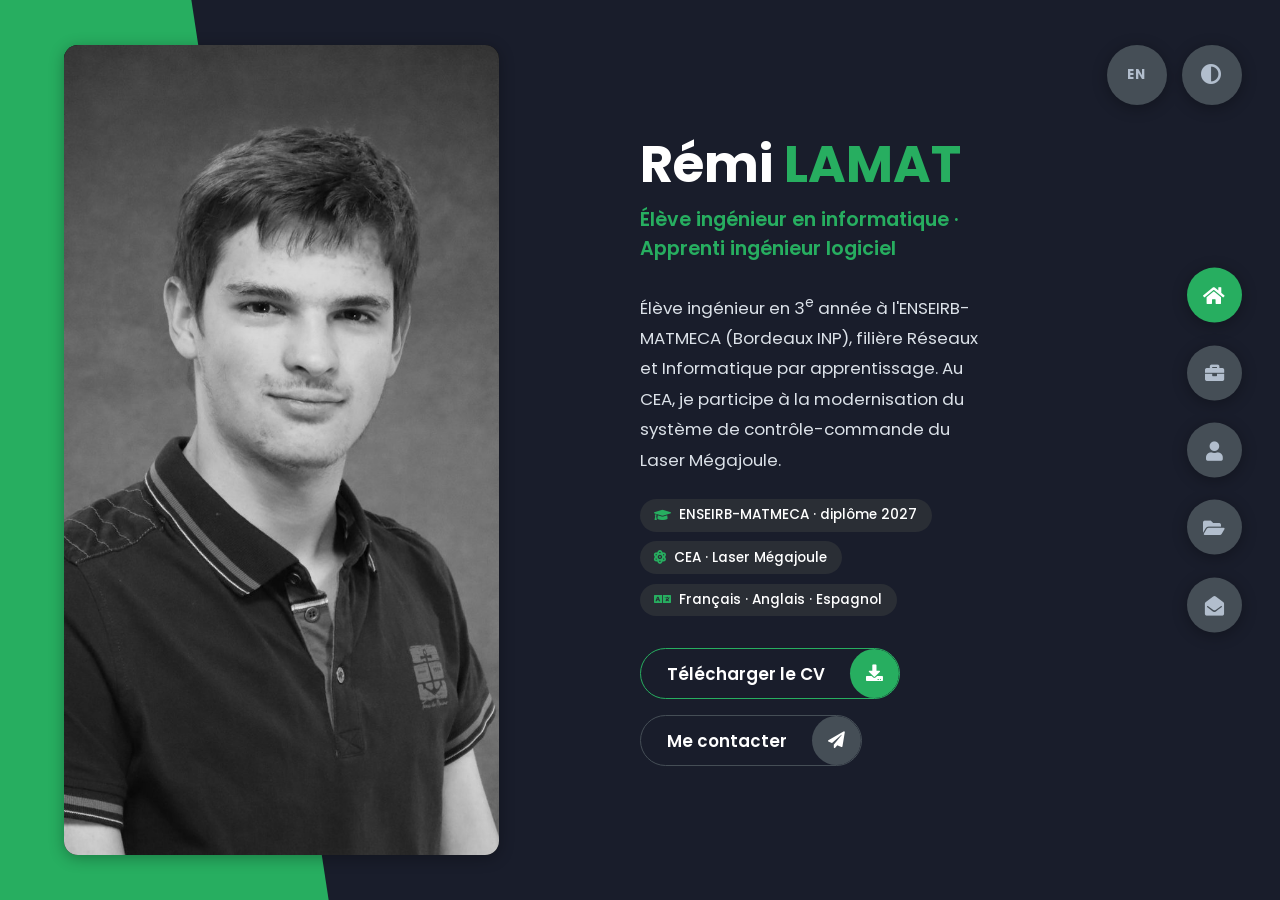
==== commit d8b25633: "maj cv" ====
--- a/index.html
+++ b/index.html
@@ -3,9 +3,9 @@
 <head>
     <meta charset="UTF-8">
     <meta name="viewport" content="width=device-width, initial-scale=1.0">
-    <title>Rémi Lamat — Élève ingénieur en informatique</title>
+    <title>Rémi Lamat | Élève ingénieur en informatique</title>
     <meta name="description" content="Portfolio de Rémi Lamat, élève ingénieur en 3e année à l'ENSEIRB-MATMECA (Réseaux et Informatique) et apprenti ingénieur logiciel au CEA.">
-    <meta property="og:title" content="Rémi Lamat — Portfolio">
+    <meta property="og:title" content="Rémi Lamat | Portfolio">
     <meta property="og:description" content="Élève ingénieur à l'ENSEIRB-MATMECA, apprenti ingénieur logiciel au CEA.">
     <meta property="og:image" content="img/lamat_remi_photo.JPG">
     <link rel="preconnect" href="https://fonts.googleapis.com">
@@ -56,7 +56,7 @@
             <div class="about-container">
                 <div class="left-about">
                     <h4 data-i18n="work_h4">Mon parcours en entreprise</h4>
-                    <p data-i18n="work_p">Trois années d'alternance, dans la banque puis dans la recherche scientifique, et deux stages, dont un à l'étranger, m'ont permis de travailler sur des systèmes en production, au sein d'équipes agiles comme dans des environnements à fortes exigences de fiabilité. En parallèle, je suis auto-entrepreneur et j'ai co-fondé la SARL Xenalis.</p>
+                    <p data-i18n="work_p">Quatre années d'alternance, dans la banque puis dans la recherche scientifique, et deux stages, dont un à l'étranger, m'ont permis de travailler sur des systèmes en production, au sein d'équipes agiles comme dans des environnements à fortes exigences de fiabilité. En parallèle, je suis auto-entrepreneur et j'ai co-fondé la SARL Xenalis.</p>
                     <div class="btn-con">
                         <a href="pdf/LAMAT_Remi_CV.pdf" class="main-btn cv-download" target="_blank" rel="noopener">
                             <span class="btn-text" data-i18n="download_cv">Télécharger le CV</span>
@@ -66,7 +66,7 @@
                 </div>
                 <div class="right-about">
                     <div class="about-item">
-                        <p class="large-text" data-i18n="work_fact1_value">3 ans</p>
+                        <p class="large-text" data-i18n="work_fact1_value">4 ans</p>
                         <p class="small-text" data-i18n="work_fact1_label">d'alternance</p>
                     </div>
                     <div class="about-item">
@@ -92,12 +92,16 @@
                     <h5><span data-i18n="work_tl1_title">Apprenti ingénieur logiciel</span><span class="tl-org"> · CEA</span></h5>
                     <p data-i18n="work_tl1_desc">Modernisation (jouvance) d'une partie du système de contrôle-commande du Laser Mégajoule, une installation de recherche aux exigences élevées en matière de fiabilité et de qualité logicielle.</p>
                 </div>
-                <!-- TODO : compléter le stage en Italie (dates exactes, entreprise, missions, technologies) -->
+                <!-- TODO : confirmer les dates exactes du stage en Italie -->
                 <div class="timeline-item">
                     <div class="tl-icon"><i class="fas fa-globe-europe"></i></div>
                     <p class="tl-duration" data-i18n="work_tl2_duration">Été 2026 · 3 mois</p>
-                    <h5><span data-i18n="work_tl2_title">Stagiaire</span><span class="tl-org" data-i18n="work_tl2_org"> · Terranova da Sibari, Italie</span></h5>
-                    <p data-i18n="work_tl2_desc">Stage de trois mois à l'étranger, dans le sud de l'Italie.</p>
+                    <h5><span data-i18n="work_tl2_title">Stagiaire développeur full-stack</span><span class="tl-org" data-i18n="work_tl2_org"> · Extramus, Terranova da Sibari (Italie)</span></h5>
+                    <p data-i18n="work_tl2_desc">Développement d'une plateforme RH de gestion des stagiaires Erasmus+ (recrutement, hébergement, présence, paiements), au sein d'une équipe de quatre développeurs. Application en production.</p>
+                    <ul class="tags">
+                        <li>PHP</li><li>MySQL</li><li>JavaScript</li><li>Git</li>
+                    </ul>
+                    <a href="extramus.html" class="tl-link"><span data-i18n="link_project">Voir le projet</span> <i class="fas fa-arrow-right"></i></a>
                 </div>
                 <div class="timeline-item">
                     <div class="tl-icon"><i class="fas fa-briefcase"></i></div>
@@ -126,7 +130,7 @@
                     <div class="tl-icon"><i class="fas fa-store"></i></div>
                     <p class="tl-duration" data-i18n="entre1_duration">En cours</p>
                     <h5><span data-i18n="entre1_title">Co-fondateur &amp; associé</span><span class="tl-org" data-i18n="entre1_org"> · Xenalis</span></h5>
-                    <p data-i18n="entre1_desc">Création, avec mon frère, de Xenalis, une SARL qui développe une boutique de vente et d'information sur les produits Pokémon. Son positionnement : lutter contre le scalping (achat massif de produits pour les revendre au prix fort) afin que collectionneurs et joueurs puissent acheter au juste prix.</p>
+                    <p data-i18n="entre1_desc">Co-fondation de Xenalis, une SARL qui développe une boutique de vente et d'information sur les produits Pokémon. Son positionnement : lutter contre le scalping (achat massif de produits pour les revendre au prix fort) afin que collectionneurs et joueurs puissent acheter au juste prix.</p>
                     <ul class="tags">
                         <li data-i18n="tag_ecommerce">E-commerce</li><li data-i18n="tag_creation">Création d'entreprise</li><li data-i18n="tag_management">Gestion</li>
                     </ul>
@@ -154,7 +158,7 @@
             <div class="about-container">
                 <div class="left-about">
                     <h4 data-i18n="about_h4">Qui suis-je ?</h4>
-                    <p data-i18n="about_p">Passionné de développement logiciel, polyvalent et à l'écoute, j'ai l'habitude de travailler en équipe et en mode projet. En dehors des cours, j'entraîne de jeunes joueurs de tennis et je préside Chesseirb, l'association d'échecs de l'ENSEIRB-MATMECA, que j'ai co-fondée.</p>
+                    <p data-i18n="about_p">Passionné de développement logiciel, polyvalent et à l'écoute, j'ai l'habitude de travailler en équipe et en mode projet. En dehors des cours, je préside Chesseirb, l'association d'échecs de l'ENSEIRB-MATMECA, que j'ai co-fondée, après avoir entraîné de jeunes joueurs de tennis pendant six ans.</p>
                     <div class="btn-con">
                         <a href="pdf/LAMAT_Remi_CV.pdf" class="main-btn cv-download" target="_blank" rel="noopener">
                             <span class="btn-text" data-i18n="download_cv">Télécharger le CV</span>
@@ -214,7 +218,7 @@
                 </div>
                 <div class="timeline-item">
                     <div class="tl-icon"><svg class="tennis-ball" viewBox="0 0 24 24" aria-hidden="true"><circle cx="12" cy="12" r="10" fill="none" stroke="currentColor" stroke-width="2"/><path d="M4.9 4.9a10 10 0 0 1 0 14.2M19.1 4.9a10 10 0 0 0 0 14.2" fill="none" stroke="currentColor" stroke-width="2"/></svg></div>
-                    <p class="tl-duration" data-i18n="engage2_duration">Depuis 2019</p>
+                    <p class="tl-duration" data-i18n="engage2_duration">2019 – 2025</p>
                     <h5><span data-i18n="engage2_title">Entraîneur de tennis</span><span class="tl-org"> · SPUC Tennis, Pessac</span></h5>
                     <p data-i18n="engage2_desc">Initiateur fédéral (2020). Encadrement de jeunes de 6 à 18 ans, organisation des séances et participation bénévole aux événements du club.</p>
                 </div>
@@ -266,7 +270,18 @@
             <div class="main-title">
                 <h2><span data-i18n="portfolio_title_a">Mes</span> <span class="accent" data-i18n="portfolio_title_b">projets</span><span class="bg-text">Portfolio</span></h2>
             </div>
-            <p class="port-text" data-i18n="portfolio_p">Une sélection de projets personnels, suivie de projets académiques réalisés à l'IUT.</p>
+            <p class="port-text" data-i18n="portfolio_p">Mon projet de stage, une sélection de projets personnels et des projets académiques réalisés à l'IUT.</p>
+
+            <h4 class="stat-title" data-i18n="intern_title">Projet de stage</h4>
+            <a class="project-card project-wide" href="extramus.html">
+                <div class="project-image"><img src="img/extramus/dashboard.webp" alt="Tableau de bord de la plateforme Extramus" loading="lazy" width="1440" height="900"></div>
+                <div class="project-body">
+                    <h3 data-i18n="ip_title">Extramus</h3>
+                    <p data-i18n="ip_desc">Application web couvrant tout le parcours des stagiaires Erasmus+ : candidature et test de présélection, hébergement, présence, paiements des loyers et départ.</p>
+                    <ul class="tags"><li>PHP</li><li>MySQL</li><li>JavaScript</li><li>Google Workspace API</li></ul>
+                    <div class="project-links"><span class="fake-btn"><i class="fas fa-arrow-right"></i><span data-i18n="link_project">Voir le projet</span></span></div>
+                </div>
+            </a>
 
             <h4 class="stat-title" data-i18n="featured_title">Projets personnels</h4>
             <div class="projects featured">
@@ -275,7 +290,7 @@
                         <img src="img/crypto_ascend_logo.webp" alt="Logo Crypto Ascend" loading="lazy">
                     </a>
                     <div class="project-body">
-                        <h3 data-i18n="fp1_title">Crypto Ascend — bot de trading</h3>
+                        <h3 data-i18n="fp1_title">Crypto Ascend</h3>
                         <p data-i18n="fp1_desc">Bot et interface web permettant d'automatiser des stratégies de trading de crypto-monnaies.</p>
                         <div class="project-links">
                             <a href="https://crypto-ascend.fr/" target="_blank" rel="noopener noreferrer"><i class="fas fa-external-link-alt"></i><span data-i18n="link_site">Site</span></a>
@@ -288,7 +303,7 @@
                         <img src="img/chesseirb_logo.webp" alt="Logo Chesseirb" loading="lazy">
                     </a>
                     <div class="project-body">
-                        <h3 data-i18n="fp2_title">Chesseirb — site de l'association</h3>
+                        <h3 data-i18n="fp2_title">Chesseirb</h3>
                         <p data-i18n="fp2_desc">Site de l'association d'échecs de l'ENSEIRB-MATMECA : présentation du club, événements et informations pratiques.</p>
                         <div class="project-links">
                             <a href="https://chesseirb.duckdns.org/" target="_blank" rel="noopener noreferrer"><i class="fas fa-external-link-alt"></i><span data-i18n="link_site">Site</span></a>
@@ -301,7 +316,7 @@
                         <img src="img/featured_lgstats.svg" alt="Illustration LG Stats" loading="lazy">
                     </div>
                     <div class="project-body">
-                        <h3 data-i18n="fp3_title">LG Stats — Loup-Garou UHC</h3>
+                        <h3 data-i18n="fp3_title">LG Stats</h3>
                         <p data-i18n="fp3_desc">Visualisation des statistiques de parties Minecraft et suivi des performances des joueurs.</p>
                         <div class="project-links">
                             <a href="https://github.com/rlamat/lg_stats" target="_blank" rel="noopener noreferrer"><i class="fab fa-github"></i>GitHub</a>
@@ -313,7 +328,7 @@
                         <img src="img/featured_wrapperai.svg" alt="Illustration WrapperAI" loading="lazy">
                     </div>
                     <div class="project-body">
-                        <h3 data-i18n="fp4_title">WrapperAI — posts à partir d'une vidéo</h3>
+                        <h3 data-i18n="fp4_title">WrapperAI</h3>
                         <p data-i18n="fp4_desc">Outil qui génère automatiquement des publications pour les réseaux sociaux à partir d'une vidéo.</p>
                         <div class="project-links">
                             <a href="https://github.com/estelleeat/WrapperAI" target="_blank" rel="noopener noreferrer"><i class="fab fa-github"></i>GitHub</a>
@@ -339,7 +354,7 @@
                 <article class="project-card">
                     <div class="project-image"><img src="img/lowatem.webp" alt="" loading="lazy"></div>
                     <div class="project-body">
-                        <h3 data-i18n="ap_lowatem_title">Lowatem — IA de jeu</h3>
+                        <h3 data-i18n="ap_lowatem_title">Lowatem</h3>
                         <p data-i18n="ap_lowatem_desc">Implémentation des règles d'un jeu de plateau, tests unitaires, puis conception et optimisation d'une IA.</p>
                         <ul class="tags"><li>Java</li></ul>
                         <div class="project-links">
--- a/styles/styles.css
+++ b/styles/styles.css
@@ -550,7 +550,7 @@
   margin-top: auto;
   padding-top: 1.1rem;
 }
-.project-card .project-links a {
+.project-card .project-links a, .project-card .project-links .fake-btn {
   display: inline-flex;
   align-items: center;
   gap: 0.45rem;
@@ -561,7 +561,7 @@
   font-weight: 500;
   transition: background-color 0.3s ease-in-out, color 0.3s ease-in-out;
 }
-.project-card .project-links a:hover {
+.project-card .project-links a:hover, .project-card .project-links .fake-btn:hover {
   background-color: var(--color-secondary);
   color: var(--color-on-secondary);
 }
@@ -678,6 +678,278 @@
   white-space: nowrap;
 }
 
+/* Wide card linking to a project page */
+.project-card.project-wide {
+  flex-direction: row;
+  color: inherit;
+}
+.project-card.project-wide .project-image {
+  flex: 0 0 55%;
+}
+.project-card.project-wide .project-image img {
+  height: 100%;
+  min-height: 280px;
+  object-position: left top;
+}
+.project-card.project-wide .project-body {
+  justify-content: center;
+  padding: 2rem;
+}
+.project-card.project-wide .project-body h3 {
+  font-size: 1.4rem;
+}
+.project-card.project-wide:hover .fake-btn {
+  background-color: var(--color-secondary);
+  color: var(--color-on-secondary);
+}
+
+.tl-link {
+  margin-top: 0.9rem;
+  font-size: 0.9rem;
+  font-weight: 600;
+  color: var(--color-secondary);
+}
+.tl-link i {
+  margin-left: 0.3rem;
+  transition: transform 0.2s ease-in-out;
+}
+.tl-link:hover i {
+  transform: translateX(4px);
+}
+
+/* Project page */
+.project-page .theme-btn, .project-page .lang-btn {
+  position: fixed;
+}
+
+.back-btn {
+  position: fixed;
+  top: 5%;
+  left: 3%;
+  z-index: 11;
+  display: flex;
+  align-items: center;
+  gap: 0.6rem;
+  padding: 0.8rem 1.3rem;
+  border-radius: 30px;
+  background-color: var(--color-grey-4);
+  box-shadow: var(--box-shadow-1);
+  font-weight: 500;
+  font-size: 0.95rem;
+}
+.back-btn i {
+  color: var(--color-secondary);
+}
+.back-btn:hover {
+  background-color: var(--color-grey-5);
+}
+
+.project-main {
+  max-width: 1100px;
+  margin: 0 auto;
+  padding: 9rem 2rem 6rem;
+}
+
+.project-hero {
+  min-height: 0;
+  overflow: visible;
+  text-align: center;
+  padding-bottom: 3rem;
+}
+.project-hero .project-kicker {
+  text-transform: uppercase;
+  letter-spacing: 2px;
+  font-size: 0.85rem;
+  font-weight: 600;
+  color: var(--color-secondary);
+}
+.project-hero h1 {
+  margin: 0.8rem 0 1.2rem;
+  font-size: clamp(2rem, 4vw, 3rem);
+  line-height: 1.2;
+}
+.project-hero h1 span {
+  display: block;
+  font-size: 0.55em;
+  font-weight: 600;
+  color: var(--color-grey-2);
+  margin-top: 0.4rem;
+}
+.project-hero .project-lead {
+  max-width: 760px;
+  margin: 0 auto 1.8rem;
+  line-height: 1.9rem;
+  color: var(--color-grey-1);
+}
+.project-hero .header-badges {
+  justify-content: center;
+}
+
+.project-section {
+  position: static;
+  min-height: 0;
+  padding: 2.5rem 0;
+  border-top: 1px solid var(--color-grey-5);
+}
+
+.project-h2 {
+  text-transform: uppercase;
+  font-size: 1.4rem;
+  text-align: center;
+  margin-bottom: 2rem;
+}
+
+.project-facts {
+  display: grid;
+  grid-template-columns: repeat(4, 1fr);
+  gap: 1.2rem;
+}
+.project-facts .about-item {
+  padding: 1.4rem;
+  border: 1px solid var(--color-grey-5);
+  border-radius: 8px;
+  background-color: var(--color-card);
+}
+.project-facts .about-item .large-text {
+  font-size: clamp(1.4rem, 2.2vw, 2rem);
+  font-weight: 700;
+  color: var(--color-secondary);
+}
+.project-facts .about-item .small-text {
+  margin-top: 0.4rem;
+  text-transform: uppercase;
+  font-size: 0.8rem;
+  letter-spacing: 1.5px;
+  color: var(--color-grey-2);
+}
+
+.project-columns {
+  display: grid;
+  grid-template-columns: repeat(2, 1fr);
+  gap: 2rem;
+}
+.project-columns h3 {
+  font-size: 1.1rem;
+  margin-bottom: 0.6rem;
+  color: var(--color-secondary);
+}
+.project-columns p {
+  line-height: 1.8rem;
+  color: var(--color-grey-1);
+}
+
+.contrib-grid {
+  display: grid;
+  grid-template-columns: repeat(3, 1fr);
+  gap: 1.2rem;
+}
+.contrib-grid .contrib-card {
+  padding: 1.5rem;
+  border-radius: 12px;
+  border: 1px solid var(--color-grey-5);
+  background-color: var(--color-card);
+}
+.contrib-grid .contrib-card i {
+  font-size: 1.4rem;
+  color: var(--color-secondary);
+}
+.contrib-grid .contrib-card h3 {
+  margin: 0.8rem 0 0.5rem;
+  font-size: 1.05rem;
+}
+.contrib-grid .contrib-card p {
+  font-size: 0.92rem;
+  line-height: 1.6;
+  color: var(--color-grey-2);
+}
+
+.gallery-note {
+  display: flex;
+  justify-content: center;
+  align-items: center;
+  gap: 0.5rem;
+  margin: -1rem 0 2rem;
+  font-size: 0.9rem;
+  color: var(--color-grey-2);
+}
+.gallery-note i {
+  color: var(--color-secondary);
+}
+
+.gallery {
+  display: grid;
+  grid-template-columns: repeat(2, 1fr);
+  gap: 1.8rem;
+}
+.gallery figure {
+  margin: 0;
+}
+.gallery .shot {
+  display: block;
+  width: 100%;
+  padding: 0;
+  cursor: zoom-in;
+  border-radius: 10px;
+  overflow: hidden;
+  border: 1px solid var(--color-grey-5);
+  background: none;
+  box-shadow: var(--box-shadow-1);
+  transition: transform 0.3s ease-in-out, border-color 0.3s ease-in-out;
+}
+.gallery .shot img {
+  display: block;
+  width: 100%;
+  height: auto;
+}
+.gallery .shot:hover {
+  transform: translateY(-4px);
+  border-color: var(--color-secondary);
+}
+.gallery figcaption {
+  margin-top: 0.8rem;
+  font-size: 0.92rem;
+  line-height: 1.5;
+  color: var(--color-grey-2);
+}
+
+.lightbox {
+  max-width: 94vw;
+  max-height: 94vh;
+  margin: auto;
+  padding: 0;
+  border: none;
+  border-radius: 10px;
+  background: transparent;
+  overflow: visible;
+}
+.lightbox::backdrop {
+  background: rgba(0, 0, 0, 0.8);
+}
+.lightbox img {
+  display: block;
+  max-width: 94vw;
+  max-height: 90vh;
+  border-radius: 10px;
+}
+.lightbox .lightbox-close {
+  position: absolute;
+  top: -18px;
+  right: -18px;
+  width: 40px;
+  height: 40px;
+  border-radius: 50%;
+  cursor: pointer;
+  background-color: var(--color-secondary);
+  color: var(--color-on-secondary);
+  font-size: 1.1rem;
+}
+
+.project-footer {
+  display: flex;
+  justify-content: center;
+  padding-top: 3rem;
+}
+
 @media screen and (max-width: 1432px) {
   .container {
     padding: 7rem 11rem;
@@ -811,5 +1083,38 @@
     font-size: 2.8rem;
   }
 }
+@media screen and (max-width: 1070px) {
+  .project-card.project-wide {
+    flex-direction: column;
+  }
+  .project-card.project-wide .project-image img {
+    min-height: 0;
+    height: 240px;
+  }
+  .contrib-grid {
+    grid-template-columns: repeat(2, 1fr);
+  }
+  .project-facts {
+    grid-template-columns: repeat(2, 1fr);
+  }
+}
+@media screen and (max-width: 700px) {
+  .project-main {
+    padding: 6rem 1rem 4rem;
+  }
+  .back-btn {
+    top: 1rem;
+    left: 1rem;
+    padding: 0.6rem 1rem;
+  }
+  .back-btn span {
+    display: none;
+  }
+  .project-columns,
+  .contrib-grid,
+  .gallery {
+    grid-template-columns: 1fr;
+  }
+}
 
 /*# sourceMappingURL=styles.css.map */
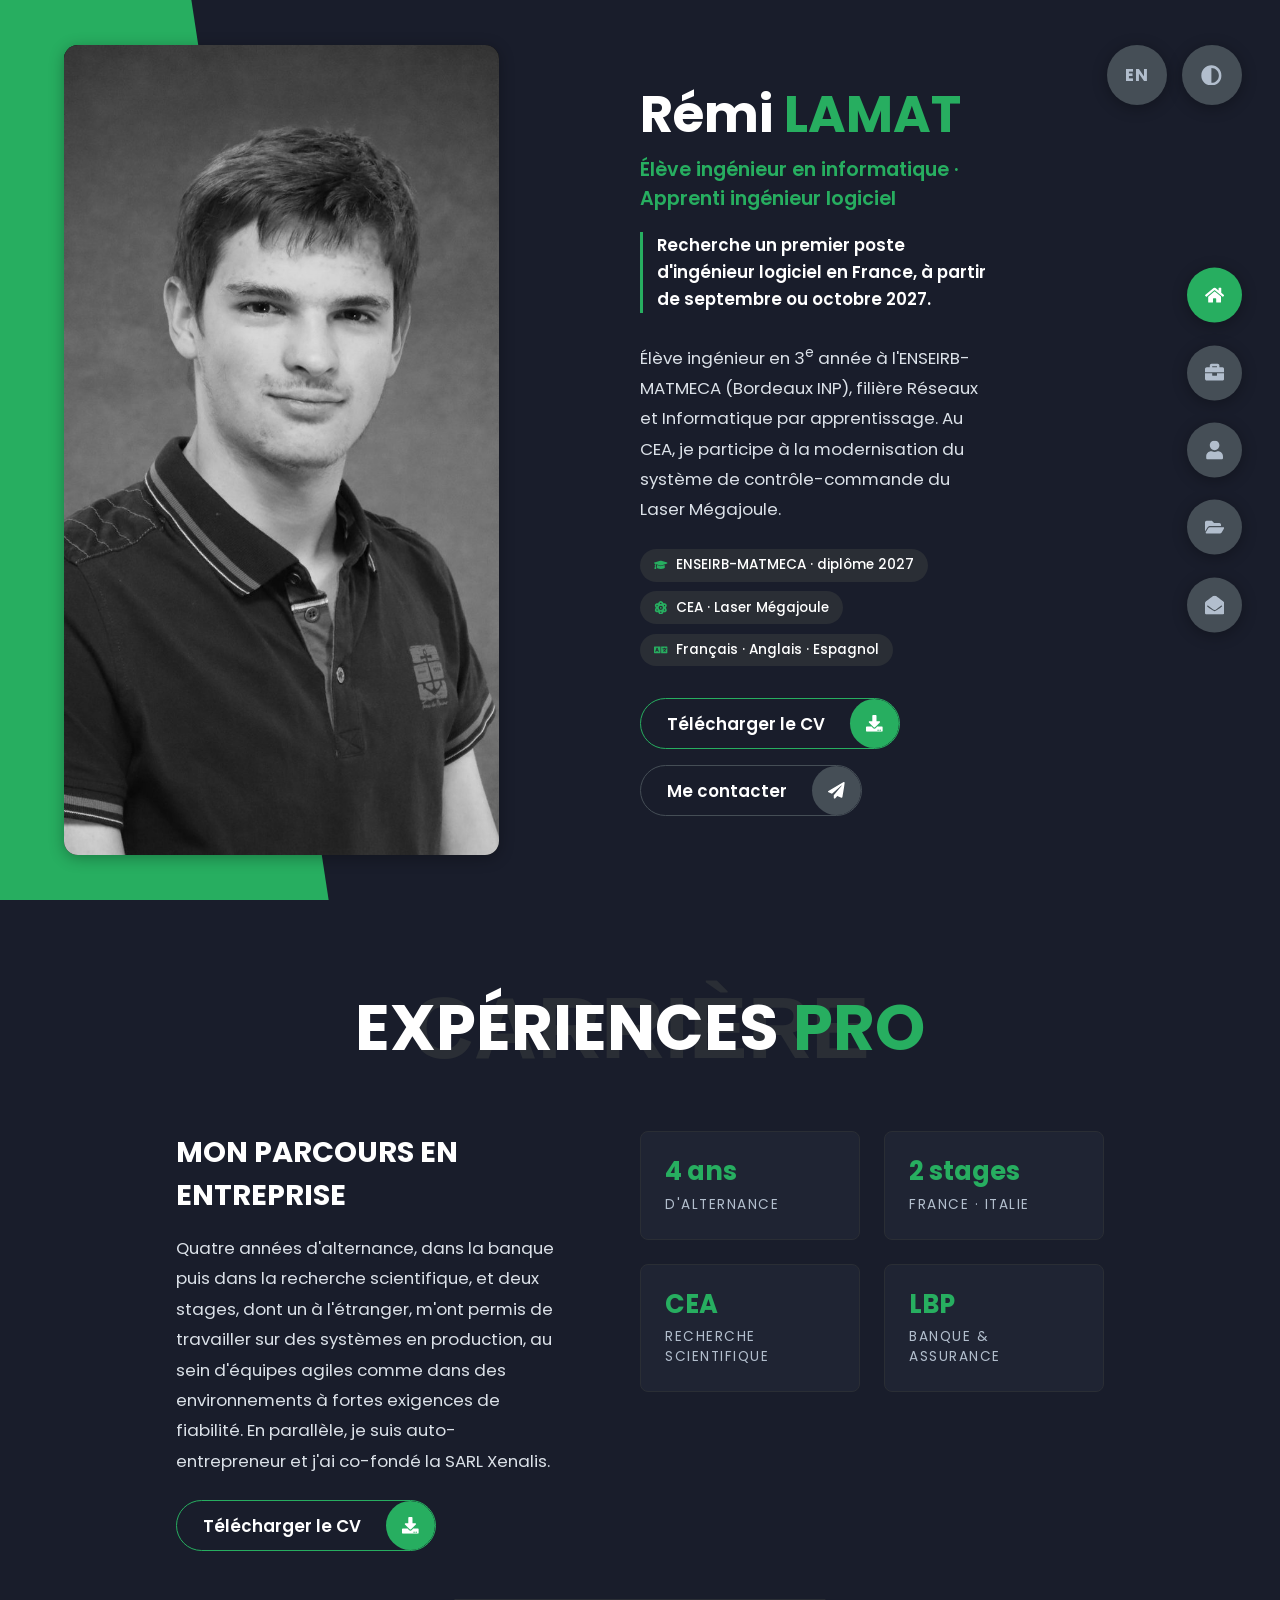
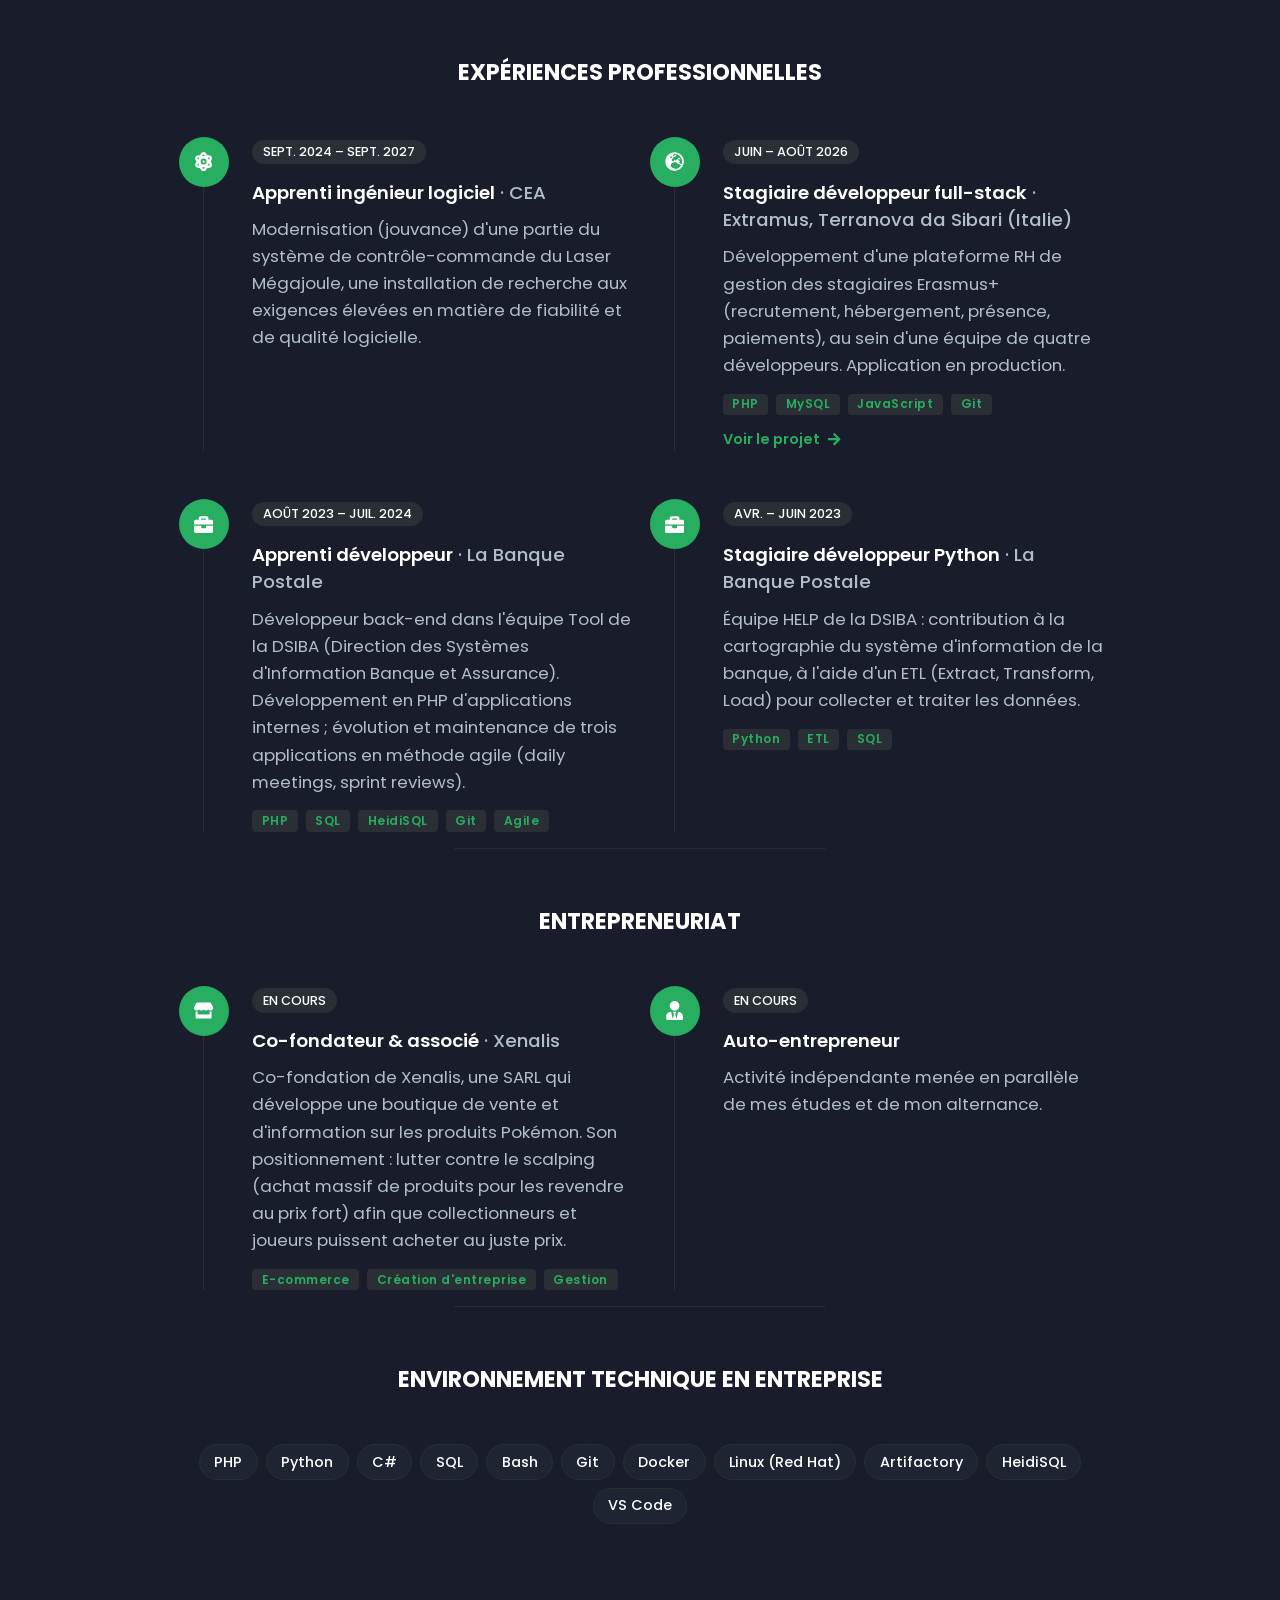
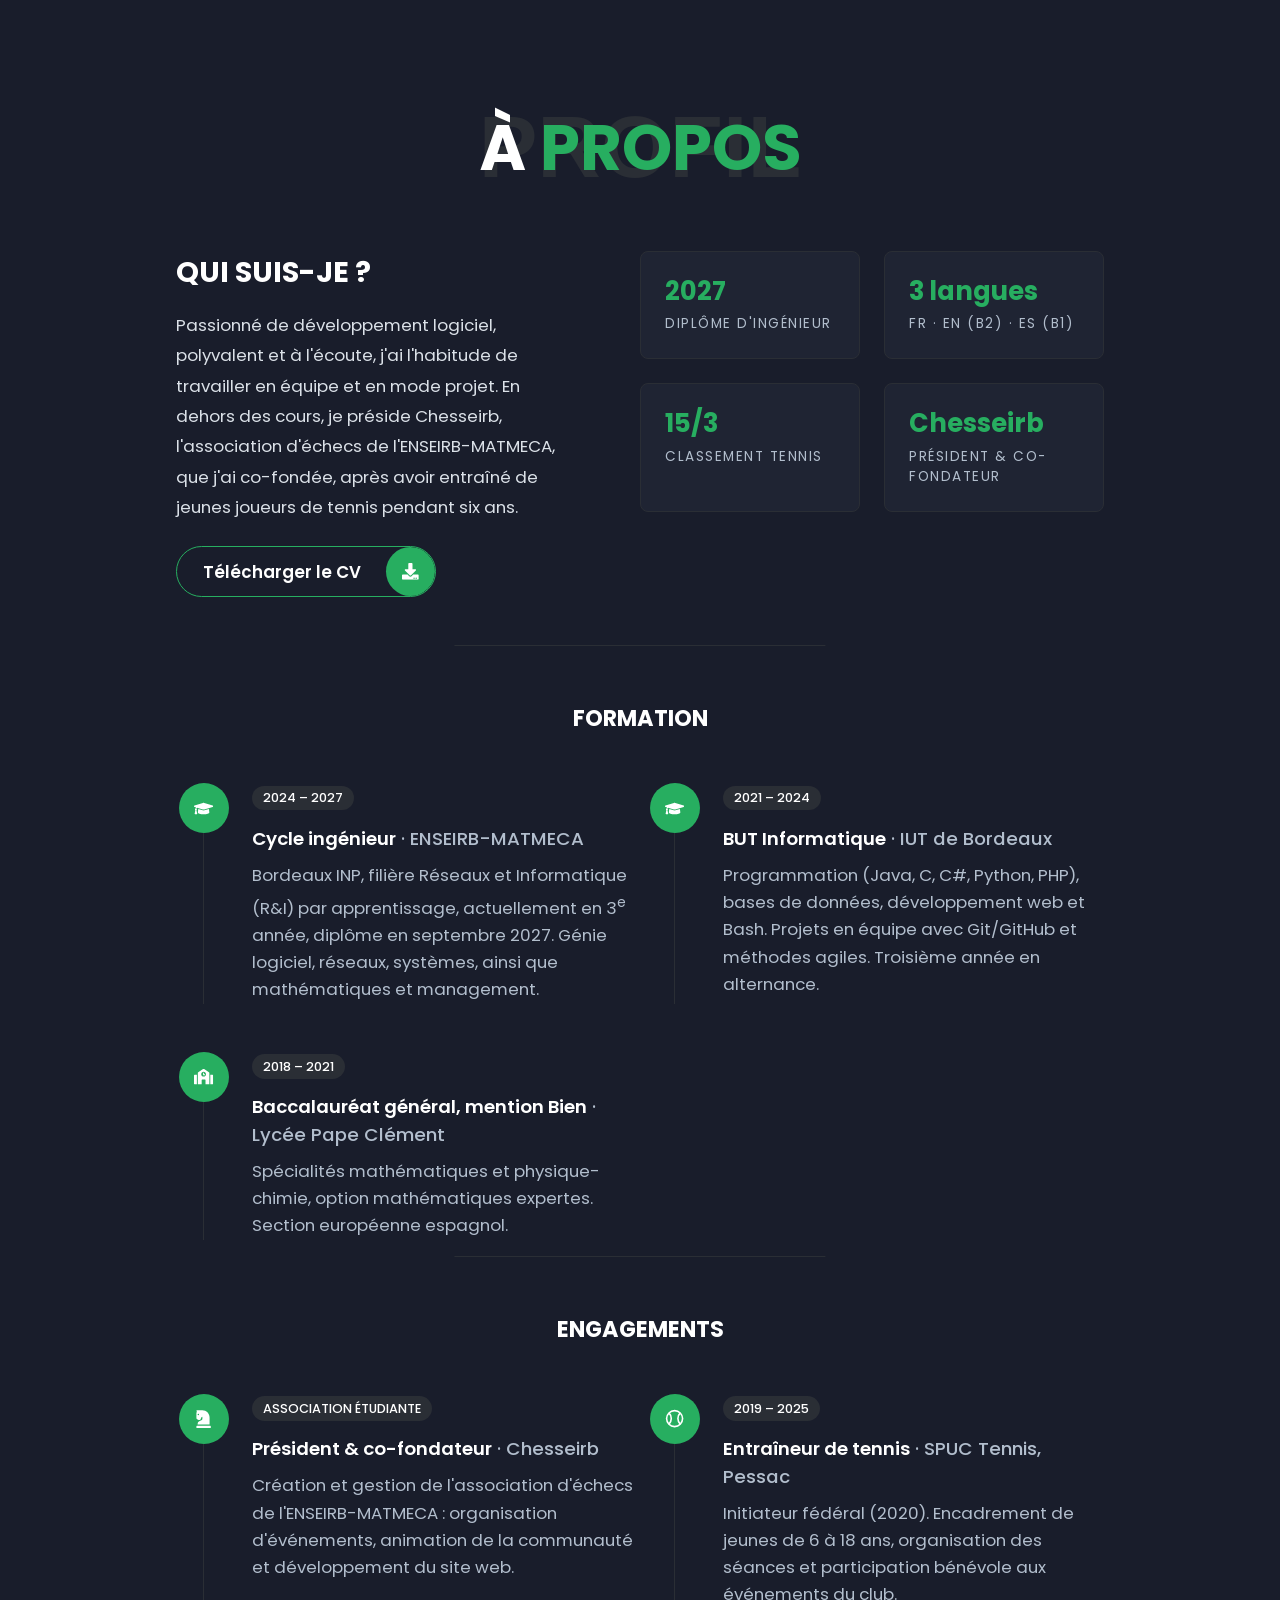
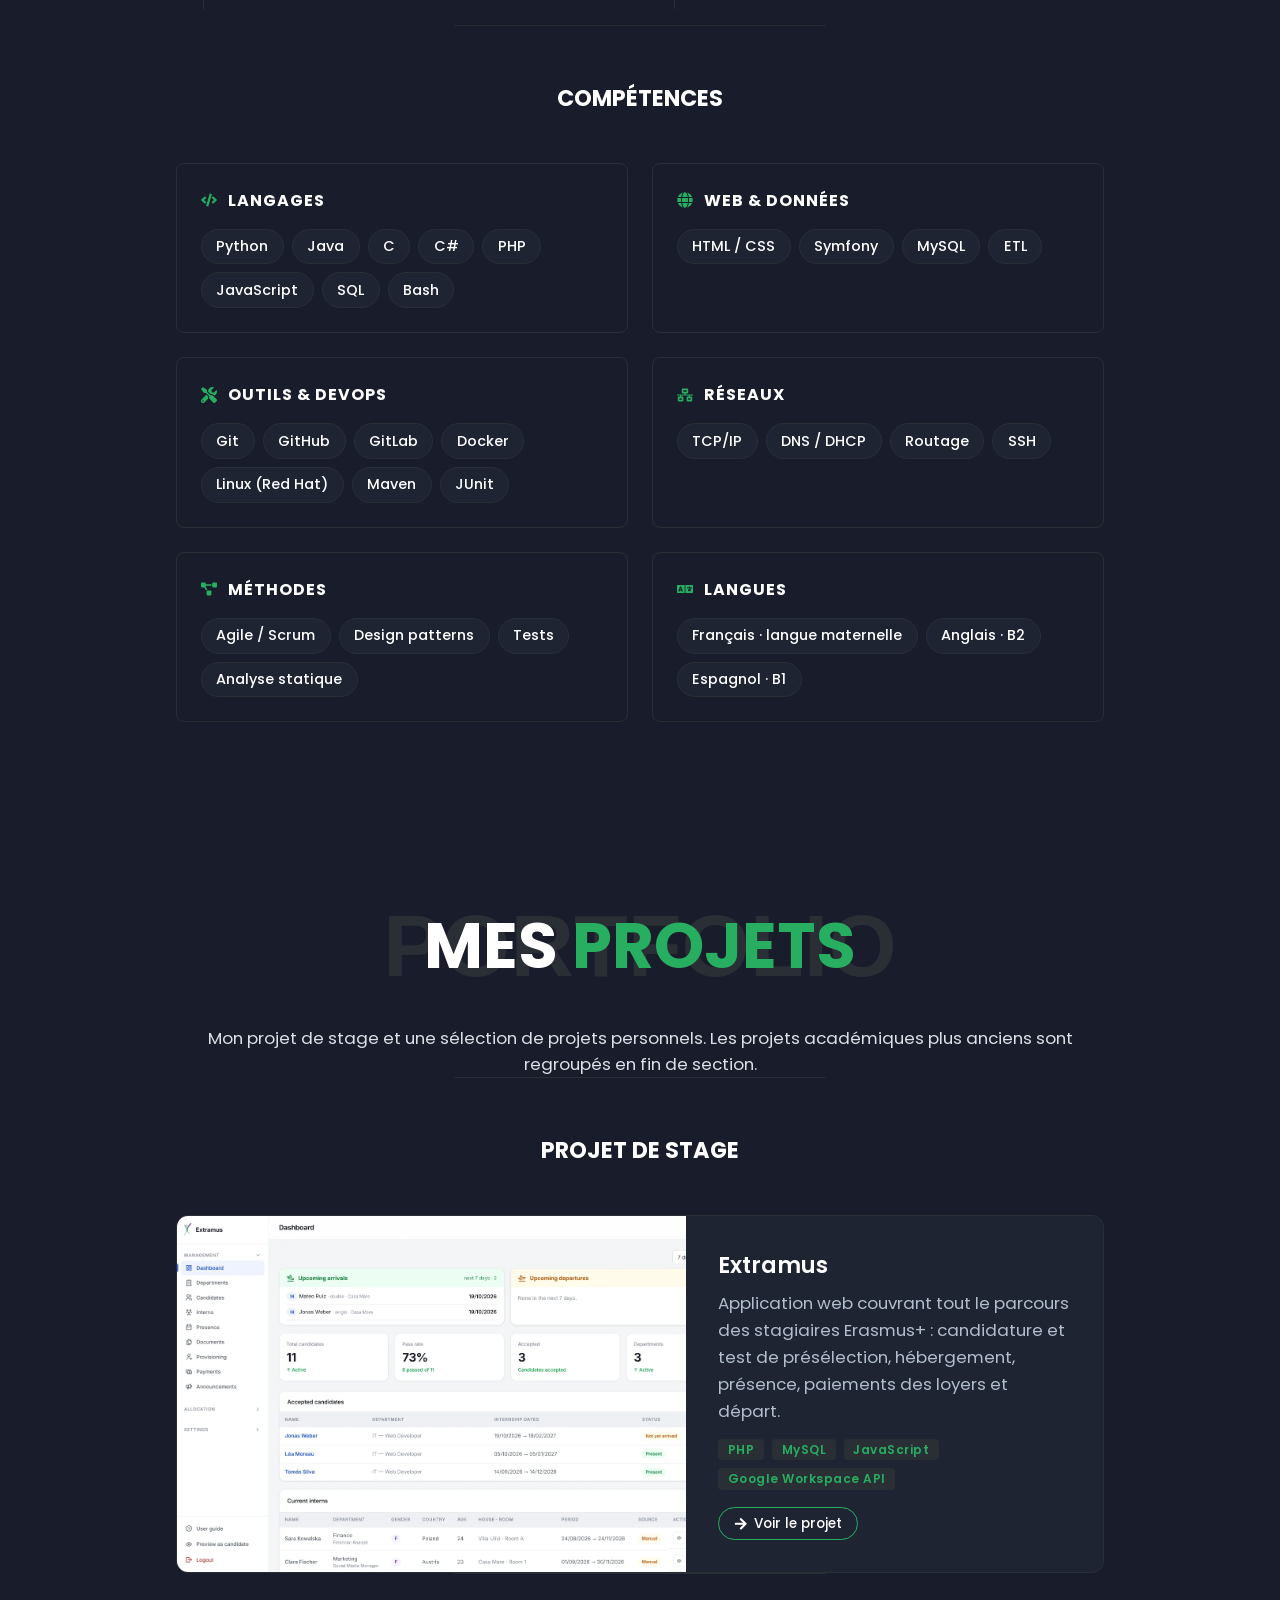
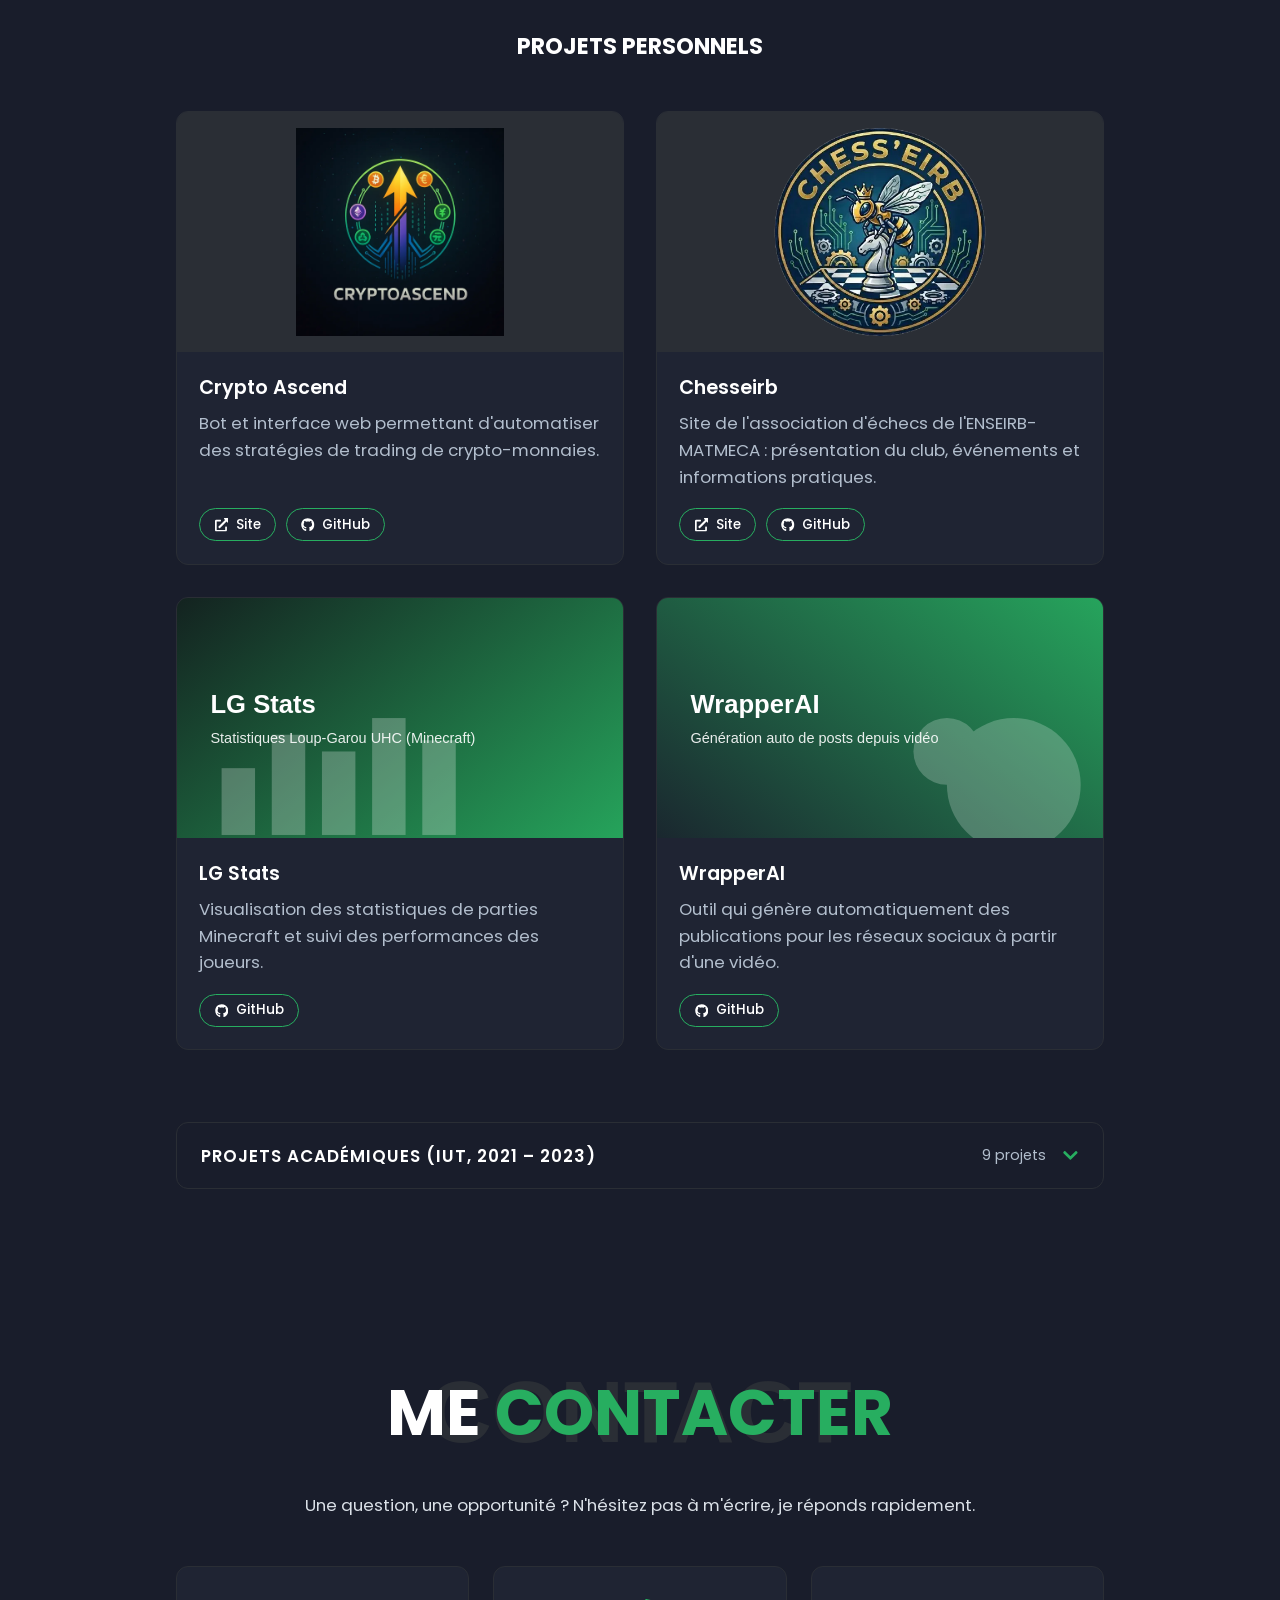
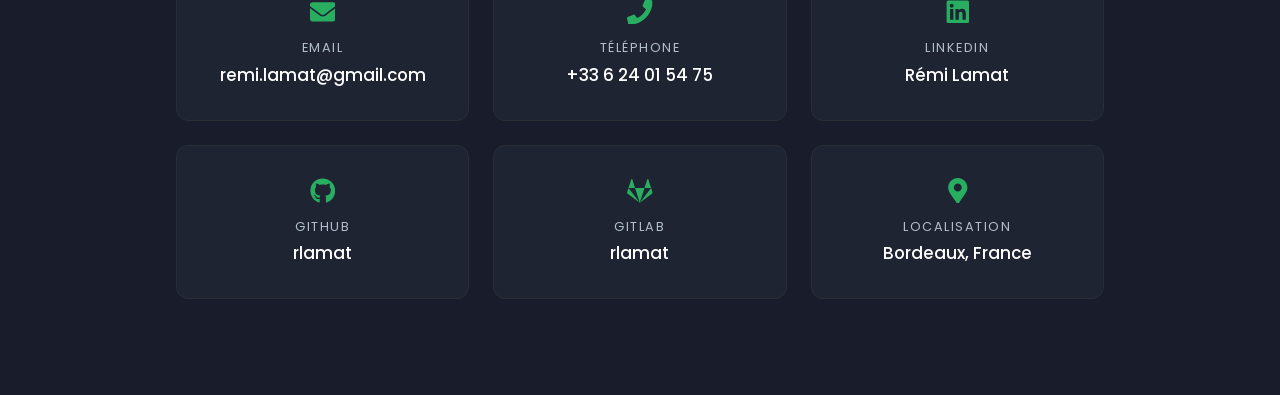
==== commit cfde8c69: "patch" ====
--- a/index.html
+++ b/index.html
@@ -3,44 +3,101 @@
 <head>
     <meta charset="UTF-8">
     <meta name="viewport" content="width=device-width, initial-scale=1.0">
-    <title>Rémi Lamat | Élève ingénieur en informatique</title>
-    <meta name="description" content="Portfolio de Rémi Lamat, élève ingénieur en 3e année à l'ENSEIRB-MATMECA (Réseaux et Informatique) et apprenti ingénieur logiciel au CEA.">
+    <title data-i18n="page_title">Rémi Lamat | Élève ingénieur en informatique</title>
+    <meta name="description" content="Portfolio de Rémi Lamat, élève ingénieur en dernière année à l'ENSEIRB-MATMECA et apprenti ingénieur logiciel au CEA. Recherche un poste d'ingénieur logiciel à partir de septembre 2027." data-i18n-attr="content:meta_desc">
+    <link rel="canonical" href="https://rlamat.github.io/LAMAT_Remi_Portfolio/" data-i18n-attr="href:url_index">
+    <link rel="alternate" hreflang="fr" href="https://rlamat.github.io/LAMAT_Remi_Portfolio/">
+    <link rel="alternate" hreflang="en" href="https://rlamat.github.io/LAMAT_Remi_Portfolio/en/">
+    <meta property="og:type" content="website">
+    <meta property="og:url" content="https://rlamat.github.io/LAMAT_Remi_Portfolio/" data-i18n-attr="content:url_index">
+    <meta property="og:locale" content="fr_FR" data-i18n-attr="content:og_locale">
     <meta property="og:title" content="Rémi Lamat | Portfolio">
-    <meta property="og:description" content="Élève ingénieur à l'ENSEIRB-MATMECA, apprenti ingénieur logiciel au CEA.">
-    <meta property="og:image" content="img/lamat_remi_photo.JPG">
+    <meta property="og:description" content="Élève ingénieur à l'ENSEIRB-MATMECA, apprenti ingénieur logiciel au CEA." data-i18n-attr="content:og_desc">
+    <meta property="og:image" content="https://rlamat.github.io/LAMAT_Remi_Portfolio/img/og-image.jpg">
+    <meta name="twitter:card" content="summary_large_image">
+    <link rel="icon" href="img/favicon.svg" type="image/svg+xml">
+    <link rel="apple-touch-icon" href="img/apple-touch-icon.png">
     <link rel="preconnect" href="https://fonts.googleapis.com">
     <link rel="preconnect" href="https://fonts.gstatic.com" crossorigin>
     <link href="https://fonts.googleapis.com/css2?family=Poppins:wght@400;500;600;700;800&display=swap" rel="stylesheet">
-    <link rel="stylesheet" href="https://cdnjs.cloudflare.com/ajax/libs/font-awesome/5.15.4/css/all.min.css" integrity="sha512-1ycn6IcaQQ40/MKBW2W4Rhis/DbILU74C1vSrLJxCq57o941Ym01SwNsOMqvEBFlcgUa6xLiPY/NS5R+E6ztJQ==" crossorigin="anonymous" referrerpolicy="no-referrer" />
     <link rel="stylesheet" href="styles/styles.css">
 </head>
 <body class="main-content">
+    <!-- Apply the saved theme before first paint (avoids a dark flash in light mode) -->
+    <script>try { if (localStorage.getItem("theme") === "light") document.body.classList.add("light-mode"); } catch (e) {}</script>
+    <!-- icons:start -->
+    <svg xmlns="http://www.w3.org/2000/svg" aria-hidden="true" width="0" height="0" style="position:absolute">
+        <symbol id="i-adjust" viewBox="0 0 512 512"><path d="M8 256c0 136.966 111.033 248 248 248s248-111.034 248-248S392.966 8 256 8 8 119.033 8 256zm248 184V72c101.705 0 184 82.311 184 184 0 101.705-82.311 184-184 184z"/></symbol>
+        <symbol id="i-arrow-left" viewBox="0 0 448 512"><path d="M257.5 445.1l-22.2 22.2c-9.4 9.4-24.6 9.4-33.9 0L7 273c-9.4-9.4-9.4-24.6 0-33.9L201.4 44.7c9.4-9.4 24.6-9.4 33.9 0l22.2 22.2c9.5 9.5 9.3 25-.4 34.3L136.6 216H424c13.3 0 24 10.7 24 24v32c0 13.3-10.7 24-24 24H136.6l120.5 114.8c9.8 9.3 10 24.8.4 34.3z"/></symbol>
+        <symbol id="i-arrow-right" viewBox="0 0 448 512"><path d="M190.5 66.9l22.2-22.2c9.4-9.4 24.6-9.4 33.9 0L441 239c9.4 9.4 9.4 24.6 0 33.9L246.6 467.3c-9.4 9.4-24.6 9.4-33.9 0l-22.2-22.2c-9.5-9.5-9.3-25 .4-34.3L311.4 296H24c-13.3 0-24-10.7-24-24v-32c0-13.3 10.7-24 24-24h287.4L190.9 101.2c-9.8-9.3-10-24.8-.4-34.3z"/></symbol>
+        <symbol id="i-atom" viewBox="0 0 448 512"><path d="M223.99908,224a32,32,0,1,0,32.00782,32A32.06431,32.06431,0,0,0,223.99908,224Zm214.172-96c-10.877-19.5-40.50979-50.75-116.27544-41.875C300.39168,34.875,267.63386,0,223.99908,0s-76.39066,34.875-97.89653,86.125C50.3369,77.375,20.706,108.5,9.82907,128-6.54984,157.375-5.17484,201.125,34.958,256-5.17484,310.875-6.54984,354.625,9.82907,384c29.13087,52.375,101.64652,43.625,116.27348,41.875C147.60842,477.125,180.36429,512,223.99908,512s76.3926-34.875,97.89652-86.125c14.62891,1.75,87.14456,10.5,116.27544-41.875C454.55,354.625,453.175,310.875,413.04017,256,453.175,201.125,454.55,157.375,438.171,128ZM63.33886,352c-4-7.25-.125-24.75,15.00391-48.25,6.87695,6.5,14.12891,12.875,21.88087,19.125,1.625,13.75,4,27.125,6.75,40.125C82.34472,363.875,67.09081,358.625,63.33886,352Zm36.88478-162.875c-7.752,6.25-15.00392,12.625-21.88087,19.125-15.12891-23.5-19.00392-41-15.00391-48.25,3.377-6.125,16.37891-11.5,37.88478-11.5,1.75,0,3.875.375,5.75.375C104.09864,162.25,101.84864,175.625,100.22364,189.125ZM223.99908,64c9.50195,0,22.25586,13.5,33.88282,37.25-11.252,3.75-22.50391,8-33.88282,12.875-11.377-4.875-22.62892-9.125-33.88283-12.875C201.74516,77.5,214.49712,64,223.99908,64Zm0,384c-9.502,0-22.25392-13.5-33.88283-37.25,11.25391-3.75,22.50587-8,33.88283-12.875C235.378,402.75,246.62994,407,257.8819,410.75,246.25494,434.5,233.501,448,223.99908,448Zm0-112a80,80,0,1,1,80-80A80.00023,80.00023,0,0,1,223.99908,336ZM384.6593,352c-3.625,6.625-19.00392,11.875-43.63479,11,2.752-13,5.127-26.375,6.752-40.125,7.75195-6.25,15.00391-12.625,21.87891-19.125C384.7843,327.25,388.6593,344.75,384.6593,352ZM369.65538,208.25c-6.875-6.5-14.127-12.875-21.87891-19.125-1.625-13.5-3.875-26.875-6.752-40.25,1.875,0,4.002-.375,5.752-.375,21.50391,0,34.50782,5.375,37.88283,11.5C388.6593,167.25,384.7843,184.75,369.65538,208.25Z"/></symbol>
+        <symbol id="i-briefcase" viewBox="0 0 512 512"><path d="M320 336c0 8.84-7.16 16-16 16h-96c-8.84 0-16-7.16-16-16v-48H0v144c0 25.6 22.4 48 48 48h416c25.6 0 48-22.4 48-48V288H320v48zm144-208h-80V80c0-25.6-22.4-48-48-48H176c-25.6 0-48 22.4-48 48v48H48c-25.6 0-48 22.4-48 48v80h512v-80c0-25.6-22.4-48-48-48zm-144 0H192V96h128v32z"/></symbol>
+        <symbol id="i-calendar-check" viewBox="0 0 448 512"><path d="M436 160H12c-6.627 0-12-5.373-12-12v-36c0-26.51 21.49-48 48-48h48V12c0-6.627 5.373-12 12-12h40c6.627 0 12 5.373 12 12v52h128V12c0-6.627 5.373-12 12-12h40c6.627 0 12 5.373 12 12v52h48c26.51 0 48 21.49 48 48v36c0 6.627-5.373 12-12 12zM12 192h424c6.627 0 12 5.373 12 12v260c0 26.51-21.49 48-48 48H48c-26.51 0-48-21.49-48-48V204c0-6.627 5.373-12 12-12zm333.296 95.947l-28.169-28.398c-4.667-4.705-12.265-4.736-16.97-.068L194.12 364.665l-45.98-46.352c-4.667-4.705-12.266-4.736-16.971-.068l-28.397 28.17c-4.705 4.667-4.736 12.265-.068 16.97l82.601 83.269c4.667 4.705 12.265 4.736 16.97.068l142.953-141.805c4.705-4.667 4.736-12.265.068-16.97z"/></symbol>
+        <symbol id="i-chess-knight" viewBox="0 0 384 512"><path d="M19 272.47l40.63 18.06a32 32 0 0 0 24.88.47l12.78-5.12a32 32 0 0 0 18.76-20.5l9.22-30.65a24 24 0 0 1 12.55-15.65L159.94 208v50.33a48 48 0 0 1-26.53 42.94l-57.22 28.65A80 80 0 0 0 32 401.48V416h319.86V224c0-106-85.92-192-191.92-192H12A12 12 0 0 0 0 44a16.9 16.9 0 0 0 1.79 7.58L16 80l-9 9a24 24 0 0 0-7 17v137.21a32 32 0 0 0 19 29.26zM52 128a20 20 0 1 1-20 20 20 20 0 0 1 20-20zm316 320H16a16 16 0 0 0-16 16v32a16 16 0 0 0 16 16h352a16 16 0 0 0 16-16v-32a16 16 0 0 0-16-16z"/></symbol>
+        <symbol id="i-code" viewBox="0 0 640 512"><path d="M278.9 511.5l-61-17.7c-6.4-1.8-10-8.5-8.2-14.9L346.2 8.7c1.8-6.4 8.5-10 14.9-8.2l61 17.7c6.4 1.8 10 8.5 8.2 14.9L293.8 503.3c-1.9 6.4-8.5 10.1-14.9 8.2zm-114-112.2l43.5-46.4c4.6-4.9 4.3-12.7-.8-17.2L117 256l90.6-79.7c5.1-4.5 5.5-12.3.8-17.2l-43.5-46.4c-4.5-4.8-12.1-5.1-17-.5L3.8 247.2c-5.1 4.7-5.1 12.8 0 17.5l144.1 135.1c4.9 4.6 12.5 4.4 17-.5zm327.2.6l144.1-135.1c5.1-4.7 5.1-12.8 0-17.5L492.1 112.1c-4.8-4.5-12.4-4.3-17 .5L431.6 159c-4.6 4.9-4.3 12.7.8 17.2L523 256l-90.6 79.7c-5.1 4.5-5.5 12.3-.8 17.2l43.5 46.4c4.5 4.9 12.1 5.1 17 .6z"/></symbol>
+        <symbol id="i-download" viewBox="0 0 512 512"><path d="M216 0h80c13.3 0 24 10.7 24 24v168h87.7c17.8 0 26.7 21.5 14.1 34.1L269.7 378.3c-7.5 7.5-19.8 7.5-27.3 0L90.1 226.1c-12.6-12.6-3.7-34.1 14.1-34.1H192V24c0-13.3 10.7-24 24-24zm296 376v112c0 13.3-10.7 24-24 24H24c-13.3 0-24-10.7-24-24V376c0-13.3 10.7-24 24-24h146.7l49 49c20.1 20.1 52.5 20.1 72.6 0l49-49H488c13.3 0 24 10.7 24 24zm-124 88c0-11-9-20-20-20s-20 9-20 20 9 20 20 20 20-9 20-20zm64 0c0-11-9-20-20-20s-20 9-20 20 9 20 20 20 20-9 20-20z"/></symbol>
+        <symbol id="i-envelope" viewBox="0 0 512 512"><path d="M502.3 190.8c3.9-3.1 9.7-.2 9.7 4.7V400c0 26.5-21.5 48-48 48H48c-26.5 0-48-21.5-48-48V195.6c0-5 5.7-7.8 9.7-4.7 22.4 17.4 52.1 39.5 154.1 113.6 21.1 15.4 56.7 47.8 92.2 47.6 35.7.3 72-32.8 92.3-47.6 102-74.1 131.6-96.3 154-113.7zM256 320c23.2.4 56.6-29.2 73.4-41.4 132.7-96.3 142.8-104.7 173.4-128.7 5.8-4.5 9.2-11.5 9.2-18.9v-19c0-26.5-21.5-48-48-48H48C21.5 64 0 85.5 0 112v19c0 7.4 3.4 14.3 9.2 18.9 30.6 23.9 40.7 32.4 173.4 128.7 16.8 12.2 50.2 41.8 73.4 41.4z"/></symbol>
+        <symbol id="i-envelope-open" viewBox="0 0 512 512"><path d="M512 464c0 26.51-21.49 48-48 48H48c-26.51 0-48-21.49-48-48V200.724a48 48 0 0 1 18.387-37.776c24.913-19.529 45.501-35.365 164.2-121.511C199.412 29.17 232.797-.347 256 .003c23.198-.354 56.596 29.172 73.413 41.433 118.687 86.137 139.303 101.995 164.2 121.512A48 48 0 0 1 512 200.724V464zm-65.666-196.605c-2.563-3.728-7.7-4.595-11.339-1.907-22.845 16.873-55.462 40.705-105.582 77.079-16.825 12.266-50.21 41.781-73.413 41.43-23.211.344-56.559-29.143-73.413-41.43-50.114-36.37-82.734-60.204-105.582-77.079-3.639-2.688-8.776-1.821-11.339 1.907l-9.072 13.196a7.998 7.998 0 0 0 1.839 10.967c22.887 16.899 55.454 40.69 105.303 76.868 20.274 14.781 56.524 47.813 92.264 47.573 35.724.242 71.961-32.771 92.263-47.573 49.85-36.179 82.418-59.97 105.303-76.868a7.998 7.998 0 0 0 1.839-10.967l-9.071-13.196z"/></symbol>
+        <symbol id="i-envelope-open-text" viewBox="0 0 512 512"><path d="M176 216h160c8.84 0 16-7.16 16-16v-16c0-8.84-7.16-16-16-16H176c-8.84 0-16 7.16-16 16v16c0 8.84 7.16 16 16 16zm-16 80c0 8.84 7.16 16 16 16h160c8.84 0 16-7.16 16-16v-16c0-8.84-7.16-16-16-16H176c-8.84 0-16 7.16-16 16v16zm96 121.13c-16.42 0-32.84-5.06-46.86-15.19L0 250.86V464c0 26.51 21.49 48 48 48h416c26.51 0 48-21.49 48-48V250.86L302.86 401.94c-14.02 10.12-30.44 15.19-46.86 15.19zm237.61-254.18c-8.85-6.94-17.24-13.47-29.61-22.81V96c0-26.51-21.49-48-48-48h-77.55c-3.04-2.2-5.87-4.26-9.04-6.56C312.6 29.17 279.2-.35 256 0c-23.2-.35-56.59 29.17-73.41 41.44-3.17 2.3-6 4.36-9.04 6.56H96c-26.51 0-48 21.49-48 48v44.14c-12.37 9.33-20.76 15.87-29.61 22.81A47.995 47.995 0 0 0 0 200.72v10.65l96 69.35V96h320v184.72l96-69.35v-10.65c0-14.74-6.78-28.67-18.39-37.77z"/></symbol>
+        <symbol id="i-euro-sign" viewBox="0 0 320 512"><path d="M310.706 413.765c-1.314-6.63-7.835-10.872-14.424-9.369-10.692 2.439-27.422 5.413-45.426 5.413-56.763 0-101.929-34.79-121.461-85.449h113.689a12 12 0 0 0 11.708-9.369l6.373-28.36c1.686-7.502-4.019-14.631-11.708-14.631H115.22c-1.21-14.328-1.414-28.287.137-42.245H261.95a12 12 0 0 0 11.723-9.434l6.512-29.755c1.638-7.484-4.061-14.566-11.723-14.566H130.184c20.633-44.991 62.69-75.03 117.619-75.03 14.486 0 28.564 2.25 37.851 4.145 6.216 1.268 12.347-2.498 14.002-8.623l11.991-44.368c1.822-6.741-2.465-13.616-9.326-14.917C290.217 34.912 270.71 32 249.635 32 152.451 32 74.03 92.252 45.075 176H12c-6.627 0-12 5.373-12 12v29.755c0 6.627 5.373 12 12 12h21.569c-1.009 13.607-1.181 29.287-.181 42.245H12c-6.627 0-12 5.373-12 12v28.36c0 6.627 5.373 12 12 12h30.114C67.139 414.692 145.264 480 249.635 480c26.301 0 48.562-4.544 61.101-7.788 6.167-1.595 10.027-7.708 8.788-13.957l-8.818-44.49z"/></symbol>
+        <symbol id="i-external-link-alt" viewBox="0 0 512 512"><path d="M432,320H400a16,16,0,0,0-16,16V448H64V128H208a16,16,0,0,0,16-16V80a16,16,0,0,0-16-16H48A48,48,0,0,0,0,112V464a48,48,0,0,0,48,48H400a48,48,0,0,0,48-48V336A16,16,0,0,0,432,320ZM488,0h-128c-21.37,0-32.05,25.91-17,41l35.73,35.73L135,320.37a24,24,0,0,0,0,34L157.67,377a24,24,0,0,0,34,0L435.28,133.32,471,169c15,15,41,4.5,41-17V24A24,24,0,0,0,488,0Z"/></symbol>
+        <symbol id="i-file-pdf" viewBox="0 0 384 512"><path d="M181.9 256.1c-5-16-4.9-46.9-2-46.9 8.4 0 7.6 36.9 2 46.9zm-1.7 47.2c-7.7 20.2-17.3 43.3-28.4 62.7 18.3-7 39-17.2 62.9-21.9-12.7-9.6-24.9-23.4-34.5-40.8zM86.1 428.1c0 .8 13.2-5.4 34.9-40.2-6.7 6.3-29.1 24.5-34.9 40.2zM248 160h136v328c0 13.3-10.7 24-24 24H24c-13.3 0-24-10.7-24-24V24C0 10.7 10.7 0 24 0h200v136c0 13.2 10.8 24 24 24zm-8 171.8c-20-12.2-33.3-29-42.7-53.8 4.5-18.5 11.6-46.6 6.2-64.2-4.7-29.4-42.4-26.5-47.8-6.8-5 18.3-.4 44.1 8.1 77-11.6 27.6-28.7 64.6-40.8 85.8-.1 0-.1.1-.2.1-27.1 13.9-73.6 44.5-54.5 68 5.6 6.9 16 10 21.5 10 17.9 0 35.7-18 61.1-61.8 25.8-8.5 54.1-19.1 79-23.2 21.7 11.8 47.1 19.5 64 19.5 29.2 0 31.2-32 19.7-43.4-13.9-13.6-54.3-9.7-73.6-7.2zM377 105L279 7c-4.5-4.5-10.6-7-17-7h-6v128h128v-6.1c0-6.3-2.5-12.4-7-16.9zm-74.1 255.3c4.1-2.7-2.5-11.9-42.8-9 37.1 15.8 42.8 9 42.8 9z"/></symbol>
+        <symbol id="i-folder-open" viewBox="0 0 576 512"><path d="M572.694 292.093L500.27 416.248A63.997 63.997 0 0 1 444.989 448H45.025c-18.523 0-30.064-20.093-20.731-36.093l72.424-124.155A64 64 0 0 1 152 256h399.964c18.523 0 30.064 20.093 20.73 36.093zM152 224h328v-48c0-26.51-21.49-48-48-48H272l-64-64H48C21.49 64 0 85.49 0 112v278.046l69.077-118.418C86.214 242.25 117.989 224 152 224z"/></symbol>
+        <symbol id="i-globe" viewBox="0 0 496 512"><path d="M336.5 160C322 70.7 287.8 8 248 8s-74 62.7-88.5 152h177zM152 256c0 22.2 1.2 43.5 3.3 64h185.3c2.1-20.5 3.3-41.8 3.3-64s-1.2-43.5-3.3-64H155.3c-2.1 20.5-3.3 41.8-3.3 64zm324.7-96c-28.6-67.9-86.5-120.4-158-141.6 24.4 33.8 41.2 84.7 50 141.6h108zM177.2 18.4C105.8 39.6 47.8 92.1 19.3 160h108c8.7-56.9 25.5-107.8 49.9-141.6zM487.4 192H372.7c2.1 21 3.3 42.5 3.3 64s-1.2 43-3.3 64h114.6c5.5-20.5 8.6-41.8 8.6-64s-3.1-43.5-8.5-64zM120 256c0-21.5 1.2-43 3.3-64H8.6C3.2 212.5 0 233.8 0 256s3.2 43.5 8.6 64h114.6c-2-21-3.2-42.5-3.2-64zm39.5 96c14.5 89.3 48.7 152 88.5 152s74-62.7 88.5-152h-177zm159.3 141.6c71.4-21.2 129.4-73.7 158-141.6h-108c-8.8 56.9-25.6 107.8-50 141.6zM19.3 352c28.6 67.9 86.5 120.4 158 141.6-24.4-33.8-41.2-84.7-50-141.6h-108z"/></symbol>
+        <symbol id="i-globe-europe" viewBox="0 0 496 512"><path d="M248 8C111 8 0 119 0 256s111 248 248 248 248-111 248-248S385 8 248 8zm200 248c0 22.5-3.9 44.2-10.8 64.4h-20.3c-4.3 0-8.4-1.7-11.4-4.8l-32-32.6c-4.5-4.6-4.5-12.1.1-16.7l12.5-12.5v-8.7c0-3-1.2-5.9-3.3-8l-9.4-9.4c-2.1-2.1-5-3.3-8-3.3h-16c-6.2 0-11.3-5.1-11.3-11.3 0-3 1.2-5.9 3.3-8l9.4-9.4c2.1-2.1 5-3.3 8-3.3h32c6.2 0 11.3-5.1 11.3-11.3v-9.4c0-6.2-5.1-11.3-11.3-11.3h-36.7c-8.8 0-16 7.2-16 16v4.5c0 6.9-4.4 13-10.9 15.2l-31.6 10.5c-3.3 1.1-5.5 4.1-5.5 7.6v2.2c0 4.4-3.6 8-8 8h-16c-4.4 0-8-3.6-8-8s-3.6-8-8-8H247c-3 0-5.8 1.7-7.2 4.4l-9.4 18.7c-2.7 5.4-8.2 8.8-14.3 8.8H194c-8.8 0-16-7.2-16-16V199c0-4.2 1.7-8.3 4.7-11.3l20.1-20.1c4.6-4.6 7.2-10.9 7.2-17.5 0-3.4 2.2-6.5 5.5-7.6l40-13.3c1.7-.6 3.2-1.5 4.4-2.7l26.8-26.8c2.1-2.1 3.3-5 3.3-8 0-6.2-5.1-11.3-11.3-11.3H258l-16 16v8c0 4.4-3.6 8-8 8h-16c-4.4 0-8-3.6-8-8v-20c0-2.5 1.2-4.9 3.2-6.4l28.9-21.7c1.9-.1 3.8-.3 5.7-.3C358.3 56 448 145.7 448 256zM130.1 149.1c0-3 1.2-5.9 3.3-8l25.4-25.4c2.1-2.1 5-3.3 8-3.3 6.2 0 11.3 5.1 11.3 11.3v16c0 3-1.2 5.9-3.3 8l-9.4 9.4c-2.1 2.1-5 3.3-8 3.3h-16c-6.2 0-11.3-5.1-11.3-11.3zm128 306.4v-7.1c0-8.8-7.2-16-16-16h-20.2c-10.8 0-26.7-5.3-35.4-11.8l-22.2-16.7c-11.5-8.6-18.2-22.1-18.2-36.4v-23.9c0-16 8.4-30.8 22.1-39l42.9-25.7c7.1-4.2 15.2-6.5 23.4-6.5h31.2c10.9 0 21.4 3.9 29.6 10.9l43.2 37.1h18.3c8.5 0 16.6 3.4 22.6 9.4l17.3 17.3c3.4 3.4 8.1 5.3 12.9 5.3H423c-32.4 58.9-93.8 99.5-164.9 103.1z"/></symbol>
+        <symbol id="i-graduation-cap" viewBox="0 0 640 512"><path d="M622.34 153.2L343.4 67.5c-15.2-4.67-31.6-4.67-46.79 0L17.66 153.2c-23.54 7.23-23.54 38.36 0 45.59l48.63 14.94c-10.67 13.19-17.23 29.28-17.88 46.9C38.78 266.15 32 276.11 32 288c0 10.78 5.68 19.85 13.86 25.65L20.33 428.53C18.11 438.52 25.71 448 35.94 448h56.11c10.24 0 17.84-9.48 15.62-19.47L82.14 313.65C90.32 307.85 96 298.78 96 288c0-11.57-6.47-21.25-15.66-26.87.76-15.02 8.44-28.3 20.69-36.72L296.6 284.5c9.06 2.78 26.44 6.25 46.79 0l278.95-85.7c23.55-7.24 23.55-38.36 0-45.6zM352.79 315.09c-28.53 8.76-52.84 3.92-65.59 0l-145.02-44.55L128 384c0 35.35 85.96 64 192 64s192-28.65 192-64l-14.18-113.47-145.03 44.56z"/></symbol>
+        <symbol id="i-home" viewBox="0 0 576 512"><path d="M280.37 148.26L96 300.11V464a16 16 0 0 0 16 16l112.06-.29a16 16 0 0 0 15.92-16V368a16 16 0 0 1 16-16h64a16 16 0 0 1 16 16v95.64a16 16 0 0 0 16 16.05L464 480a16 16 0 0 0 16-16V300L295.67 148.26a12.19 12.19 0 0 0-15.3 0zM571.6 251.47L488 182.56V44.05a12 12 0 0 0-12-12h-56a12 12 0 0 0-12 12v72.61L318.47 43a48 48 0 0 0-61 0L4.34 251.47a12 12 0 0 0-1.6 16.9l25.5 31A12 12 0 0 0 45.15 301l235.22-193.74a12.19 12.19 0 0 1 15.3 0L530.9 301a12 12 0 0 0 16.9-1.6l25.5-31a12 12 0 0 0-1.7-16.93z"/></symbol>
+        <symbol id="i-id-badge" viewBox="0 0 384 512"><path d="M336 0H48C21.5 0 0 21.5 0 48v416c0 26.5 21.5 48 48 48h288c26.5 0 48-21.5 48-48V48c0-26.5-21.5-48-48-48zM144 32h96c8.8 0 16 7.2 16 16s-7.2 16-16 16h-96c-8.8 0-16-7.2-16-16s7.2-16 16-16zm48 128c35.3 0 64 28.7 64 64s-28.7 64-64 64-64-28.7-64-64 28.7-64 64-64zm112 236.8c0 10.6-10 19.2-22.4 19.2H102.4C90 416 80 407.4 80 396.8v-19.2c0-31.8 30.1-57.6 67.2-57.6h5c12.3 5.1 25.7 8 39.8 8s27.6-2.9 39.8-8h5c37.1 0 67.2 25.8 67.2 57.6v19.2z"/></symbol>
+        <symbol id="i-info-circle" viewBox="0 0 512 512"><path d="M256 8C119.043 8 8 119.083 8 256c0 136.997 111.043 248 248 248s248-111.003 248-248C504 119.083 392.957 8 256 8zm0 110c23.196 0 42 18.804 42 42s-18.804 42-42 42-42-18.804-42-42 18.804-42 42-42zm56 254c0 6.627-5.373 12-12 12h-88c-6.627 0-12-5.373-12-12v-24c0-6.627 5.373-12 12-12h12v-64h-12c-6.627 0-12-5.373-12-12v-24c0-6.627 5.373-12 12-12h64c6.627 0 12 5.373 12 12v100h12c6.627 0 12 5.373 12 12v24z"/></symbol>
+        <symbol id="i-language" viewBox="0 0 640 512"><path d="M152.1 236.2c-3.5-12.1-7.8-33.2-7.8-33.2h-.5s-4.3 21.1-7.8 33.2l-11.1 37.5H163zM616 96H336v320h280c13.3 0 24-10.7 24-24V120c0-13.3-10.7-24-24-24zm-24 120c0 6.6-5.4 12-12 12h-11.4c-6.9 23.6-21.7 47.4-42.7 69.9 8.4 6.4 17.1 12.5 26.1 18 5.5 3.4 7.3 10.5 4.1 16.2l-7.9 13.9c-3.4 5.9-10.9 7.8-16.7 4.3-12.6-7.8-24.5-16.1-35.4-24.9-10.9 8.7-22.7 17.1-35.4 24.9-5.8 3.5-13.3 1.6-16.7-4.3l-7.9-13.9c-3.2-5.6-1.4-12.8 4.2-16.2 9.3-5.7 18-11.7 26.1-18-7.9-8.4-14.9-17-21-25.7-4-5.7-2.2-13.6 3.7-17.1l6.5-3.9 7.3-4.3c5.4-3.2 12.4-1.7 16 3.4 5 7 10.8 14 17.4 20.9 13.5-14.2 23.8-28.9 30-43.2H412c-6.6 0-12-5.4-12-12v-16c0-6.6 5.4-12 12-12h64v-16c0-6.6 5.4-12 12-12h16c6.6 0 12 5.4 12 12v16h64c6.6 0 12 5.4 12 12zM0 120v272c0 13.3 10.7 24 24 24h280V96H24c-13.3 0-24 10.7-24 24zm58.9 216.1L116.4 167c1.7-4.9 6.2-8.1 11.4-8.1h32.5c5.1 0 9.7 3.3 11.4 8.1l57.5 169.1c2.6 7.8-3.1 15.9-11.4 15.9h-22.9a12 12 0 0 1-11.5-8.6l-9.4-31.9h-60.2l-9.1 31.8c-1.5 5.1-6.2 8.7-11.5 8.7H70.3c-8.2 0-14-8.1-11.4-15.9z"/></symbol>
+        <symbol id="i-map-marker-alt" viewBox="0 0 384 512"><path d="M172.268 501.67C26.97 291.031 0 269.413 0 192 0 85.961 85.961 0 192 0s192 85.961 192 192c0 77.413-26.97 99.031-172.268 309.67-9.535 13.774-29.93 13.773-39.464 0zM192 272c44.183 0 80-35.817 80-80s-35.817-80-80-80-80 35.817-80 80 35.817 80 80 80z"/></symbol>
+        <symbol id="i-network-wired" viewBox="0 0 640 512"><path d="M640 264v-16c0-8.84-7.16-16-16-16H344v-40h72c17.67 0 32-14.33 32-32V32c0-17.67-14.33-32-32-32H224c-17.67 0-32 14.33-32 32v128c0 17.67 14.33 32 32 32h72v40H16c-8.84 0-16 7.16-16 16v16c0 8.84 7.16 16 16 16h104v40H64c-17.67 0-32 14.33-32 32v128c0 17.67 14.33 32 32 32h160c17.67 0 32-14.33 32-32V352c0-17.67-14.33-32-32-32h-56v-40h304v40h-56c-17.67 0-32 14.33-32 32v128c0 17.67 14.33 32 32 32h160c17.67 0 32-14.33 32-32V352c0-17.67-14.33-32-32-32h-56v-40h104c8.84 0 16-7.16 16-16zM256 128V64h128v64H256zm-64 320H96v-64h96v64zm352 0h-96v-64h96v64z"/></symbol>
+        <symbol id="i-paper-plane" viewBox="0 0 512 512"><path d="M476 3.2L12.5 270.6c-18.1 10.4-15.8 35.6 2.2 43.2L121 358.4l287.3-253.2c5.5-4.9 13.3 2.6 8.6 8.3L176 407v80.5c0 23.6 28.5 32.9 42.5 15.8L282 426l124.6 52.2c14.2 6 30.4-2.9 33-18.2l72-432C515 7.8 493.3-6.8 476 3.2z"/></symbol>
+        <symbol id="i-phone" viewBox="0 0 512 512"><path d="M493.4 24.6l-104-24c-11.3-2.6-22.9 3.3-27.5 13.9l-48 112c-4.2 9.8-1.4 21.3 6.9 28l60.6 49.6c-36 76.7-98.9 140.5-177.2 177.2l-49.6-60.6c-6.8-8.3-18.2-11.1-28-6.9l-112 48C3.9 366.5-2 378.1.6 389.4l24 104C27.1 504.2 36.7 512 48 512c256.1 0 464-207.5 464-464 0-11.2-7.7-20.9-18.6-23.4z"/></symbol>
+        <symbol id="i-project-diagram" viewBox="0 0 640 512"><path d="M384 320H256c-17.67 0-32 14.33-32 32v128c0 17.67 14.33 32 32 32h128c17.67 0 32-14.33 32-32V352c0-17.67-14.33-32-32-32zM192 32c0-17.67-14.33-32-32-32H32C14.33 0 0 14.33 0 32v128c0 17.67 14.33 32 32 32h95.72l73.16 128.04C211.98 300.98 232.4 288 256 288h.28L192 175.51V128h224V64H192V32zM608 0H480c-17.67 0-32 14.33-32 32v128c0 17.67 14.33 32 32 32h128c17.67 0 32-14.33 32-32V32c0-17.67-14.33-32-32-32z"/></symbol>
+        <symbol id="i-school" viewBox="0 0 640 512"><path d="M0 224v272c0 8.84 7.16 16 16 16h80V192H32c-17.67 0-32 14.33-32 32zm360-48h-24v-40c0-4.42-3.58-8-8-8h-16c-4.42 0-8 3.58-8 8v64c0 4.42 3.58 8 8 8h48c4.42 0 8-3.58 8-8v-16c0-4.42-3.58-8-8-8zm137.75-63.96l-160-106.67a32.02 32.02 0 0 0-35.5 0l-160 106.67A32.002 32.002 0 0 0 128 138.66V512h128V368c0-8.84 7.16-16 16-16h96c8.84 0 16 7.16 16 16v144h128V138.67c0-10.7-5.35-20.7-14.25-26.63zM320 256c-44.18 0-80-35.82-80-80s35.82-80 80-80 80 35.82 80 80-35.82 80-80 80zm288-64h-64v320h80c8.84 0 16-7.16 16-16V224c0-17.67-14.33-32-32-32z"/></symbol>
+        <symbol id="i-store" viewBox="0 0 616 512"><path d="M602 118.6L537.1 15C531.3 5.7 521 0 510 0H106C95 0 84.7 5.7 78.9 15L14 118.6c-33.5 53.5-3.8 127.9 58.8 136.4 4.5.6 9.1.9 13.7.9 29.6 0 55.8-13 73.8-33.1 18 20.1 44.3 33.1 73.8 33.1 29.6 0 55.8-13 73.8-33.1 18 20.1 44.3 33.1 73.8 33.1 29.6 0 55.8-13 73.8-33.1 18.1 20.1 44.3 33.1 73.8 33.1 4.7 0 9.2-.3 13.7-.9 62.8-8.4 92.6-82.8 59-136.4zM529.5 288c-10 0-19.9-1.5-29.5-3.8V384H116v-99.8c-9.6 2.2-19.5 3.8-29.5 3.8-6 0-12.1-.4-18-1.2-5.6-.8-11.1-2.1-16.4-3.6V480c0 17.7 14.3 32 32 32h448c17.7 0 32-14.3 32-32V283.2c-5.4 1.6-10.8 2.9-16.4 3.6-6.1.8-12.1 1.2-18.2 1.2z"/></symbol>
+        <symbol id="i-times" viewBox="0 0 352 512"><path d="M242.72 256l100.07-100.07c12.28-12.28 12.28-32.19 0-44.48l-22.24-22.24c-12.28-12.28-32.19-12.28-44.48 0L176 189.28 75.93 89.21c-12.28-12.28-32.19-12.28-44.48 0L9.21 111.45c-12.28 12.28-12.28 32.19 0 44.48L109.28 256 9.21 356.07c-12.28 12.28-12.28 32.19 0 44.48l22.24 22.24c12.28 12.28 32.2 12.28 44.48 0L176 322.72l100.07 100.07c12.28 12.28 32.2 12.28 44.48 0l22.24-22.24c12.28-12.28 12.28-32.19 0-44.48L242.72 256z"/></symbol>
+        <symbol id="i-tools" viewBox="0 0 512 512"><path d="M501.1 395.7L384 278.6c-23.1-23.1-57.6-27.6-85.4-13.9L192 158.1V96L64 0 0 64l96 128h62.1l106.6 106.6c-13.6 27.8-9.2 62.3 13.9 85.4l117.1 117.1c14.6 14.6 38.2 14.6 52.7 0l52.7-52.7c14.5-14.6 14.5-38.2 0-52.7zM331.7 225c28.3 0 54.9 11 74.9 31l19.4 19.4c15.8-6.9 30.8-16.5 43.8-29.5 37.1-37.1 49.7-89.3 37.9-136.7-2.2-9-13.5-12.1-20.1-5.5l-74.4 74.4-67.9-11.3L334 98.9l74.4-74.4c6.6-6.6 3.4-17.9-5.7-20.2-47.4-11.7-99.6.9-136.6 37.9-28.5 28.5-41.9 66.1-41.2 103.6l82.1 82.1c8.1-1.9 16.5-2.9 24.7-2.9zm-103.9 82l-56.7-56.7L18.7 402.8c-25 25-25 65.5 0 90.5s65.5 25 90.5 0l123.6-123.6c-7.6-19.9-9.9-41.6-5-62.7zM64 472c-13.2 0-24-10.8-24-24 0-13.3 10.7-24 24-24s24 10.7 24 24c0 13.2-10.7 24-24 24z"/></symbol>
+        <symbol id="i-user" viewBox="0 0 448 512"><path d="M224 256c70.7 0 128-57.3 128-128S294.7 0 224 0 96 57.3 96 128s57.3 128 128 128zm89.6 32h-16.7c-22.2 10.2-46.9 16-72.9 16s-50.6-5.8-72.9-16h-16.7C60.2 288 0 348.2 0 422.4V464c0 26.5 21.5 48 48 48h352c26.5 0 48-21.5 48-48v-41.6c0-74.2-60.2-134.4-134.4-134.4z"/></symbol>
+        <symbol id="i-user-tie" viewBox="0 0 448 512"><path d="M224 256c70.7 0 128-57.3 128-128S294.7 0 224 0 96 57.3 96 128s57.3 128 128 128zm95.8 32.6L272 480l-32-136 32-56h-96l32 56-32 136-47.8-191.4C56.9 292 0 350.3 0 422.4V464c0 26.5 21.5 48 48 48h352c26.5 0 48-21.5 48-48v-41.6c0-72.1-56.9-130.4-128.2-133.8z"/></symbol>
+        <symbol id="i-users" viewBox="0 0 640 512"><path d="M96 224c35.3 0 64-28.7 64-64s-28.7-64-64-64-64 28.7-64 64 28.7 64 64 64zm448 0c35.3 0 64-28.7 64-64s-28.7-64-64-64-64 28.7-64 64 28.7 64 64 64zm32 32h-64c-17.6 0-33.5 7.1-45.1 18.6 40.3 22.1 68.9 62 75.1 109.4h66c17.7 0 32-14.3 32-32v-32c0-35.3-28.7-64-64-64zm-256 0c61.9 0 112-50.1 112-112S381.9 32 320 32 208 82.1 208 144s50.1 112 112 112zm76.8 32h-8.3c-20.8 10-43.9 16-68.5 16s-47.6-6-68.5-16h-8.3C179.6 288 128 339.6 128 403.2V432c0 26.5 21.5 48 48 48h288c26.5 0 48-21.5 48-48v-28.8c0-63.6-51.6-115.2-115.2-115.2zm-223.7-13.4C161.5 263.1 145.6 256 128 256H64c-35.3 0-64 28.7-64 64v32c0 17.7 14.3 32 32 32h65.9c6.3-47.4 34.9-87.3 75.2-109.4z"/></symbol>
+        <symbol id="i-vial" viewBox="0 0 480 512"><path d="M477.7 186.1L309.5 18.3c-3.1-3.1-8.2-3.1-11.3 0l-34 33.9c-3.1 3.1-3.1 8.2 0 11.3l11.2 11.1L33 316.5c-38.8 38.7-45.1 102-9.4 143.5 20.6 24 49.5 36 78.4 35.9 26.4 0 52.8-10 72.9-30.1l246.3-245.7 11.2 11.1c3.1 3.1 8.2 3.1 11.3 0l34-33.9c3.1-3 3.1-8.1 0-11.2zM318 256H161l148-147.7 78.5 78.3L318 256z"/></symbol>
+        <symbol id="i-chevron-down" viewBox="0 0 448 512"><path d="M207.029 381.476L12.686 187.132c-9.373-9.373-9.373-24.569 0-33.941l22.667-22.667c9.357-9.357 24.522-9.375 33.901-.04L224 284.505l154.745-154.021c9.379-9.335 24.544-9.317 33.901.04l22.667 22.667c9.373 9.373 9.373 24.569 0 33.941L240.971 381.476c-9.373 9.372-24.569 9.372-33.942 0z"/></symbol>
+        <symbol id="i-github" viewBox="0 0 496 512"><path d="M165.9 397.4c0 2-2.3 3.6-5.2 3.6-3.3.3-5.6-1.3-5.6-3.6 0-2 2.3-3.6 5.2-3.6 3-.3 5.6 1.3 5.6 3.6zm-31.1-4.5c-.7 2 1.3 4.3 4.3 4.9 2.6 1 5.6 0 6.2-2s-1.3-4.3-4.3-5.2c-2.6-.7-5.5.3-6.2 2.3zm44.2-1.7c-2.9.7-4.9 2.6-4.6 4.9.3 2 2.9 3.3 5.9 2.6 2.9-.7 4.9-2.6 4.6-4.6-.3-1.9-3-3.2-5.9-2.9zM244.8 8C106.1 8 0 113.3 0 252c0 110.9 69.8 205.8 169.5 239.2 12.8 2.3 17.3-5.6 17.3-12.1 0-6.2-.3-40.4-.3-61.4 0 0-70 15-84.7-29.8 0 0-11.4-29.1-27.8-36.6 0 0-22.9-15.7 1.6-15.4 0 0 24.9 2 38.6 25.8 21.9 38.6 58.6 27.5 72.9 20.9 2.3-16 8.8-27.1 16-33.7-55.9-6.2-112.3-14.3-112.3-110.5 0-27.5 7.6-41.3 23.6-58.9-2.6-6.5-11.1-33.3 2.6-67.9 20.9-6.5 69 27 69 27 20-5.6 41.5-8.5 62.8-8.5s42.8 2.9 62.8 8.5c0 0 48.1-33.6 69-27 13.7 34.7 5.2 61.4 2.6 67.9 16 17.7 25.8 31.5 25.8 58.9 0 96.5-58.9 104.2-114.8 110.5 9.2 7.9 17 22.9 17 46.4 0 33.7-.3 75.4-.3 83.6 0 6.5 4.6 14.4 17.3 12.1C428.2 457.8 496 362.9 496 252 496 113.3 383.5 8 244.8 8zM97.2 352.9c-1.3 1-1 3.3.7 5.2 1.6 1.6 3.9 2.3 5.2 1 1.3-1 1-3.3-.7-5.2-1.6-1.6-3.9-2.3-5.2-1zm-10.8-8.1c-.7 1.3.3 2.9 2.3 3.9 1.6 1 3.6.7 4.3-.7.7-1.3-.3-2.9-2.3-3.9-2-.6-3.6-.3-4.3.7zm32.4 35.6c-1.6 1.3-1 4.3 1.3 6.2 2.3 2.3 5.2 2.6 6.5 1 1.3-1.3.7-4.3-1.3-6.2-2.2-2.3-5.2-2.6-6.5-1zm-11.4-14.7c-1.6 1-1.6 3.6 0 5.9 1.6 2.3 4.3 3.3 5.6 2.3 1.6-1.3 1.6-3.9 0-6.2-1.4-2.3-4-3.3-5.6-2z"/></symbol>
+        <symbol id="i-gitlab" viewBox="0 0 512 512"><path d="M105.2 24.9c-3.1-8.9-15.7-8.9-18.9 0L29.8 199.7h132c-.1 0-56.6-174.8-56.6-174.8zM.9 287.7c-2.6 8 .3 16.9 7.1 22l247.9 184-226.2-294zm160.8-88l94.3 294 94.3-294zm349.4 88l-28.8-88-226.3 294 247.9-184c6.9-5.1 9.7-14 7.2-22zM425.7 24.9c-3.1-8.9-15.7-8.9-18.9 0l-56.6 174.8h132z"/></symbol>
+        <symbol id="i-linkedin" viewBox="0 0 448 512"><path d="M416 32H31.9C14.3 32 0 46.5 0 64.3v383.4C0 465.5 14.3 480 31.9 480H416c17.6 0 32-14.5 32-32.3V64.3c0-17.8-14.4-32.3-32-32.3zM135.4 416H69V202.2h66.5V416zm-33.2-243c-21.3 0-38.5-17.3-38.5-38.5S80.9 96 102.2 96c21.2 0 38.5 17.3 38.5 38.5 0 21.3-17.2 38.5-38.5 38.5zm282.1 243h-66.4V312c0-24.8-.5-56.7-34.5-56.7-34.6 0-39.9 27-39.9 54.9V416h-66.4V202.2h63.7v29.2h.9c8.9-16.8 30.6-34.5 62.9-34.5 67.2 0 79.7 44.3 79.7 101.9V416z"/></symbol>
+        <symbol id="i-tennis" viewBox="0 0 24 24"><circle cx="12" cy="12" r="10" fill="none" stroke="currentColor" stroke-width="2"/><path d="M4.9 4.9a10 10 0 0 1 0 14.2M19.1 4.9a10 10 0 0 0 0 14.2" fill="none" stroke="currentColor" stroke-width="2"/></symbol>
+    </svg>
+    <!-- icons:end -->
+
     <!-- ========== ACCUEIL ========== -->
-    <header class="container header active" id="home">
+    <header class="header" id="home">
         <div class="header-content">
             <div class="left-header">
                 <div class="h-shape"></div>
                 <div class="image">
-                    <img src="img/lamat_remi_photo.JPG" alt="Portrait de Rémi Lamat" width="2316" height="1300">
+                    <img src="img/lamat_remi_photo.JPG" alt="Portrait de Rémi Lamat" width="2316" height="1300" data-i18n-attr="alt:alt_portrait">
                 </div>
             </div>
             <div class="right-header">
                 <h1 class="name">Rémi <span>LAMAT</span></h1>
                 <p class="role" data-i18n="job_title">Élève ingénieur en informatique · Apprenti ingénieur logiciel</p>
+                <p class="availability" data-i18n="availability">Recherche un premier poste d'ingénieur logiciel en France, à partir de septembre ou octobre 2027.</p>
                 <p class="intro" data-i18n="header_intro">Élève ingénieur en 3<sup>e</sup> année à l'ENSEIRB-MATMECA (Bordeaux INP), filière Réseaux et Informatique par apprentissage. Au CEA, je participe à la modernisation du système de contrôle-commande du Laser Mégajoule.</p>
                 <ul class="header-badges">
-                    <li><i class="fas fa-graduation-cap"></i><span data-i18n="badge_school">ENSEIRB-MATMECA · diplôme 2027</span></li>
-                    <li><i class="fas fa-atom"></i><span data-i18n="badge_cea">CEA · Laser Mégajoule</span></li>
-                    <li><i class="fas fa-language"></i><span data-i18n="badge_lang">Français · Anglais · Espagnol</span></li>
+                    <li><svg class="icon" aria-hidden="true"><use href="#i-graduation-cap"/></svg><span data-i18n="badge_school">ENSEIRB-MATMECA · diplôme 2027</span></li>
+                    <li><svg class="icon" aria-hidden="true"><use href="#i-atom"/></svg><span data-i18n="badge_cea">CEA · Laser Mégajoule</span></li>
+                    <li><svg class="icon" aria-hidden="true"><use href="#i-language"/></svg><span data-i18n="badge_lang">Français · Anglais · Espagnol</span></li>
                 </ul>
                 <div class="btn-con">
-                    <a href="pdf/LAMAT_Remi_CV.pdf" class="main-btn cv-download" target="_blank" rel="noopener">
+                    <a href="pdf/LAMAT_Remi_CV.pdf" class="main-btn" target="_blank" rel="noopener" data-i18n-attr="href:cv_href">
                         <span class="btn-text" data-i18n="download_cv">Télécharger le CV</span>
-                        <span class="btn-icon"><i class="fas fa-download"></i></span>
+                        <span class="btn-icon"><svg class="icon" aria-hidden="true"><use href="#i-download"/></svg></span>
                     </a>
-                    <a href="#contact" class="main-btn ghost" data-goto="contact">
+                    <a href="#contact" class="main-btn ghost">
                         <span class="btn-text" data-i18n="contact_me">Me contacter</span>
-                        <span class="btn-icon"><i class="fas fa-paper-plane"></i></span>
+                        <span class="btn-icon"><svg class="icon" aria-hidden="true"><use href="#i-paper-plane"/></svg></span>
                     </a>
                 </div>
             </div>
@@ -51,16 +108,16 @@
         <!-- ========== EXPÉRIENCES ========== -->
         <section class="container work" id="work">
             <div class="main-title">
-                <h2><span data-i18n="work_title_a">Expériences</span> <span class="accent" data-i18n="work_title_b">pro</span><span class="bg-text" data-i18n="work_bg">Carrière</span></h2>
+                <h2><span data-i18n="work_title_a">Expériences</span> <span class="accent" data-i18n="work_title_b">pro</span><span class="bg-text" data-i18n="work_bg" aria-hidden="true">Carrière</span></h2>
             </div>
             <div class="about-container">
                 <div class="left-about">
-                    <h4 data-i18n="work_h4">Mon parcours en entreprise</h4>
+                    <h3 data-i18n="work_h4">Mon parcours en entreprise</h3>
                     <p data-i18n="work_p">Quatre années d'alternance, dans la banque puis dans la recherche scientifique, et deux stages, dont un à l'étranger, m'ont permis de travailler sur des systèmes en production, au sein d'équipes agiles comme dans des environnements à fortes exigences de fiabilité. En parallèle, je suis auto-entrepreneur et j'ai co-fondé la SARL Xenalis.</p>
                     <div class="btn-con">
-                        <a href="pdf/LAMAT_Remi_CV.pdf" class="main-btn cv-download" target="_blank" rel="noopener">
+                        <a href="pdf/LAMAT_Remi_CV.pdf" class="main-btn" target="_blank" rel="noopener" data-i18n-attr="href:cv_href">
                             <span class="btn-text" data-i18n="download_cv">Télécharger le CV</span>
-                            <span class="btn-icon"><i class="fas fa-download"></i></span>
+                            <span class="btn-icon"><svg class="icon" aria-hidden="true"><use href="#i-download"/></svg></span>
                         </a>
                     </div>
                 </div>
@@ -84,38 +141,37 @@
                 </div>
             </div>
 
-            <h4 class="stat-title" data-i18n="work_tl_title">Expériences professionnelles</h4>
+            <h3 class="stat-title" data-i18n="work_tl_title">Expériences professionnelles</h3>
             <div class="timeline">
                 <div class="timeline-item">
-                    <div class="tl-icon"><i class="fas fa-atom"></i></div>
+                    <div class="tl-icon"><svg class="icon" aria-hidden="true"><use href="#i-atom"/></svg></div>
                     <p class="tl-duration" data-i18n="work_tl1_duration">Sept. 2024 – sept. 2027</p>
-                    <h5><span data-i18n="work_tl1_title">Apprenti ingénieur logiciel</span><span class="tl-org"> · CEA</span></h5>
+                    <h4><span data-i18n="work_tl1_title">Apprenti ingénieur logiciel</span><span class="tl-org"> · CEA</span></h4>
                     <p data-i18n="work_tl1_desc">Modernisation (jouvance) d'une partie du système de contrôle-commande du Laser Mégajoule, une installation de recherche aux exigences élevées en matière de fiabilité et de qualité logicielle.</p>
                 </div>
-                <!-- TODO : confirmer les dates exactes du stage en Italie -->
-                <div class="timeline-item">
-                    <div class="tl-icon"><i class="fas fa-globe-europe"></i></div>
-                    <p class="tl-duration" data-i18n="work_tl2_duration">Été 2026 · 3 mois</p>
-                    <h5><span data-i18n="work_tl2_title">Stagiaire développeur full-stack</span><span class="tl-org" data-i18n="work_tl2_org"> · Extramus, Terranova da Sibari (Italie)</span></h5>
+                <div class="timeline-item">
+                    <div class="tl-icon"><svg class="icon" aria-hidden="true"><use href="#i-globe-europe"/></svg></div>
+                    <p class="tl-duration" data-i18n="work_tl2_duration">Juin – août 2026</p>
+                    <h4><span data-i18n="work_tl2_title">Stagiaire développeur full-stack</span><span class="tl-org" data-i18n="work_tl2_org"> · Extramus, Terranova da Sibari (Italie)</span></h4>
                     <p data-i18n="work_tl2_desc">Développement d'une plateforme RH de gestion des stagiaires Erasmus+ (recrutement, hébergement, présence, paiements), au sein d'une équipe de quatre développeurs. Application en production.</p>
                     <ul class="tags">
                         <li>PHP</li><li>MySQL</li><li>JavaScript</li><li>Git</li>
                     </ul>
-                    <a href="extramus.html" class="tl-link"><span data-i18n="link_project">Voir le projet</span> <i class="fas fa-arrow-right"></i></a>
-                </div>
-                <div class="timeline-item">
-                    <div class="tl-icon"><i class="fas fa-briefcase"></i></div>
+                    <a href="extramus.html" class="tl-link"><span data-i18n="link_project">Voir le projet</span> <svg class="icon" aria-hidden="true"><use href="#i-arrow-right"/></svg></a>
+                </div>
+                <div class="timeline-item">
+                    <div class="tl-icon"><svg class="icon" aria-hidden="true"><use href="#i-briefcase"/></svg></div>
                     <p class="tl-duration" data-i18n="work_tl3_duration">Août 2023 – juil. 2024</p>
-                    <h5><span data-i18n="work_tl3_title">Apprenti développeur</span><span class="tl-org"> · La Banque Postale</span></h5>
+                    <h4><span data-i18n="work_tl3_title">Apprenti développeur</span><span class="tl-org"> · La Banque Postale</span></h4>
                     <p data-i18n="work_tl3_desc">Développeur back-end dans l'équipe Tool de la DSIBA (Direction des Systèmes d'Information Banque et Assurance). Développement en PHP d'applications internes ; évolution et maintenance de trois applications en méthode agile (daily meetings, sprint reviews).</p>
                     <ul class="tags">
                         <li>PHP</li><li>SQL</li><li>HeidiSQL</li><li>Git</li><li>Agile</li>
                     </ul>
                 </div>
                 <div class="timeline-item">
-                    <div class="tl-icon"><i class="fas fa-briefcase"></i></div>
+                    <div class="tl-icon"><svg class="icon" aria-hidden="true"><use href="#i-briefcase"/></svg></div>
                     <p class="tl-duration" data-i18n="work_tl4_duration">Avr. – juin 2023</p>
-                    <h5><span data-i18n="work_tl4_title">Stagiaire développeur Python</span><span class="tl-org"> · La Banque Postale</span></h5>
+                    <h4><span data-i18n="work_tl4_title">Stagiaire développeur Python</span><span class="tl-org"> · La Banque Postale</span></h4>
                     <p data-i18n="work_tl4_desc">Équipe HELP de la DSIBA : contribution à la cartographie du système d'information de la banque, à l'aide d'un ETL (Extract, Transform, Load) pour collecter et traiter les données.</p>
                     <ul class="tags">
                         <li>Python</li><li>ETL</li><li>SQL</li>
@@ -123,46 +179,45 @@
                 </div>
             </div>
 
-            <!-- TODO : compléter (site de Xenalis, dates, activité d'auto-entrepreneur) -->
-            <h4 class="stat-title" data-i18n="entre_title">Entrepreneuriat</h4>
+            <h3 class="stat-title" data-i18n="entre_title">Entrepreneuriat</h3>
             <div class="timeline">
                 <div class="timeline-item">
-                    <div class="tl-icon"><i class="fas fa-store"></i></div>
+                    <div class="tl-icon"><svg class="icon" aria-hidden="true"><use href="#i-store"/></svg></div>
                     <p class="tl-duration" data-i18n="entre1_duration">En cours</p>
-                    <h5><span data-i18n="entre1_title">Co-fondateur &amp; associé</span><span class="tl-org" data-i18n="entre1_org"> · Xenalis</span></h5>
+                    <h4><span data-i18n="entre1_title">Co-fondateur &amp; associé</span><span class="tl-org" data-i18n="entre1_org"> · Xenalis</span></h4>
                     <p data-i18n="entre1_desc">Co-fondation de Xenalis, une SARL qui développe une boutique de vente et d'information sur les produits Pokémon. Son positionnement : lutter contre le scalping (achat massif de produits pour les revendre au prix fort) afin que collectionneurs et joueurs puissent acheter au juste prix.</p>
                     <ul class="tags">
                         <li data-i18n="tag_ecommerce">E-commerce</li><li data-i18n="tag_creation">Création d'entreprise</li><li data-i18n="tag_management">Gestion</li>
                     </ul>
                 </div>
                 <div class="timeline-item">
-                    <div class="tl-icon"><i class="fas fa-user-tie"></i></div>
+                    <div class="tl-icon"><svg class="icon" aria-hidden="true"><use href="#i-user-tie"/></svg></div>
                     <p class="tl-duration" data-i18n="entre2_duration">En cours</p>
-                    <h5><span data-i18n="entre2_title">Auto-entrepreneur</span></h5>
+                    <h4><span data-i18n="entre2_title">Auto-entrepreneur</span></h4>
                     <p data-i18n="entre2_desc">Activité indépendante menée en parallèle de mes études et de mon alternance.</p>
                 </div>
             </div>
 
-            <h4 class="stat-title" data-i18n="work_tech_title">Environnement technique en entreprise</h4>
+            <h3 class="stat-title" data-i18n="work_tech_title">Environnement technique en entreprise</h3>
             <ul class="chips centered">
                 <li>PHP</li><li>Python</li><li>C#</li><li>SQL</li><li>Bash</li>
-                <li>Git</li><li>Docker</li><li>Red Hat Linux</li><li>Artifactory</li><li>HeidiSQL</li><li>VS Code</li>
+                <li>Git</li><li>Docker</li><li>Linux (Red Hat)</li><li>Artifactory</li><li>HeidiSQL</li><li>VS Code</li>
             </ul>
         </section>
 
-        <!-- ========== FORMATION & COMPÉTENCES ========== -->
+        <!-- ========== À PROPOS ========== -->
         <section class="container about" id="about">
             <div class="main-title">
-                <h2><span data-i18n="about_title_a">À</span> <span class="accent" data-i18n="about_title_b">propos</span><span class="bg-text" data-i18n="about_bg">Profil</span></h2>
+                <h2><span data-i18n="about_title_a">À</span> <span class="accent" data-i18n="about_title_b">propos</span><span class="bg-text" data-i18n="about_bg" aria-hidden="true">Profil</span></h2>
             </div>
             <div class="about-container">
                 <div class="left-about">
-                    <h4 data-i18n="about_h4">Qui suis-je ?</h4>
+                    <h3 data-i18n="about_h4">Qui suis-je ?</h3>
                     <p data-i18n="about_p">Passionné de développement logiciel, polyvalent et à l'écoute, j'ai l'habitude de travailler en équipe et en mode projet. En dehors des cours, je préside Chesseirb, l'association d'échecs de l'ENSEIRB-MATMECA, que j'ai co-fondée, après avoir entraîné de jeunes joueurs de tennis pendant six ans.</p>
                     <div class="btn-con">
-                        <a href="pdf/LAMAT_Remi_CV.pdf" class="main-btn cv-download" target="_blank" rel="noopener">
+                        <a href="pdf/LAMAT_Remi_CV.pdf" class="main-btn" target="_blank" rel="noopener" data-i18n-attr="href:cv_href">
                             <span class="btn-text" data-i18n="download_cv">Télécharger le CV</span>
-                            <span class="btn-icon"><i class="fas fa-download"></i></span>
+                            <span class="btn-icon"><svg class="icon" aria-hidden="true"><use href="#i-download"/></svg></span>
                         </a>
                     </div>
                 </div>
@@ -186,80 +241,81 @@
                 </div>
             </div>
 
-            <h4 class="stat-title" data-i18n="edu_title">Formation</h4>
+            <h3 class="stat-title" data-i18n="edu_title">Formation</h3>
             <div class="timeline">
                 <div class="timeline-item">
-                    <div class="tl-icon"><i class="fas fa-graduation-cap"></i></div>
+                    <div class="tl-icon"><svg class="icon" aria-hidden="true"><use href="#i-graduation-cap"/></svg></div>
                     <p class="tl-duration" data-i18n="edu1_duration">2024 – 2027</p>
-                    <h5><span data-i18n="edu1_title">Diplôme d'ingénieur</span><span class="tl-org"> · ENSEIRB-MATMECA</span></h5>
-                    <p data-i18n="edu1_desc">Bordeaux INP, filière Réseaux et Informatique (R&amp;I) par apprentissage, actuellement en 3<sup>e</sup> année. Génie logiciel, réseaux, systèmes, ainsi que mathématiques et management.</p>
-                </div>
-                <div class="timeline-item">
-                    <div class="tl-icon"><i class="fas fa-graduation-cap"></i></div>
+                    <h4><span data-i18n="edu1_title">Cycle ingénieur</span><span class="tl-org"> · ENSEIRB-MATMECA</span></h4>
+                    <p data-i18n="edu1_desc">Bordeaux INP, filière Réseaux et Informatique (R&amp;I) par apprentissage, actuellement en 3<sup>e</sup> année, diplôme en septembre 2027. Génie logiciel, réseaux, systèmes, ainsi que mathématiques et management.</p>
+                </div>
+                <div class="timeline-item">
+                    <div class="tl-icon"><svg class="icon" aria-hidden="true"><use href="#i-graduation-cap"/></svg></div>
                     <p class="tl-duration">2021 – 2024</p>
-                    <h5><span data-i18n="edu2_title">BUT Informatique</span><span class="tl-org"> · IUT de Bordeaux</span></h5>
+                    <h4><span data-i18n="edu2_title">BUT Informatique</span><span class="tl-org"> · IUT de Bordeaux</span></h4>
                     <p data-i18n="edu2_desc">Programmation (Java, C, C#, Python, PHP), bases de données, développement web et Bash. Projets en équipe avec Git/GitHub et méthodes agiles. Troisième année en alternance.</p>
                 </div>
                 <div class="timeline-item">
-                    <div class="tl-icon"><i class="fas fa-school"></i></div>
+                    <div class="tl-icon"><svg class="icon" aria-hidden="true"><use href="#i-school"/></svg></div>
                     <p class="tl-duration">2018 – 2021</p>
-                    <h5><span data-i18n="edu3_title">Baccalauréat général, mention Bien</span><span class="tl-org"> · Lycée Pape Clément</span></h5>
+                    <h4><span data-i18n="edu3_title">Baccalauréat général, mention Bien</span><span class="tl-org"> · Lycée Pape Clément</span></h4>
                     <p data-i18n="edu3_desc">Spécialités mathématiques et physique-chimie, option mathématiques expertes. Section européenne espagnol.</p>
                 </div>
             </div>
 
-            <h4 class="stat-title" data-i18n="engage_title">Engagements</h4>
+            <h3 class="stat-title" data-i18n="engage_title">Engagements</h3>
             <div class="timeline">
                 <div class="timeline-item">
-                    <div class="tl-icon"><i class="fas fa-chess-knight"></i></div>
+                    <div class="tl-icon"><svg class="icon" aria-hidden="true"><use href="#i-chess-knight"/></svg></div>
                     <p class="tl-duration" data-i18n="engage1_duration">Association étudiante</p>
-                    <h5><span data-i18n="engage1_title">Président &amp; co-fondateur</span><span class="tl-org"> · Chesseirb</span></h5>
+                    <h4><span data-i18n="engage1_title">Président &amp; co-fondateur</span><span class="tl-org"> · Chesseirb</span></h4>
                     <p data-i18n="engage1_desc">Création et gestion de l'association d'échecs de l'ENSEIRB-MATMECA : organisation d'événements, animation de la communauté et développement du site web.</p>
                 </div>
                 <div class="timeline-item">
-                    <div class="tl-icon"><svg class="tennis-ball" viewBox="0 0 24 24" aria-hidden="true"><circle cx="12" cy="12" r="10" fill="none" stroke="currentColor" stroke-width="2"/><path d="M4.9 4.9a10 10 0 0 1 0 14.2M19.1 4.9a10 10 0 0 0 0 14.2" fill="none" stroke="currentColor" stroke-width="2"/></svg></div>
+                    <div class="tl-icon"><svg class="icon" aria-hidden="true"><use href="#i-tennis"/></svg></div>
                     <p class="tl-duration" data-i18n="engage2_duration">2019 – 2025</p>
-                    <h5><span data-i18n="engage2_title">Entraîneur de tennis</span><span class="tl-org"> · SPUC Tennis, Pessac</span></h5>
+                    <h4><span data-i18n="engage2_title">Entraîneur de tennis</span><span class="tl-org"> · SPUC Tennis, Pessac</span></h4>
                     <p data-i18n="engage2_desc">Initiateur fédéral (2020). Encadrement de jeunes de 6 à 18 ans, organisation des séances et participation bénévole aux événements du club.</p>
                 </div>
             </div>
 
-            <h4 class="stat-title" data-i18n="skills_title">Compétences</h4>
+            <!-- Same skills as the CV (cv/cv_fr.html): keep both lists in sync -->
+            <h3 class="stat-title" data-i18n="skills_title">Compétences</h3>
             <div class="skill-groups">
                 <div class="skill-group">
-                    <h5><i class="fas fa-code"></i><span data-i18n="skills_lang">Langages</span></h5>
+                    <h4><svg class="icon" aria-hidden="true"><use href="#i-code"/></svg><span data-i18n="skills_lang">Langages</span></h4>
                     <ul class="chips">
-                        <li>Python</li><li>Java</li><li>C</li><li>C#</li><li>PHP</li><li>SQL</li><li>Bash</li>
+                        <li>Python</li><li>Java</li><li>C</li><li>C#</li><li>PHP</li><li>JavaScript</li><li>SQL</li><li>Bash</li>
                     </ul>
                 </div>
                 <div class="skill-group">
-                    <h5><i class="fas fa-globe"></i><span data-i18n="skills_web">Web</span></h5>
+                    <h4><svg class="icon" aria-hidden="true"><use href="#i-globe"/></svg><span data-i18n="skills_web">Web &amp; données</span></h4>
                     <ul class="chips">
-                        <li>HTML</li><li>CSS</li><li>Symfony</li>
+                        <li>HTML / CSS</li><li>Symfony</li><li>MySQL</li><li>ETL</li>
                     </ul>
                 </div>
                 <div class="skill-group">
-                    <h5><i class="fas fa-tools"></i><span data-i18n="skills_tools">Outils &amp; DevOps</span></h5>
+                    <h4><svg class="icon" aria-hidden="true"><use href="#i-tools"/></svg><span data-i18n="skills_tools">Outils &amp; DevOps</span></h4>
                     <ul class="chips">
-                        <li>Git</li><li>GitHub</li><li>GitLab</li><li>Docker</li><li>Linux</li><li>Maven</li><li>JUnit</li>
+                        <li>Git</li><li>GitHub</li><li>GitLab</li><li>Docker</li><li>Linux (Red Hat)</li><li>Maven</li><li>JUnit</li>
                     </ul>
                 </div>
                 <div class="skill-group">
-                    <h5><i class="fas fa-network-wired"></i><span data-i18n="skills_net">Réseaux</span></h5>
+                    <h4><svg class="icon" aria-hidden="true"><use href="#i-network-wired"/></svg><span data-i18n="skills_net">Réseaux</span></h4>
                     <ul class="chips">
-                        <li>TCP/IP</li><li>DNS</li><li>DHCP</li><li data-i18n="skills_routing">Routage</li><li data-i18n="skills_ssh">Tunnels SSH</li>
+                        <li>TCP/IP</li><li>DNS / DHCP</li><li data-i18n="skills_routing">Routage</li><li>SSH</li>
                     </ul>
                 </div>
                 <div class="skill-group">
-                    <h5><i class="fas fa-project-diagram"></i><span data-i18n="skills_methods">Méthodes</span></h5>
+                    <h4><svg class="icon" aria-hidden="true"><use href="#i-project-diagram"/></svg><span data-i18n="skills_methods">Méthodes</span></h4>
                     <ul class="chips">
-                        <li data-i18n="skills_agile">Agile / Scrum</li><li>Design patterns</li><li data-i18n="skills_tests">Tests &amp; analyse statique</li><li data-i18n="skills_fa">Analyse fonctionnelle</li>
+                        <li>Agile / Scrum</li><li>Design patterns</li><li data-i18n="skills_tests">Tests</li><li data-i18n="skills_static">Analyse statique</li>
                     </ul>
                 </div>
                 <div class="skill-group">
-                    <h5><i class="fas fa-language"></i><span data-i18n="skills_languages">Langues</span></h5>
+                    <h4><svg class="icon" aria-hidden="true"><use href="#i-language"/></svg><span data-i18n="skills_languages">Langues</span></h4>
                     <ul class="chips">
-                        <li data-i18n="lang_fr">Français · natif</li><li data-i18n="lang_en">Anglais · B2</li><li data-i18n="lang_es">Espagnol · B1</li>
+                        <li data-i18n="lang_fr">Français · langue maternelle</li><li data-i18n="lang_en">Anglais · B2</li><li data-i18n="lang_es">Espagnol · B1</li>
                     </ul>
                 </div>
             </div>
@@ -268,33 +324,33 @@
         <!-- ========== PROJETS ========== -->
         <section class="container" id="portfolio">
             <div class="main-title">
-                <h2><span data-i18n="portfolio_title_a">Mes</span> <span class="accent" data-i18n="portfolio_title_b">projets</span><span class="bg-text">Portfolio</span></h2>
-            </div>
-            <p class="port-text" data-i18n="portfolio_p">Mon projet de stage, une sélection de projets personnels et des projets académiques réalisés à l'IUT.</p>
-
-            <h4 class="stat-title" data-i18n="intern_title">Projet de stage</h4>
+                <h2><span data-i18n="portfolio_title_a">Mes</span> <span class="accent" data-i18n="portfolio_title_b">projets</span><span class="bg-text" aria-hidden="true">Portfolio</span></h2>
+            </div>
+            <p class="port-text" data-i18n="portfolio_p">Mon projet de stage et une sélection de projets personnels. Les projets académiques plus anciens sont regroupés en fin de section.</p>
+
+            <h3 class="stat-title" data-i18n="intern_title">Projet de stage</h3>
             <a class="project-card project-wide" href="extramus.html">
-                <div class="project-image"><img src="img/extramus/dashboard.webp" alt="Tableau de bord de la plateforme Extramus" loading="lazy" width="1440" height="900"></div>
+                <div class="project-image"><img src="img/extramus/dashboard.webp" alt="Tableau de bord de la plateforme Extramus" loading="lazy" width="1440" height="900" data-i18n-attr="alt:alt_extramus_card"></div>
                 <div class="project-body">
-                    <h3 data-i18n="ip_title">Extramus</h3>
+                    <h4 data-i18n="ip_title">Extramus</h4>
                     <p data-i18n="ip_desc">Application web couvrant tout le parcours des stagiaires Erasmus+ : candidature et test de présélection, hébergement, présence, paiements des loyers et départ.</p>
                     <ul class="tags"><li>PHP</li><li>MySQL</li><li>JavaScript</li><li>Google Workspace API</li></ul>
-                    <div class="project-links"><span class="fake-btn"><i class="fas fa-arrow-right"></i><span data-i18n="link_project">Voir le projet</span></span></div>
+                    <div class="project-links"><span class="fake-btn"><svg class="icon" aria-hidden="true"><use href="#i-arrow-right"/></svg><span data-i18n="link_project">Voir le projet</span></span></div>
                 </div>
             </a>
 
-            <h4 class="stat-title" data-i18n="featured_title">Projets personnels</h4>
+            <h3 class="stat-title" data-i18n="featured_title">Projets personnels</h3>
             <div class="projects featured">
                 <article class="project-card">
                     <a class="project-image logo" href="https://crypto-ascend.fr/" target="_blank" rel="noopener noreferrer">
                         <img src="img/crypto_ascend_logo.webp" alt="Logo Crypto Ascend" loading="lazy">
                     </a>
                     <div class="project-body">
-                        <h3 data-i18n="fp1_title">Crypto Ascend</h3>
+                        <h4 data-i18n="fp1_title">Crypto Ascend</h4>
                         <p data-i18n="fp1_desc">Bot et interface web permettant d'automatiser des stratégies de trading de crypto-monnaies.</p>
                         <div class="project-links">
-                            <a href="https://crypto-ascend.fr/" target="_blank" rel="noopener noreferrer"><i class="fas fa-external-link-alt"></i><span data-i18n="link_site">Site</span></a>
-                            <a href="https://github.com/rlamat/bot_crypto" target="_blank" rel="noopener noreferrer"><i class="fab fa-github"></i>GitHub</a>
+                            <a href="https://crypto-ascend.fr/" target="_blank" rel="noopener noreferrer"><svg class="icon" aria-hidden="true"><use href="#i-external-link-alt"/></svg><span data-i18n="link_site">Site</span></a>
+                            <a href="https://github.com/rlamat/bot_crypto" target="_blank" rel="noopener noreferrer"><svg class="icon" aria-hidden="true"><use href="#i-github"/></svg>GitHub</a>
                         </div>
                     </div>
                 </article>
@@ -303,11 +359,11 @@
                         <img src="img/chesseirb_logo.webp" alt="Logo Chesseirb" loading="lazy">
                     </a>
                     <div class="project-body">
-                        <h3 data-i18n="fp2_title">Chesseirb</h3>
+                        <h4 data-i18n="fp2_title">Chesseirb</h4>
                         <p data-i18n="fp2_desc">Site de l'association d'échecs de l'ENSEIRB-MATMECA : présentation du club, événements et informations pratiques.</p>
                         <div class="project-links">
-                            <a href="https://chesseirb.duckdns.org/" target="_blank" rel="noopener noreferrer"><i class="fas fa-external-link-alt"></i><span data-i18n="link_site">Site</span></a>
-                            <a href="https://github.com/rlamat/Chesseirb" target="_blank" rel="noopener noreferrer"><i class="fab fa-github"></i>GitHub</a>
+                            <a href="https://chesseirb.duckdns.org/" target="_blank" rel="noopener noreferrer"><svg class="icon" aria-hidden="true"><use href="#i-external-link-alt"/></svg><span data-i18n="link_site">Site</span></a>
+                            <a href="https://github.com/rlamat/Chesseirb" target="_blank" rel="noopener noreferrer"><svg class="icon" aria-hidden="true"><use href="#i-github"/></svg>GitHub</a>
                         </div>
                     </div>
                 </article>
@@ -316,10 +372,10 @@
                         <img src="img/featured_lgstats.svg" alt="Illustration LG Stats" loading="lazy">
                     </div>
                     <div class="project-body">
-                        <h3 data-i18n="fp3_title">LG Stats</h3>
+                        <h4 data-i18n="fp3_title">LG Stats</h4>
                         <p data-i18n="fp3_desc">Visualisation des statistiques de parties Minecraft et suivi des performances des joueurs.</p>
                         <div class="project-links">
-                            <a href="https://github.com/rlamat/lg_stats" target="_blank" rel="noopener noreferrer"><i class="fab fa-github"></i>GitHub</a>
+                            <a href="https://github.com/rlamat/lg_stats" target="_blank" rel="noopener noreferrer"><svg class="icon" aria-hidden="true"><use href="#i-github"/></svg>GitHub</a>
                         </div>
                     </div>
                 </article>
@@ -328,177 +384,177 @@
                         <img src="img/featured_wrapperai.svg" alt="Illustration WrapperAI" loading="lazy">
                     </div>
                     <div class="project-body">
-                        <h3 data-i18n="fp4_title">WrapperAI</h3>
+                        <h4 data-i18n="fp4_title">WrapperAI</h4>
                         <p data-i18n="fp4_desc">Outil qui génère automatiquement des publications pour les réseaux sociaux à partir d'une vidéo.</p>
                         <div class="project-links">
-                            <a href="https://github.com/estelleeat/WrapperAI" target="_blank" rel="noopener noreferrer"><i class="fab fa-github"></i>GitHub</a>
+                            <a href="https://github.com/estelleeat/WrapperAI" target="_blank" rel="noopener noreferrer"><svg class="icon" aria-hidden="true"><use href="#i-github"/></svg>GitHub</a>
                         </div>
                     </div>
                 </article>
             </div>
 
-            <h4 class="stat-title" data-i18n="older_title">Projets académiques (IUT)</h4>
-            <div class="projects secondary">
-                <article class="project-card">
-                    <div class="project-image"><img src="img/rsa.webp" alt="" loading="lazy"></div>
-                    <div class="project-body">
-                        <h3 data-i18n="ap_rsa_title">Chiffrement RSA</h3>
-                        <p data-i18n="ap_rsa_desc">Simulation d'un échange de messages chiffrés avec RSA.</p>
-                        <ul class="tags"><li>Python</li></ul>
-                        <div class="project-links">
-                            <a href="pdf/LAMAT_Remi_RSA.pdf" target="_blank" rel="noopener"><i class="fas fa-file-pdf"></i><span data-i18n="link_report">Rapport</span></a>
-                            <a href="zip/LAMAT_Remi_RSA.zip" download><i class="fas fa-file-archive"></i><span data-i18n="link_source">Sources</span></a>
-                        </div>
-                    </div>
-                </article>
-                <article class="project-card">
-                    <div class="project-image"><img src="img/lowatem.webp" alt="" loading="lazy"></div>
-                    <div class="project-body">
-                        <h3 data-i18n="ap_lowatem_title">Lowatem</h3>
-                        <p data-i18n="ap_lowatem_desc">Implémentation des règles d'un jeu de plateau, tests unitaires, puis conception et optimisation d'une IA.</p>
-                        <ul class="tags"><li>Java</li></ul>
-                        <div class="project-links">
-                            <a href="pdf/LAMAT_Remi_Lowatem.pdf" target="_blank" rel="noopener"><i class="fas fa-file-pdf"></i><span data-i18n="link_report">Rapport</span></a>
-                            <a href="zip/LAMAT_Remi_Lowatem.zip" download><i class="fas fa-file-archive"></i><span data-i18n="link_source">Sources</span></a>
-                        </div>
-                    </div>
-                </article>
-                <article class="project-card">
-                    <div class="project-image"><img src="img/woodeo.webp" alt="" loading="lazy"></div>
-                    <div class="project-body">
-                        <h3>Woodeo</h3>
-                        <p data-i18n="ap_woodeo_desc">Application web de suivi de séries et d'animés, réalisée en équipe.</p>
-                        <ul class="tags"><li>Web</li></ul>
-                        <div class="project-links">
-                            <a href="https://woodeo.valentinraillard.fr/" target="_blank" rel="noopener noreferrer"><i class="fas fa-external-link-alt"></i><span data-i18n="link_site">Site</span></a>
-                        </div>
-                    </div>
-                </article>
-                <article class="project-card">
-                    <div class="project-image"><img src="img/pong.webp" alt="" loading="lazy"></div>
-                    <div class="project-body">
-                        <h3>Pong</h3>
-                        <p data-i18n="ap_pong_desc">Reproduction du jeu Pong : menus, pause, gestion du score et mode multi-balles.</p>
-                        <ul class="tags"><li>Processing</li></ul>
-                        <div class="project-links">
-                            <a href="pdf/LAMAT_Remi_Rendu_Pong.pdf" target="_blank" rel="noopener"><i class="fas fa-file-pdf"></i><span data-i18n="link_report">Rapport</span></a>
-                            <a href="zip/LAMAT_Remi_Pong.zip" download><i class="fas fa-file-archive"></i><span data-i18n="link_source">Sources</span></a>
-                        </div>
-                    </div>
-                </article>
-                <article class="project-card">
-                    <div class="project-image"><img src="img/jpo.webp" alt="" loading="lazy"></div>
-                    <div class="project-body">
-                        <h3 data-i18n="ap_jpo_title">Atelier Processing (JPO)</h3>
-                        <p data-i18n="ap_jpo_desc">Jeu à compléter et TD guidé pour initier les visiteurs des portes ouvertes à la programmation.</p>
-                        <ul class="tags"><li>Processing</li></ul>
-                        <div class="project-links">
-                            <a href="pdf/LAMAT_Remi_Rendu_JPO.pdf" target="_blank" rel="noopener"><i class="fas fa-file-pdf"></i><span data-i18n="link_report">Rapport</span></a>
-                            <a href="zip/LAMAT_Remi_Atelier_Processing.zip" download><i class="fas fa-file-archive"></i><span data-i18n="link_source">Sources</span></a>
-                        </div>
-                    </div>
-                </article>
-                <article class="project-card">
-                    <div class="project-image"><img src="img/bd.webp" alt="" loading="lazy"></div>
-                    <div class="project-body">
-                        <h3 data-i18n="ap_bd_title">Base de données</h3>
-                        <p data-i18n="ap_bd_desc">Modélisation d'une base, script de peuplement et requêtes SQL répondant à un cahier des charges.</p>
-                        <ul class="tags"><li>SQL</li></ul>
-                        <div class="project-links">
-                            <a href="pdf/LAMAT_Remi_Base_De_Donees.pdf" target="_blank" rel="noopener"><i class="fas fa-file-pdf"></i><span data-i18n="link_report">Rapport</span></a>
-                            <a href="zip/LAMAT_Remi_Base_De_Donnees.zip" download><i class="fas fa-file-archive"></i><span data-i18n="link_source">Sources</span></a>
-                        </div>
-                    </div>
-                </article>
-                <article class="project-card">
-                    <div class="project-image"><img src="img/web.webp" alt="" loading="lazy"></div>
-                    <div class="project-body">
-                        <h3 data-i18n="ap_web_title">Site web vitrine</h3>
-                        <p data-i18n="ap_web_desc">Persona, maquette puis intégration responsive en HTML/CSS, sans JavaScript.</p>
-                        <ul class="tags"><li>HTML</li><li>CSS</li></ul>
-                        <div class="project-links">
-                            <a href="pdf/LAMAT_Remi_Web.pdf" target="_blank" rel="noopener"><i class="fas fa-file-pdf"></i><span data-i18n="link_report">Rapport</span></a>
-                            <a href="zip/LAMAT_Remi_Web.zip" download><i class="fas fa-file-archive"></i><span data-i18n="link_source">Sources</span></a>
-                        </div>
-                    </div>
-                </article>
-                <article class="project-card">
-                    <div class="project-image"><img src="img/installation-poste.webp" alt="" loading="lazy"></div>
-                    <div class="project-body">
-                        <h3 data-i18n="ap_install_title">Installation de postes</h3>
-                        <p data-i18n="ap_install_desc">Mise en place de machines virtuelles : comptes, droits par rôle et outils de développement.</p>
-                        <ul class="tags"><li>Linux</li></ul>
-                        <div class="project-links">
-                            <a href="pdf/LAMAT_Remi_Installation_Poste.pdf" target="_blank" rel="noopener"><i class="fas fa-file-pdf"></i><span data-i18n="link_report">Rapport</span></a>
-                            <a href="zip/LAMAT_Remi_InstallationPoste.zip" download><i class="fas fa-file-archive"></i><span data-i18n="link_source">Sources</span></a>
-                        </div>
-                    </div>
-                </article>
-                <article class="project-card">
-                    <div class="project-image"><img src="img/gestion-entreprise.webp" alt="" loading="lazy"></div>
-                    <div class="project-body">
-                        <h3 data-i18n="ap_gestion_title">Création d'entreprise</h3>
-                        <p data-i18n="ap_gestion_desc">Entreprise fictive : identité visuelle, analyses PESTEL et SWOT, organigramme et prévisions.</p>
-                        <ul class="tags"><li data-i18n="tag_management">Gestion</li></ul>
-                        <div class="project-links">
-                            <a href="pdf/LAMAT_Remi_Gestion.pdf" target="_blank" rel="noopener"><i class="fas fa-file-pdf"></i><span data-i18n="link_report">Rapport</span></a>
-                            <a href="zip/LAMAT_Remi_Gestion_Entreprise.zip" download><i class="fas fa-file-archive"></i><span data-i18n="link_source">Sources</span></a>
-                        </div>
-                    </div>
-                </article>
-            </div>
+            <details class="archive">
+                <summary>
+                    <span class="archive-title" data-i18n="older_title">Projets académiques (IUT, 2021 – 2023)</span>
+                    <span class="archive-hint" data-i18n="older_hint">9 projets</span>
+                    <svg class="icon archive-chevron" aria-hidden="true"><use href="#i-chevron-down"/></svg>
+                </summary>
+                <div class="projects secondary">
+                    <article class="project-card">
+                        <div class="project-image"><img src="img/rsa.webp" alt="" loading="lazy"></div>
+                        <div class="project-body">
+                            <h4 data-i18n="ap_rsa_title">Chiffrement RSA</h4>
+                            <p data-i18n="ap_rsa_desc">Simulation d'un échange de messages chiffrés avec RSA.</p>
+                            <ul class="tags"><li>Python</li></ul>
+                            <div class="project-links">
+                                <a href="pdf/LAMAT_Remi_RSA.pdf" target="_blank" rel="noopener"><svg class="icon" aria-hidden="true"><use href="#i-file-pdf"/></svg><span data-i18n="link_report">Rapport</span></a>
+                            </div>
+                        </div>
+                    </article>
+                    <article class="project-card">
+                        <div class="project-image"><img src="img/lowatem.webp" alt="" loading="lazy"></div>
+                        <div class="project-body">
+                            <h4 data-i18n="ap_lowatem_title">Lowatem</h4>
+                            <p data-i18n="ap_lowatem_desc">Implémentation des règles d'un jeu de plateau, tests unitaires, puis conception et optimisation d'une IA.</p>
+                            <ul class="tags"><li>Java</li></ul>
+                            <div class="project-links">
+                                <a href="pdf/LAMAT_Remi_Lowatem.pdf" target="_blank" rel="noopener"><svg class="icon" aria-hidden="true"><use href="#i-file-pdf"/></svg><span data-i18n="link_report">Rapport</span></a>
+                            </div>
+                        </div>
+                    </article>
+                    <article class="project-card">
+                        <div class="project-image"><img src="img/woodeo.webp" alt="" loading="lazy"></div>
+                        <div class="project-body">
+                            <h4>Woodeo</h4>
+                            <p data-i18n="ap_woodeo_desc">Application web de suivi de séries et d'animés, réalisée en équipe.</p>
+                            <ul class="tags"><li>Web</li></ul>
+                            <div class="project-links">
+                                <a href="https://woodeo.valentinraillard.fr/" target="_blank" rel="noopener noreferrer"><svg class="icon" aria-hidden="true"><use href="#i-external-link-alt"/></svg><span data-i18n="link_site">Site</span></a>
+                            </div>
+                        </div>
+                    </article>
+                    <article class="project-card">
+                        <div class="project-image"><img src="img/pong.webp" alt="" loading="lazy"></div>
+                        <div class="project-body">
+                            <h4>Pong</h4>
+                            <p data-i18n="ap_pong_desc">Reproduction du jeu Pong : menus, pause, gestion du score et mode multi-balles.</p>
+                            <ul class="tags"><li>Processing</li></ul>
+                            <div class="project-links">
+                                <a href="pdf/LAMAT_Remi_Rendu_Pong.pdf" target="_blank" rel="noopener"><svg class="icon" aria-hidden="true"><use href="#i-file-pdf"/></svg><span data-i18n="link_report">Rapport</span></a>
+                            </div>
+                        </div>
+                    </article>
+                    <article class="project-card">
+                        <div class="project-image"><img src="img/jpo.webp" alt="" loading="lazy"></div>
+                        <div class="project-body">
+                            <h4 data-i18n="ap_jpo_title">Atelier Processing (JPO)</h4>
+                            <p data-i18n="ap_jpo_desc">Jeu à compléter et TD guidé pour initier les visiteurs des portes ouvertes à la programmation.</p>
+                            <ul class="tags"><li>Processing</li></ul>
+                            <div class="project-links">
+                                <a href="pdf/LAMAT_Remi_Rendu_JPO.pdf" target="_blank" rel="noopener"><svg class="icon" aria-hidden="true"><use href="#i-file-pdf"/></svg><span data-i18n="link_report">Rapport</span></a>
+                            </div>
+                        </div>
+                    </article>
+                    <article class="project-card">
+                        <div class="project-image"><img src="img/bd.webp" alt="" loading="lazy"></div>
+                        <div class="project-body">
+                            <h4 data-i18n="ap_bd_title">Base de données</h4>
+                            <p data-i18n="ap_bd_desc">Modélisation d'une base, script de peuplement et requêtes SQL répondant à un cahier des charges.</p>
+                            <ul class="tags"><li>SQL</li></ul>
+                            <div class="project-links">
+                                <a href="pdf/LAMAT_Remi_Base_De_Donees.pdf" target="_blank" rel="noopener"><svg class="icon" aria-hidden="true"><use href="#i-file-pdf"/></svg><span data-i18n="link_report">Rapport</span></a>
+                            </div>
+                        </div>
+                    </article>
+                    <article class="project-card">
+                        <div class="project-image"><img src="img/web.webp" alt="" loading="lazy"></div>
+                        <div class="project-body">
+                            <h4 data-i18n="ap_web_title">Site web vitrine</h4>
+                            <p data-i18n="ap_web_desc">Persona, maquette puis intégration responsive en HTML/CSS, sans JavaScript.</p>
+                            <ul class="tags"><li>HTML</li><li>CSS</li></ul>
+                            <div class="project-links">
+                                <a href="pdf/LAMAT_Remi_Web.pdf" target="_blank" rel="noopener"><svg class="icon" aria-hidden="true"><use href="#i-file-pdf"/></svg><span data-i18n="link_report">Rapport</span></a>
+                            </div>
+                        </div>
+                    </article>
+                    <article class="project-card">
+                        <div class="project-image"><img src="img/installation-poste.webp" alt="" loading="lazy"></div>
+                        <div class="project-body">
+                            <h4 data-i18n="ap_install_title">Installation de postes</h4>
+                            <p data-i18n="ap_install_desc">Mise en place de machines virtuelles : comptes, droits par rôle et outils de développement.</p>
+                            <ul class="tags"><li>Linux</li></ul>
+                            <div class="project-links">
+                                <a href="pdf/LAMAT_Remi_Installation_Poste.pdf" target="_blank" rel="noopener"><svg class="icon" aria-hidden="true"><use href="#i-file-pdf"/></svg><span data-i18n="link_report">Rapport</span></a>
+                            </div>
+                        </div>
+                    </article>
+                    <article class="project-card">
+                        <div class="project-image"><img src="img/gestion-entreprise.webp" alt="" loading="lazy"></div>
+                        <div class="project-body">
+                            <h4 data-i18n="ap_gestion_title">Création d'entreprise</h4>
+                            <p data-i18n="ap_gestion_desc">Entreprise fictive : identité visuelle, analyses PESTEL et SWOT, organigramme et prévisions.</p>
+                            <ul class="tags"><li data-i18n="tag_management">Gestion</li></ul>
+                            <div class="project-links">
+                                <a href="pdf/LAMAT_Remi_Gestion.pdf" target="_blank" rel="noopener"><svg class="icon" aria-hidden="true"><use href="#i-file-pdf"/></svg><span data-i18n="link_report">Rapport</span></a>
+                            </div>
+                        </div>
+                    </article>
+                </div>
+            </details>
         </section>
 
         <!-- ========== CONTACT ========== -->
         <section class="container contact" id="contact">
             <div class="main-title">
-                <h2><span data-i18n="contact_title_a">Me</span> <span class="accent" data-i18n="contact_title_b">contacter</span><span class="bg-text">Contact</span></h2>
+                <h2><span data-i18n="contact_title_a">Me</span> <span class="accent" data-i18n="contact_title_b">contacter</span><span class="bg-text" aria-hidden="true">Contact</span></h2>
             </div>
             <p class="port-text" data-i18n="contact_p">Une question, une opportunité ? N'hésitez pas à m'écrire, je réponds rapidement.</p>
             <div class="contact-grid">
                 <a class="contact-card" href="mailto:remi.lamat@gmail.com">
-                    <i class="fas fa-envelope"></i>
+                    <svg class="icon" aria-hidden="true"><use href="#i-envelope"/></svg>
                     <span class="contact-label">Email</span>
                     <span class="contact-value">remi.lamat@gmail.com</span>
                 </a>
-                <a class="contact-card" href="tel:+33624015475">
-                    <i class="fas fa-phone"></i>
+                <!-- The number is not in the HTML: app.js decodes it from data-phone (base64) so that
+                     scrapers reading the raw page do not see it; data-nosnippet keeps it out of search snippets. -->
+                <a class="contact-card" href="#contact" data-phone="KzMzNjI0MDE1NDc1" data-nosnippet>
+                    <svg class="icon" aria-hidden="true"><use href="#i-phone"/></svg>
                     <span class="contact-label" data-i18n="contact_phone">Téléphone</span>
-                    <span class="contact-value">+33 6 24 01 54 75</span>
+                    <span class="contact-value" data-i18n="phone_fallback">Activez JavaScript pour l'afficher</span>
                 </a>
                 <a class="contact-card" href="https://www.linkedin.com/in/r%C3%A9mi-lamat-91556b241/" target="_blank" rel="noopener noreferrer">
-                    <i class="fab fa-linkedin"></i>
+                    <svg class="icon" aria-hidden="true"><use href="#i-linkedin"/></svg>
                     <span class="contact-label">LinkedIn</span>
                     <span class="contact-value">Rémi Lamat</span>
                 </a>
                 <a class="contact-card" href="https://github.com/rlamat" target="_blank" rel="noopener noreferrer">
-                    <i class="fab fa-github"></i>
+                    <svg class="icon" aria-hidden="true"><use href="#i-github"/></svg>
                     <span class="contact-label">GitHub</span>
                     <span class="contact-value">rlamat</span>
                 </a>
                 <a class="contact-card" href="https://gitlab.com/rlamat" target="_blank" rel="noopener noreferrer">
-                    <i class="fab fa-gitlab"></i>
+                    <svg class="icon" aria-hidden="true"><use href="#i-gitlab"/></svg>
                     <span class="contact-label">GitLab</span>
                     <span class="contact-value">rlamat</span>
                 </a>
                 <div class="contact-card">
-                    <i class="fas fa-map-marker-alt"></i>
+                    <svg class="icon" aria-hidden="true"><use href="#i-map-marker-alt"/></svg>
                     <span class="contact-label" data-i18n="contact_location">Localisation</span>
-                    <span class="contact-value" data-i18n="contact_city">Bordeaux, France</span>
+                    <span class="contact-value">Bordeaux, France</span>
                 </div>
             </div>
         </section>
     </main>
 
-    <nav class="controls" aria-label="Navigation">
-        <button type="button" class="control active-btn" data-id="home"><i class="fas fa-home"></i><span class="control-label" data-i18n="nav_home">Accueil</span></button>
-        <button type="button" class="control" data-id="work"><i class="fas fa-briefcase"></i><span class="control-label" data-i18n="nav_work">Expériences</span></button>
-        <button type="button" class="control" data-id="about"><i class="fas fa-user"></i><span class="control-label" data-i18n="nav_about">À propos</span></button>
-        <button type="button" class="control" data-id="portfolio"><i class="fas fa-folder-open"></i><span class="control-label" data-i18n="nav_portfolio">Projets</span></button>
-        <button type="button" class="control" data-id="contact"><i class="fas fa-envelope-open"></i><span class="control-label" data-i18n="nav_contact">Contact</span></button>
+    <nav class="controls" aria-label="Sections" data-i18n-attr="aria-label:nav_label">
+        <a class="control" href="#home"><svg class="icon" aria-hidden="true"><use href="#i-home"/></svg><span class="control-label" data-i18n="nav_home">Accueil</span></a>
+        <a class="control" href="#work"><svg class="icon" aria-hidden="true"><use href="#i-briefcase"/></svg><span class="control-label" data-i18n="nav_work">Expériences</span></a>
+        <a class="control" href="#about"><svg class="icon" aria-hidden="true"><use href="#i-user"/></svg><span class="control-label" data-i18n="nav_about">À propos</span></a>
+        <a class="control" href="#portfolio"><svg class="icon" aria-hidden="true"><use href="#i-folder-open"/></svg><span class="control-label" data-i18n="nav_portfolio">Projets</span></a>
+        <a class="control" href="#contact"><svg class="icon" aria-hidden="true"><use href="#i-envelope-open"/></svg><span class="control-label" data-i18n="nav_contact">Contact</span></a>
     </nav>
-    <button type="button" class="lang-btn" aria-label="Switch to English"><span class="lang-label">EN</span></button>
-    <button type="button" class="theme-btn" aria-label="Changer de thème"><i class="fas fa-adjust"></i></button>
+    <a class="lang-btn" href="en/index.html" hreflang="en" lang="en" data-i18n-attr="href:lang_href_index;hreflang:lang_other;lang:lang_other;aria-label:lang_aria" aria-label="English version"><span class="lang-label" data-i18n="lang_label">EN</span></a>
+    <button type="button" class="theme-btn" aria-label="Changer de thème" data-i18n-attr="aria-label:theme_aria"><svg class="icon" aria-hidden="true"><use href="#i-adjust"/></svg></button>
     <script src="app.js"></script>
 </body>
 </html>
--- a/styles/styles.css
+++ b/styles/styles.css
@@ -60,48 +60,51 @@
   outline-offset: 3px;
 }
 
-header {
+html {
+  scroll-behavior: smooth;
+}
+
+@media (prefers-reduced-motion: reduce) {
+  html {
+    scroll-behavior: auto;
+  }
+  *, *::before, *::after {
+    transition: none !important;
+  }
+}
+.header {
   min-height: 100vh;
   color: var(--color-white);
   overflow: hidden;
-  padding: 0 !important;
-}
-
-section {
-  min-height: 100vh;
-  width: 100%;
+}
+
+.container {
+  position: relative;
+  z-index: 0;
+  padding: 6rem 18rem 2rem;
+}
+
+.icon {
+  display: inline-block;
+  width: 1em;
+  height: 1em;
+  fill: currentColor;
+  flex-shrink: 0;
+  vertical-align: -0.125em;
+}
+
+.sr-only {
   position: absolute;
-  left: 0;
-  top: 0;
-  padding: 3rem 18rem;
-}
-
-.container {
-  display: none;
-  transform: translateY(-100%) scale(0);
-  transition: all 0.4s ease-in-out;
-  background-color: var(--color-primary);
-}
-
-.active {
-  display: block;
-  animation: appear 0.6s ease-in-out;
-  transform: translateY(0) scaleY(1);
-}
-@keyframes appear {
-  0% {
-    transform: translateY(-100%) scaleY(0);
-  }
-  100% {
-    transform: translateY(0) scaleY(1);
-  }
-}
-
-@media (prefers-reduced-motion: reduce) {
-  .active {
-    animation: none;
-  }
-}
+  width: 1px;
+  height: 1px;
+  padding: 0;
+  margin: -1px;
+  overflow: hidden;
+  clip: rect(0, 0, 0, 0);
+  white-space: nowrap;
+  border: 0;
+}
+
 .controls {
   position: fixed;
   z-index: 10;
@@ -127,7 +130,7 @@
   box-shadow: var(--box-shadow-1);
   transition: background-color 0.3s ease-in-out;
 }
-.controls .control i {
+.controls .control .icon {
   font-size: 1.2rem;
   color: var(--color-grey-2);
   pointer-events: none;
@@ -156,7 +159,7 @@
 .controls .active-btn {
   background-color: var(--color-secondary);
 }
-.controls .active-btn i {
+.controls .active-btn .icon {
   color: var(--color-on-secondary);
 }
 
@@ -181,8 +184,8 @@
 .lang-btn:active {
   transform: translateY(-3px);
 }
-.theme-btn i,
-.lang-btn i {
+.theme-btn .icon,
+.lang-btn .icon {
   font-size: 1.3rem;
   color: var(--color-grey-2);
   pointer-events: none;
@@ -258,6 +261,13 @@
   font-weight: 600;
   color: var(--color-secondary);
 }
+.header-content .right-header .availability {
+  margin-top: 1.2rem;
+  padding-left: 0.9rem;
+  border-left: 3px solid var(--color-secondary);
+  font-weight: 600;
+  line-height: 1.6;
+}
 .header-content .right-header .intro {
   margin: 1.5rem 0;
   line-height: 1.9rem;
@@ -280,7 +290,7 @@
   font-size: 0.85rem;
   font-weight: 500;
 }
-.header-badges li i {
+.header-badges li .icon {
   color: var(--color-secondary);
 }
 
@@ -324,7 +334,7 @@
 .about-container .left-about {
   padding-right: 5rem;
 }
-.about-container .left-about h4 {
+.about-container .left-about h3 {
   font-size: 1.8rem;
   text-transform: uppercase;
 }
@@ -377,13 +387,8 @@
   align-items: center;
   justify-content: center;
 }
-.timeline .timeline-item .tl-icon i {
+.timeline .timeline-item .tl-icon .icon {
   font-size: 1.2rem;
-  color: var(--color-on-secondary);
-}
-.timeline .timeline-item .tl-icon .tennis-ball {
-  width: 1.3rem;
-  height: 1.3rem;
   color: var(--color-on-secondary);
 }
 .timeline .timeline-item .tl-duration {
@@ -395,13 +400,13 @@
   text-transform: uppercase;
   font-weight: 500;
 }
-.timeline .timeline-item h5 {
+.timeline .timeline-item h4 {
   padding: 0.9rem 0 0.6rem;
   font-size: 1.15rem;
   font-weight: 600;
   line-height: 1.5;
 }
-.timeline .timeline-item h5 .tl-org {
+.timeline .timeline-item h4 .tl-org {
   color: var(--color-grey-2);
   font-weight: 500;
 }
@@ -455,7 +460,7 @@
   border-radius: 8px;
   border: 1px solid var(--color-grey-5);
 }
-.skill-groups .skill-group h5 {
+.skill-groups .skill-group h4 {
   display: flex;
   align-items: center;
   gap: 0.7rem;
@@ -464,7 +469,7 @@
   text-transform: uppercase;
   letter-spacing: 1px;
 }
-.skill-groups .skill-group h5 i {
+.skill-groups .skill-group h4 .icon {
   color: var(--color-secondary);
 }
 
@@ -488,7 +493,7 @@
 .projects.secondary .project-image img {
   height: 170px;
 }
-.projects.secondary .project-body h3 {
+.projects.secondary .project-body h4 {
   font-size: 1.05rem;
 }
 .projects.secondary .project-body > p {
@@ -534,7 +539,7 @@
   flex: 1;
   padding: 1.3rem 1.4rem 1.4rem;
 }
-.project-card .project-body h3 {
+.project-card .project-body h4 {
   font-size: 1.2rem;
   font-weight: 600;
 }
@@ -586,7 +591,7 @@
   background-color: var(--color-card);
   transition: transform 0.3s ease-in-out, border-color 0.3s ease-in-out;
 }
-.contact-card i {
+.contact-card .icon {
   font-size: 1.6rem;
   margin-bottom: 0.6rem;
   color: var(--color-secondary);
@@ -695,7 +700,7 @@
   justify-content: center;
   padding: 2rem;
 }
-.project-card.project-wide .project-body h3 {
+.project-card.project-wide .project-body h4 {
   font-size: 1.4rem;
 }
 .project-card.project-wide:hover .fake-btn {
@@ -709,11 +714,11 @@
   font-weight: 600;
   color: var(--color-secondary);
 }
-.tl-link i {
+.tl-link .icon {
   margin-left: 0.3rem;
   transition: transform 0.2s ease-in-out;
 }
-.tl-link:hover i {
+.tl-link:hover .icon {
   transform: translateX(4px);
 }
 
@@ -737,7 +742,7 @@
   font-weight: 500;
   font-size: 0.95rem;
 }
-.back-btn i {
+.back-btn .icon {
   color: var(--color-secondary);
 }
 .back-btn:hover {
@@ -751,8 +756,6 @@
 }
 
 .project-hero {
-  min-height: 0;
-  overflow: visible;
   text-align: center;
   padding-bottom: 3rem;
 }
@@ -786,8 +789,6 @@
 }
 
 .project-section {
-  position: static;
-  min-height: 0;
   padding: 2.5rem 0;
   border-top: 1px solid var(--color-grey-5);
 }
@@ -849,7 +850,7 @@
   border: 1px solid var(--color-grey-5);
   background-color: var(--color-card);
 }
-.contrib-grid .contrib-card i {
+.contrib-grid .contrib-card .icon {
   font-size: 1.4rem;
   color: var(--color-secondary);
 }
@@ -872,7 +873,7 @@
   font-size: 0.9rem;
   color: var(--color-grey-2);
 }
-.gallery-note i {
+.gallery-note .icon {
   color: var(--color-secondary);
 }
 
@@ -950,9 +951,47 @@
   padding-top: 3rem;
 }
 
+/* Folded academic projects */
+.archive {
+  margin: 3.5rem 0 4rem;
+  border: 1px solid var(--color-grey-5);
+  border-radius: 12px;
+}
+.archive summary {
+  display: flex;
+  align-items: center;
+  gap: 1rem;
+  padding: 1.2rem 1.5rem;
+  cursor: pointer;
+  list-style: none;
+}
+.archive summary::-webkit-details-marker {
+  display: none;
+}
+.archive .archive-title {
+  font-weight: 600;
+  text-transform: uppercase;
+  letter-spacing: 1px;
+}
+.archive .archive-hint {
+  margin-left: auto;
+  font-size: 0.9rem;
+  color: var(--color-grey-2);
+}
+.archive .archive-chevron {
+  color: var(--color-secondary);
+  transition: transform 0.2s ease-in-out;
+}
+.archive[open] .archive-chevron {
+  transform: rotate(180deg);
+}
+.archive .projects.secondary {
+  padding: 0 1.5rem 1.5rem;
+}
+
 @media screen and (max-width: 1432px) {
   .container {
-    padding: 7rem 11rem;
+    padding: 5rem 11rem 2rem;
   }
   .main-title h2 .bg-text {
     font-size: 5.5rem;
@@ -993,7 +1032,7 @@
 }
 @media screen and (max-width: 970px) {
   .container {
-    padding: 7rem 6rem;
+    padding: 5rem 6rem 2rem;
   }
   .header-content {
     grid-template-columns: 1fr;
@@ -1028,10 +1067,10 @@
 }
 @media screen and (max-width: 700px) {
   .container {
-    padding: 6rem 1.5rem 8rem !important;
-  }
-  header.container {
-    padding: 0 !important;
+    padding: 4rem 1.5rem 1rem;
+  }
+  body:not(.project-page) {
+    padding-bottom: 70px;
   }
   .theme-btn,
   .lang-btn {
@@ -1063,7 +1102,14 @@
     margin: 0.6rem 0.2rem;
   }
   .controls .control .control-label {
-    display: none;
+    position: absolute;
+    width: 1px;
+    height: 1px;
+    padding: 0;
+    overflow: hidden;
+    clip: rect(0, 0, 0, 0);
+    white-space: nowrap;
+    opacity: 1;
   }
   .about-container .right-about,
   .projects.secondary,
@@ -1108,7 +1154,12 @@
     padding: 0.6rem 1rem;
   }
   .back-btn span {
-    display: none;
+    position: absolute;
+    width: 1px;
+    height: 1px;
+    overflow: hidden;
+    clip: rect(0, 0, 0, 0);
+    white-space: nowrap;
   }
   .project-columns,
   .contrib-grid,
@@ -1116,5 +1167,3 @@
     grid-template-columns: 1fr;
   }
 }
-
-/*# sourceMappingURL=styles.css.map */
